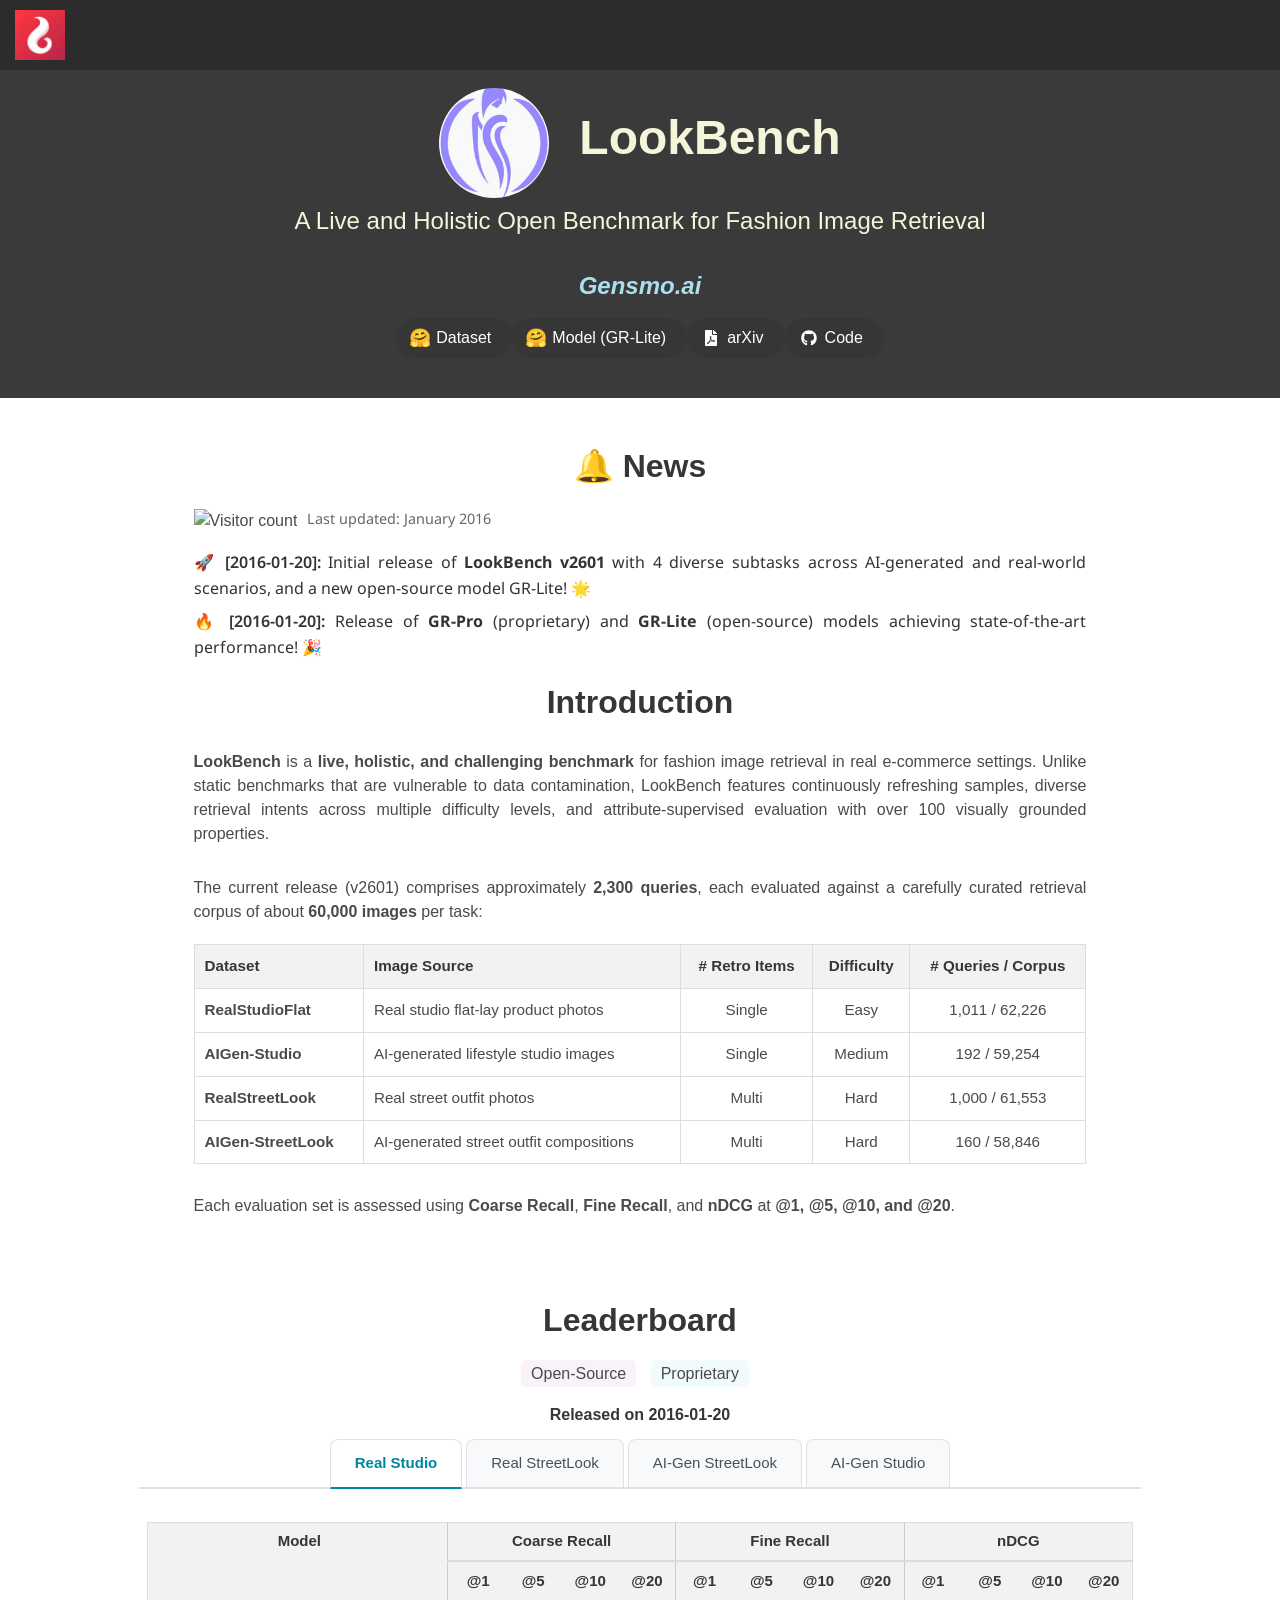
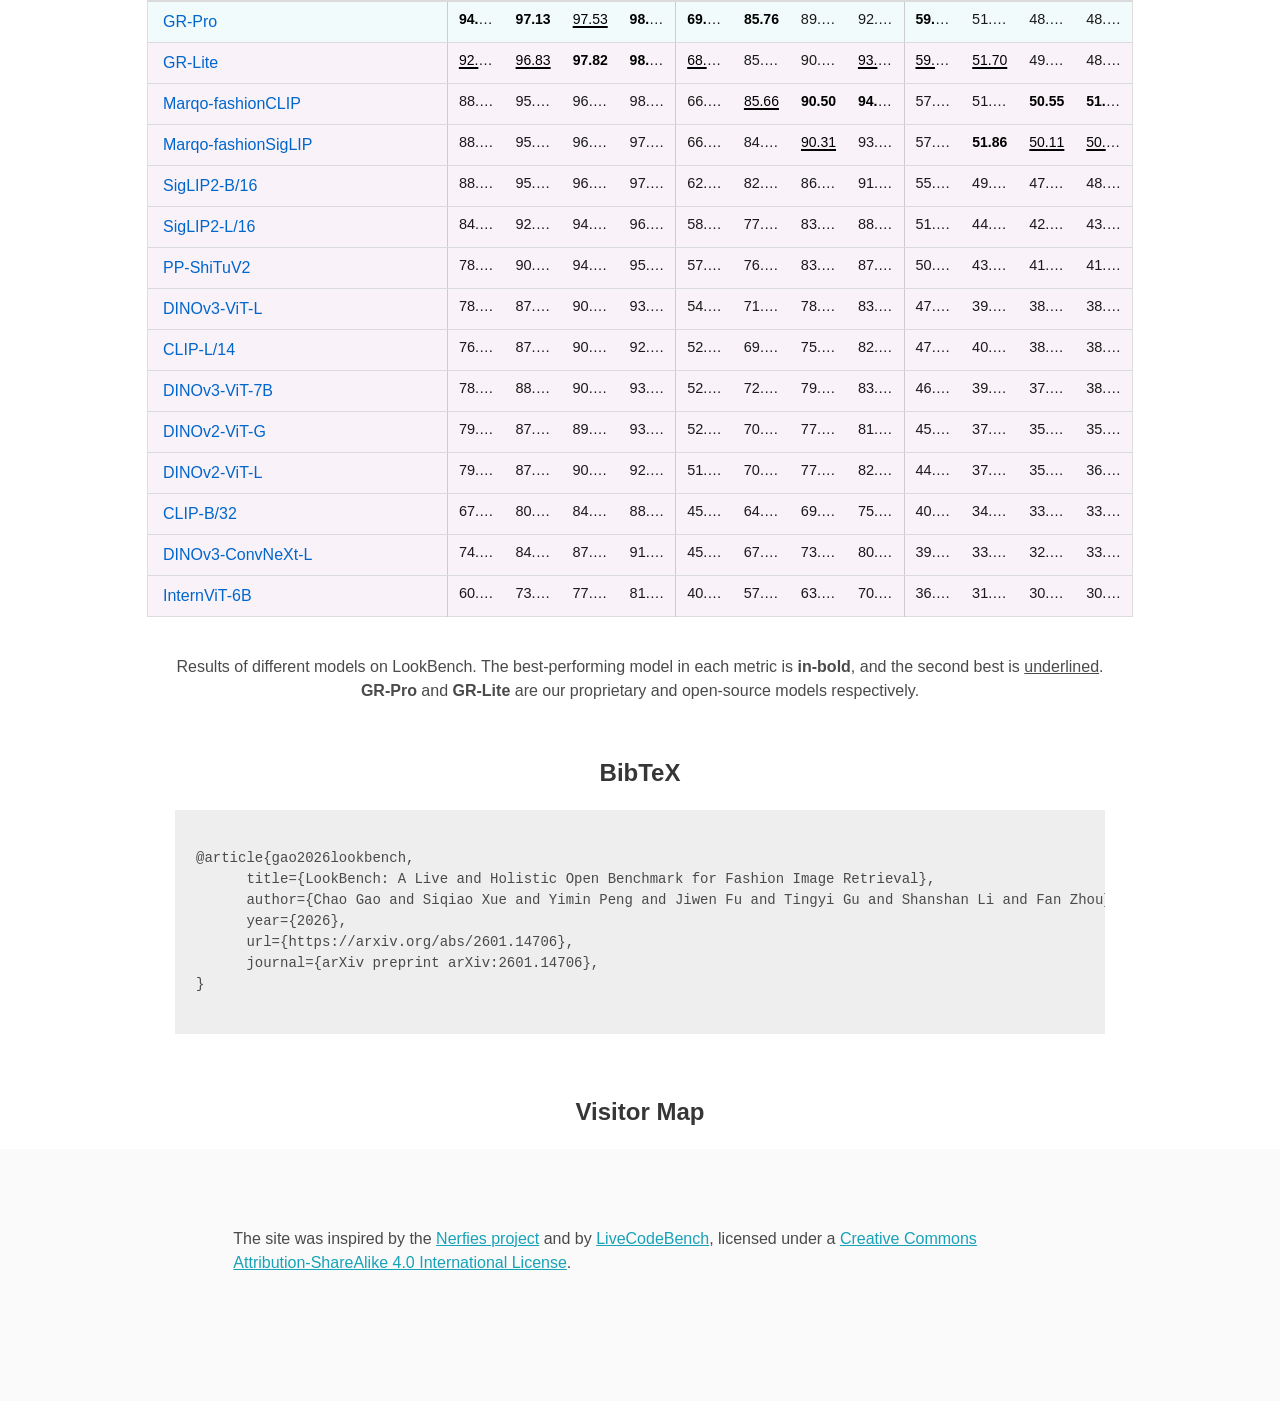
==== index.html @ 311214e2 "update citation" ====
<!DOCTYPE html>
<html lang="en">

<head>
    <meta http-equiv="Content-Type" content="text/html; charset=UTF-8">

    <meta name="viewport" content="width=device-width, initial-scale=1.0">
    <title>LookBench</title>  <!-- have to use this, otherwise the logo displays abnormally large -->
    <style>
        .logo-container {
            background-color: #2c2c2c;
            text-align: left;
            padding: 5px 10px;
            justify-content: flex-start; /* Center the logos horizontally */
            align-items: center; /* Center logos vertically */
            display: flex; /* Use flexbox to align items in a row */
        }

        .logo-container img {
            margin-top: 0px;
            padding: 5px;
            height: 60px; /* Adjust height as needed */
            width: auto; /* Maintain aspect ratio */
        }
        
        /* Show authors on title hover */
        .author-list-hover {
            transition: opacity 0.2s ease;
        }
    </style>

    <meta name="viewport" content="width=device-width, initial-scale=1, shrink-to-fit=no">
    <meta name="description" content="LookBench">
    <meta name="author" content="">
    <link rel="icon" href="./logo/famma_logo.jpg" type="image/x-icon">
    <title>LookBench</title>

    <script src="https://cdn.jsdelivr.net/npm/chart.js"></script>
    <script src="https://kit.fontawesome.com/f8ddf9854a.js" crossorigin="anonymous"></script>

    <link href="https://fonts.googleapis.com/css?family=Google+Sans|Noto+Sans|Castoro" rel="stylesheet">

    <!-- Bootstrap core CSS -->
    <link href="./style/bootstrap.min.css" rel="stylesheet">
    <!-- Custom fonts for this template -->
    <!--    <link href="./style/font-awesome.min.css" rel="stylesheet" type="text/css">-->
    <!--    <link rel="stylesheet" href="./style/all.css"-->
    <!--          integrity="sha384-mzrmE5qonljUremFsqc01SB46JvROS7bZs3IO2EmfFsd15uHvIt+Y8vEf7N7fWAU" crossorigin="anonymous">-->

    <link rel="stylesheet" href="./style/css/bulma.min.css">
    <link rel="stylesheet" href="./style/css/bulma-carousel.min.css">
    <link rel="stylesheet" href="./style/css/bulma-slider.min.css">
    <link rel="stylesheet" href="./style/css/fontawesome.all.min.css">
    <link rel="stylesheet" href="https://cdn.jsdelivr.net/gh/jpswalsh/academicons@1/css/academicons.min.css">
    <link rel="stylesheet" href="./style/css/index.css">

    <script src="https://kit.fontawesome.com/eaf1856e6f.js" crossorigin="anonymous"></script>
    <script src="https://ajax.googleapis.com/ajax/libs/jquery/3.5.1/jquery.min.js"></script>
    <script defer src="./style/js/fontawesome.all.min.js"></script>
    <script src="./style/js/bulma-carousel.min.js"></script>
    <script src="./style/js/bulma-slider.min.js"></script>
    <script src="./style/js/index.js"></script>

    <!-- Load your custom CSS last so it can override framework styles -->
    <!--    <link rel="stylesheet" href="./style/css/index.css">-->

    <style>

        /* 单元格悬停变色 */
        td:hover {
            background-color: #eeeeee9b; /* 你可以根据需要修改颜色 */
        }

        th:hover {
            background-color: #bb3737d7; /* 你可以根据需要修改颜色 */
        }

        .slider {
            width: 200px;
            margin: 3rem auto;
            position: relative;
        }

        .slider input[type="range"] {
            -webkit-appearance: none;
            width: 100%;
            height: 3px; /* Increased from 2px to 3px */
            background: #e0e0e0;
            outline: none;
        }

        /* Remove any track styling that might create a second line */
        .slider input[type="range"]::-webkit-slider-runnable-track {
            -webkit-appearance: none;
            height: 4px; /* Increased to match */
            border: none;
            background: none;
        }

        .slider input[type="range"]::-moz-range-track {
            height: 4px; /* Increased to match */
            border: none;
            background: none;
        }

        .slider input[type="range"]::-webkit-slider-thumb {
            -webkit-appearance: none;
            appearance: none;
            width: 20px;
            height: 20px;
            background: #007bff;
            border-radius: 50%;
            cursor: pointer;
            border: 3px solid white;
            box-shadow: 0 0 2px 1px #007bff;
            margin-top: -15px; /* Adjusted for new line thickness */
        }

        .date-tooltip {
            position: absolute;
            top: -45px;
            transform: translateX(-50%);
            background: #333;
            color: white;
            padding: 8px 12px;
            border-radius: 6px;
            font-size: 15px;
            white-space: nowrap;
            pointer-events: none;
        }

        .date-tooltip:after {
            content: '';
            position: absolute;
            bottom: -5px;
            left: 50%;
            transform: translateX(-50%);
            width: 0;
            height: 0;
            border-left: 6px solid transparent;
            border-right: 6px solid transparent;
            border-top: 6px solid #333;
        }

        /* Table tabs styling */
        .table-tabs {
            display: flex;
            margin-bottom: 20px;
            border-bottom: 2px solid #dee2e6;
            justify-content: center;
            gap: 4px;
        }

        .table-tab {
            padding: 12px 24px;
            cursor: pointer;
            background-color: #f8f9fa;
            border: 1px solid #dee2e6;
            border-bottom: none;
            border-radius: 8px 8px 0 0;
            color: #495057;
            font-weight: 500;
            font-size: 15px;
            transition: all 0.2s ease;
        }

        .table-tab:hover {
            background-color: #e9ecef;
            color: #0085a1;
        }

        .table-tab.active {
            background-color: #fff;
            color: #0085a1;
            border-bottom: 2px solid #0085a1;
            margin-bottom: -2px;
            font-weight: 600;
        }

        .table-content {
            display: none;
            animation: fadeIn 0.3s ease;
        }

        .table-content.active {
            display: block;
        }

        @keyframes fadeIn {
            from {
                opacity: 0;
                transform: translateY(-10px);
            }
            to {
                opacity: 1;
                transform: translateY(0);
            }
        }
    </style>

    <script src="./style/js/lookbench-leaderboard.js"></script>
    <script>
        // Show authors on title or subtitle hover
        document.addEventListener('DOMContentLoaded', function() {
            const title = document.getElementById('bird-title');
            const subtitle = document.getElementById('caption');
            const authorLists = document.querySelectorAll('.author-list-hover');
            
            function showAuthors() {
                authorLists.forEach(list => {
                    list.style.display = 'block';
                });
            }
            
            function hideAuthors(e) {
                // Only hide if we're not moving to the author list
                if (!e.relatedTarget || !e.relatedTarget.closest('.author-list-hover')) {
                    authorLists.forEach(list => {
                        list.style.display = 'none';
                    });
                }
            }
            
            if (title && authorLists.length > 0) {
                // Show on title hover
                title.addEventListener('mouseenter', showAuthors);
                
                // Show on subtitle hover
                if (subtitle) {
                    subtitle.addEventListener('mouseenter', showAuthors);
                }
                
                // Keep visible when hovering over the author list itself
                authorLists.forEach(list => {
                    list.addEventListener('mouseenter', function() {
                        this.style.display = 'block';
                    });
                    list.addEventListener('mouseleave', function() {
                        this.style.display = 'none';
                    });
                });
                
                // Hide when mouse leaves title or subtitle area
                const titleContainer = title.parentElement;
                const subtitleContainer = subtitle ? subtitle.parentElement : null;
                
                if (titleContainer) {
                    titleContainer.addEventListener('mouseleave', hideAuthors);
                }
                
                if (subtitle && subtitleContainer) {
                    subtitleContainer.addEventListener('mouseleave', hideAuthors);
                }
            }
        });
    </script>

</head>

<!-- Title -->
<body>
<header class="masthead" id="header-color">
    <!-- Custom styles for this template -->
    <link href="./style/clean-blog.min.css" rel="stylesheet">
    <link href="./style/bird.css" rel="stylesheet">
    <div class="logo-container">
        <img src="./logo/gensmo_logo.jpg" alt="Gensmo Logo">
    </div>
    <div class="container">
        <div class="row">
            <div class="col-lg-10 col-md-12 mx-auto" style="margin-top: -20px; margin-bottom: -20px;">
                <div class="row site-heading flex-box">
                    <!-- <div class="col-lg-2" style="display: flex; justify-content: flex-end; align-items: center;">
                        <img id="logo-img" src="logo/famma_logo.png" alt="logo" style="max-width: 100%; height: auto;"/>
                    </div> -->
                    <div class="col-lg-12">
                        <div class="align-middle" style="margin-top: -20px; margin-bottom: -40px;">
                            <div style="display: flex; align-items: center; justify-content: center; position: relative; gap: 30px;">
                                <img id="logo-img" src="logo/fashion-logo.jpg" alt="logo"
                                     style="width: 110px; height: 110px; border-radius: 50%; object-fit: cover; flex-shrink: 0;"/>
                                <div>
                                    <h1 id="bird-title" style="margin: 0; text-align: center; margin-bottom: 10px; color: #F5F5DC; font-size: 3rem; cursor: pointer;">
                                        LookBench
                                    </h1>
                                </div>
                            </div>
                            <div style="position: relative;">
                                <span class="subheading" id="caption" style="color:#f5f5dc; font-size: 1.5rem; cursor: pointer;">A Live and Holistic Open Benchmark for Fashion Image Retrieval</span>
                                <div class="author-list-hover" style="display: none; position: absolute; top: calc(100% + 15px); left: 50%; transform: translateX(-50%); background: rgba(60, 60, 60, 0.95); padding: 20px 25px; border-radius: 8px; z-index: 1000; white-space: nowrap; box-shadow: 0 4px 12px rgba(0,0,0,0.3); min-width: 500px; text-align: center;">
                                    <div class="is-size-6 publication-authors" style="line-height: 1.8; margin: 0 auto; color: #f5f5dc; font-size: 1.1em;">
                                        <span class="author-block">Chao Gao<sup style="color:#c5ddf5;">*</sup>, </span>
                                        <span class="author-block">Siqiao Xue<sup style="color:#c5ddf5;">*</sup>, </span>
                                        <span class="author-block">Yimin Peng, </span>
                                        <span class="author-block">Jiwen Fu, </span>
                                        <span class="author-block">Tingyi Gu, </span>
                                        <span class="author-block">Shanshan Li</span>
                                        <span class="author-block">Fan Zhou, </span>
                                    </div>
                                    <div class="is-size-6 publication-authors" style="margin-top: 10px; color: #aaa; font-size: 1em; line-height: 1.6;">
                                        <span class="author-block"><sup style="color:#c5ddf5;">*</sup>Equal contribution</span>
                                    </div>
                                </div>
                            </div>
                            <div style="margin-top: 0px; margin-bottom: -10px;">&nbsp;</div>
                            <div class="column has-text-centered">
                                <div class="is-size-6 publication-authors" style="margin-top: 8px; margin-bottom: 5px; font-style: italic;">
                                    <span class="author-block"><a href="https://gensmo.com/enterprise-solution" target="_blank" style="text-decoration: none; color: #aae0ee !important; font-size: 1.5em; font-weight: 600;">Gensmo.ai</a></span>
                                </div>
                                <div style="margin-top: 0px; margin-bottom: -20px;">&nbsp;</div>
                                <div class="publication-links">
                                    <span class="link-block">
                <a href="https://huggingface.co/datasets/srpone/look-bench"
                   class="external-link button is-normal is-rounded is-dark">
                  <span class="icon">
                      <p style="font-size:18px">🤗</p>
                  </span>
                  <span>Dataset</span>
                </a>
              </span>
                                    <span class="link-block">
                <a href="https://huggingface.co/srpone/gr-lite"
                   class="external-link button is-normal is-rounded is-dark">
                  <span class="icon">
                      <p style="font-size:18px">🤗</p>
                  </span>
                  <span>Model (GR-Lite)</span>
                </a>
              </span>
                                    <span class="link-block">
                <a href="https://arxiv.org/pdf/2601.14706"
                   class="external-link button is-normal is-rounded is-dark">
                  <span class="icon">
                      <i class="fas fa-file-pdf"></i>
                  </span>
                  <span>arXiv</span>
                </a>
              </span>
                                    <span class="link-block">
                <a href="https://github.com/SerendipityOneInc/look-bench"
                   class="external-link button is-normal is-rounded is-dark">
                  <span class="icon">
                      <i class="fab fa-github"></i>
                  </span>
                  <span>Code</span>
                  </a>
              </span>
                                </div>

                            </div>
                        </div>
                    </div>
                </div>
            </div>
        </div>
    </div>

</header>

<section class="section">
    <div class="container" style="margin-top: -60px; margin-bottom: 2vh;">
        <!-- Abstract. -->
        <div class="columns is-centered has-text-centered">
            <div class="column is-four-fifths">
                <h2 class="title is-3">🔔 News</h2>
                <div style="display: flex; align-items: center; gap: 10px; margin-bottom: 20px;">
                    <img src="https://hits.sh/lookbench.github.io.svg?view=total&color=green&labelColor=grey&label=Visitors&style=flat&extraCount=1000" alt="Visitor count"
                         style="height: 20px;"/>
                    <span style="color: #666; font-size: 0.9em; font-family: 'Noto Sans', sans-serif;">Last updated: January 2016</span>
                </div>
                <div class="content has-text-justified" style="font-family: 'Noto Sans', sans-serif;">
                    <p style="margin: 8px 0; line-height: 1.6; font-size: 1em; color: #333;">
                        <span style="font-weight: 600;">🚀 [2016-01-20]:</span> Initial release of <b>LookBench v2601</b> with 4 diverse subtasks across AI-generated and real-world scenarios, and a new open-source model GR-Lite! 🌟
                    </p>
                    <p style="margin: 8px 0; line-height: 1.6; font-size: 1em; color: #333;">
                        <span style="font-weight: 600;">🔥 [2016-01-20]:</span> Release of <b>GR-Pro</b> (proprietary) and <b>GR-Lite</b> (open-source) models achieving state-of-the-art performance! 🎉
                    </p>
                </div>
                <h2 class="title is-3">Introduction</h2>
                <div class="content has-text-justified">
                    <p>
                        <b>LookBench</b> is a <b>live, holistic, and challenging benchmark</b> for fashion image retrieval in real e-commerce settings. Unlike static benchmarks that are vulnerable to data contamination, LookBench features continuously refreshing samples, diverse retrieval intents across multiple difficulty levels, and attribute-supervised evaluation with over 100 visually grounded properties.
                    </p>
                    <p>
                        The current release (v2601) comprises approximately <b>2,300 queries</b>, each evaluated against a carefully curated retrieval corpus of about <b>60,000 images</b> per task:
                    </p>
                    <table style="width: 100%; border-collapse: collapse; margin: 20px 0; font-size: 0.95em;">
                        <thead>
                            <tr style="background-color: #f5f5f5;">
                                <th style="border: 1px solid #ddd; padding: 10px; text-align: left;">Dataset</th>
                                <th style="border: 1px solid #ddd; padding: 10px; text-align: left;">Image Source</th>
                                <th style="border: 1px solid #ddd; padding: 10px; text-align: center;"># Retro Items</th>
                                <th style="border: 1px solid #ddd; padding: 10px; text-align: center;">Difficulty</th>
                                <th style="border: 1px solid #ddd; padding: 10px; text-align: center;"># Queries / Corpus</th>
                            </tr>
                        </thead>
                        <tbody>
                            <tr>
                                <td style="border: 1px solid #ddd; padding: 10px;"><b>RealStudioFlat</b></td>
                                <td style="border: 1px solid #ddd; padding: 10px;">Real studio flat-lay product photos</td>
                                <td style="border: 1px solid #ddd; padding: 10px; text-align: center;">Single</td>
                                <td style="border: 1px solid #ddd; padding: 10px; text-align: center;">Easy</td>
                                <td style="border: 1px solid #ddd; padding: 10px; text-align: center;">1,011 / 62,226</td>
                            </tr>
                            <tr>
                                <td style="border: 1px solid #ddd; padding: 10px;"><b>AIGen-Studio</b></td>
                                <td style="border: 1px solid #ddd; padding: 10px;">AI-generated lifestyle studio images</td>
                                <td style="border: 1px solid #ddd; padding: 10px; text-align: center;">Single</td>
                                <td style="border: 1px solid #ddd; padding: 10px; text-align: center;">Medium</td>
                                <td style="border: 1px solid #ddd; padding: 10px; text-align: center;">192 / 59,254</td>
                            </tr>
                            <tr>
                                <td style="border: 1px solid #ddd; padding: 10px;"><b>RealStreetLook</b></td>
                                <td style="border: 1px solid #ddd; padding: 10px;">Real street outfit photos</td>
                                <td style="border: 1px solid #ddd; padding: 10px; text-align: center;">Multi</td>
                                <td style="border: 1px solid #ddd; padding: 10px; text-align: center;">Hard</td>
                                <td style="border: 1px solid #ddd; padding: 10px; text-align: center;">1,000 / 61,553</td>
                            </tr>
                            <tr>
                                <td style="border: 1px solid #ddd; padding: 10px;"><b>AIGen-StreetLook</b></td>
                                <td style="border: 1px solid #ddd; padding: 10px;">AI-generated street outfit compositions</td>
                                <td style="border: 1px solid #ddd; padding: 10px; text-align: center;">Multi</td>
                                <td style="border: 1px solid #ddd; padding: 10px; text-align: center;">Hard</td>
                                <td style="border: 1px solid #ddd; padding: 10px; text-align: center;">160 / 58,846</td>
                            </tr>
                        </tbody>
                    </table>
                    <p>
                        Each evaluation set is assessed using <b>Coarse Recall</b>, <b>Fine Recall</b>, and <b>nDCG</b> at <b>@1, @5, @10, and @20</b>.
                    </p>
                </div>
            </div>
        </div>
        <!--/ Abstract. -->
    </div>
</section>

<section class="section" style="margin-top: -60px;">
    <div class="container">
        <div class="columns is-centered m-6">
            <div class="column is-full has-text-centered content">
                <h2 class="title is-3 has-text-centered" style="margin-top: -60px;">Leaderboard</h2>

                <div class="model-labels-container" style="margin-top: 20px; margin-bottom: 1vh;">
                    <span class="leaderboard-label open_source">Open-Source</span>
                    <span class="leaderboard-label proprietary">Proprietary</span>
                </div>

                <h6 class="title is-6 has-text-centered" style="margin-top: 20px; margin-bottom: 15px;">Released on 2016-01-20</h6>

                <!-- Subtask Tabs -->
                <div class="table-tabs">
                    <div class="table-tab active" onclick="switchSubtask('real-studio')">Real Studio</div>
                    <div class="table-tab" onclick="switchSubtask('real-streetlook')">Real StreetLook</div>
                    <div class="table-tab" onclick="switchSubtask('ai-gen-streetlook')">AI-Gen StreetLook</div>
                    <div class="table-tab" onclick="switchSubtask('ai-gen-studio')">AI-Gen Studio</div>
                </div>

                <div class="leaderboard-container">
                    <div class="table-wrapper">
                        <table id="lookbench-table" class="mmmu-table">
                            <thead>
                            <tr>
                                <th rowspan="2" style="width: 180px; border-right: 1px solid #ccc;">Model</th>
                                <th colspan="4" class="section-header metric-group">Coarse Recall</th>
                                <th colspan="4" class="section-header metric-group">Fine Recall</th>
                                <th colspan="4" class="section-header">nDCG</th>
                            </tr>
                            <tr>
                                <th class="sortable" data-sort="number">@1</th>
                                <th class="sortable" data-sort="number">@5</th>
                                <th class="sortable" data-sort="number">@10</th>
                                <th class="sortable metric-group-last" data-sort="number">@20</th>
                                
                                <th class="sortable" data-sort="number">@1</th>
                                <th class="sortable" data-sort="number">@5</th>
                                <th class="sortable" data-sort="number">@10</th>
                                <th class="sortable metric-group-last" data-sort="number">@20</th>
                                
                                <th class="sortable sorted-desc" data-sort="number">@1</th>
                                <th class="sortable" data-sort="number">@5</th>
                                <th class="sortable" data-sort="number">@10</th>
                                <th class="sortable" data-sort="number">@20</th>
                            </tr>
                            </thead>
                            <tbody>
                            <!-- Table body will be populated dynamically -->
                            </tbody>
                        </table>
                    </div>
                </div>

                <p class="test-desc">Results of different models on LookBench. The best-performing model in each metric is <b>in-bold</b>, and the second best is <u>underlined</u>.
                    <br><b>GR-Pro</b> and <b>GR-Lite</b> are our proprietary and open-source models respectively.</p>
            </div>
        </div>
    </div>
</section>

<section class="section" id="BibTeX">
    <div class="container is-max-desktop content">
        <h2 class="title is-4 has-text-centered" style="margin-top: -130px;">BibTeX</h2>
        <pre><code>
@article{gao2026lookbench,
      title={LookBench: A Live and Holistic Open Benchmark for Fashion Image Retrieval}, 
      author={Chao Gao and Siqiao Xue and Yimin Peng and Jiwen Fu and Tingyi Gu and Shanshan Li and Fan Zhou},
      year={2026},
      url={https://arxiv.org/abs/2601.14706}, 
      journal={arXiv preprint arXiv:2601.14706},
}
    </code></pre>
    </div>
</section>


<section class="section" id="map" style="padding: 1rem 0;">
    <div class="container is-max-desktop content" style="max-width: 400px;">
        <h2 class="title is-4 has-text-centered" style="margin-bottom: 0.5rem;">Visitor Map</h2>
        <div style="display: flex; justify-content: center;">
            <div style="width: 100%; max-width: 350px;">
                <script type="text/javascript" id="clstr_globe" src="//clustrmaps.com/globe.js?d=hSRNtW5fTPOyIRpu0HusK8cE86eJ3H4261ED-Q40jek"></script>
            </div>
        </div>
    </div>
</section>



<footer class="footer">
    <div class="columns is-centered">
        <div class="column is-8">
            <div class="content">
                <p>
                    The site was inspired by the <a
                        href="https://github.com/nerfies/nerfies.github.io" target="_blank" rel="noreferrer">Nerfies
                    project</a> and by <a
                        href="https://livecodebench.github.io/" target="_blank" rel="noreferrer">LiveCodeBench</a>,
                    licensed under a <a rel="license"
                                        href="http://creativecommons.org/licenses/by-sa/4.0/">Creative
                    Commons Attribution-ShareAlike 4.0 International License</a>.
                </p>
            </div>
        </div>
    </div>
</footer>


</body>

</html>
---- style/all.css ----
/*!
 * Font Awesome Free 5.3.1 by @fontawesome - https://fontawesome.com
 * License - https://fontawesome.com/license/free (Icons: CC BY 4.0, Fonts: SIL OFL 1.1, Code: MIT License)
 */
.fa,.fab,.fal,.far,.fas{-moz-osx-font-smoothing:grayscale;-webkit-font-smoothing:antialiased;display:inline-block;font-style:normal;font-variant:normal;text-rendering:auto;line-height:1}.fa-lg{font-size:1.33333em;line-height:.75em;vertical-align:-.0667em}.fa-xs{font-size:.75em}.fa-sm{font-size:.875em}.fa-1x{font-size:1em}.fa-2x{font-size:2em}.fa-3x{font-size:3em}.fa-4x{font-size:4em}.fa-5x{font-size:5em}.fa-6x{font-size:6em}.fa-7x{font-size:7em}.fa-8x{font-size:8em}.fa-9x{font-size:9em}.fa-10x{font-size:10em}.fa-fw{text-align:center;width:1.25em}.fa-ul{list-style-type:none;margin-left:2.5em;padding-left:0}.fa-ul>li{position:relative}.fa-li{left:-2em;position:absolute;text-align:center;width:2em;line-height:inherit}.fa-border{border:.08em solid #eee;border-radius:.1em;padding:.2em .25em .15em}.fa-pull-left{float:left}.fa-pull-right{float:right}.fa.fa-pull-left,.fab.fa-pull-left,.fal.fa-pull-left,.far.fa-pull-left,.fas.fa-pull-left{margin-right:.3em}.fa.fa-pull-right,.fab.fa-pull-right,.fal.fa-pull-right,.far.fa-pull-right,.fas.fa-pull-right{margin-left:.3em}.fa-spin{animation:fa-spin 2s infinite linear}.fa-pulse{animation:fa-spin 1s infinite steps(8)}@keyframes fa-spin{0%{transform:rotate(0deg)}to{transform:rotate(1turn)}}.fa-rotate-90{-ms-filter:"progid:DXImageTransform.Microsoft.BasicImage(rotation=1)";transform:rotate(90deg)}.fa-rotate-180{-ms-filter:"progid:DXImageTransform.Microsoft.BasicImage(rotation=2)";transform:rotate(180deg)}.fa-rotate-270{-ms-filter:"progid:DXImageTransform.Microsoft.BasicImage(rotation=3)";transform:rotate(270deg)}.fa-flip-horizontal{-ms-filter:"progid:DXImageTransform.Microsoft.BasicImage(rotation=0, mirror=1)";transform:scaleX(-1)}.fa-flip-vertical{transform:scaleY(-1)}.fa-flip-horizontal.fa-flip-vertical,.fa-flip-vertical{-ms-filter:"progid:DXImageTransform.Microsoft.BasicImage(rotation=2, mirror=1)"}.fa-flip-horizontal.fa-flip-vertical{transform:scale(-1)}:root .fa-flip-horizontal,:root .fa-flip-vertical,:root .fa-rotate-90,:root .fa-rotate-180,:root .fa-rotate-270{-webkit-filter:none;filter:none}.fa-stack{display:inline-block;height:2em;line-height:2em;position:relative;vertical-align:middle;width:2em}.fa-stack-1x,.fa-stack-2x{left:0;position:absolute;text-align:center;width:100%}.fa-stack-1x{line-height:inherit}.fa-stack-2x{font-size:2em}.fa-inverse{color:#fff}.fa-500px:before{content:"\f26e"}.fa-accessible-icon:before{content:"\f368"}.fa-accusoft:before{content:"\f369"}.fa-ad:before{content:"\f641"}.fa-address-book:before{content:"\f2b9"}.fa-address-card:before{content:"\f2bb"}.fa-adjust:before{content:"\f042"}.fa-adn:before{content:"\f170"}.fa-adversal:before{content:"\f36a"}.fa-affiliatetheme:before{content:"\f36b"}.fa-air-freshener:before{content:"\f5d0"}.fa-algolia:before{content:"\f36c"}.fa-align-center:before{content:"\f037"}.fa-align-justify:before{content:"\f039"}.fa-align-left:before{content:"\f036"}.fa-align-right:before{content:"\f038"}.fa-alipay:before{content:"\f642"}.fa-allergies:before{content:"\f461"}.fa-amazon:before{content:"\f270"}.fa-amazon-pay:before{content:"\f42c"}.fa-ambulance:before{content:"\f0f9"}.fa-american-sign-language-interpreting:before{content:"\f2a3"}.fa-amilia:before{content:"\f36d"}.fa-anchor:before{content:"\f13d"}.fa-android:before{content:"\f17b"}.fa-angellist:before{content:"\f209"}.fa-angle-double-down:before{content:"\f103"}.fa-angle-double-left:before{content:"\f100"}.fa-angle-double-right:before{content:"\f101"}.fa-angle-double-up:before{content:"\f102"}.fa-angle-down:before{content:"\f107"}.fa-angle-left:before{content:"\f104"}.fa-angle-right:before{content:"\f105"}.fa-angle-up:before{content:"\f106"}.fa-angry:before{content:"\f556"}.fa-angrycreative:before{content:"\f36e"}.fa-angular:before{content:"\f420"}.fa-ankh:before{content:"\f644"}.fa-app-store:before{content:"\f36f"}.fa-app-store-ios:before{content:"\f370"}.fa-apper:before{content:"\f371"}.fa-apple:before{content:"\f179"}.fa-apple-alt:before{content:"\f5d1"}.fa-apple-pay:before{content:"\f415"}.fa-archive:before{content:"\f187"}.fa-archway:before{content:"\f557"}.fa-arrow-alt-circle-down:before{content:"\f358"}.fa-arrow-alt-circle-left:before{content:"\f359"}.fa-arrow-alt-circle-right:before{content:"\f35a"}.fa-arrow-alt-circle-up:before{content:"\f35b"}.fa-arrow-circle-down:before{content:"\f0ab"}.fa-arrow-circle-left:before{content:"\f0a8"}.fa-arrow-circle-right:before{content:"\f0a9"}.fa-arrow-circle-up:before{content:"\f0aa"}.fa-arrow-down:before{content:"\f063"}.fa-arrow-left:before{content:"\f060"}.fa-arrow-right:before{content:"\f061"}.fa-arrow-up:before{content:"\f062"}.fa-arrows-alt:before{content:"\f0b2"}.fa-arrows-alt-h:before{content:"\f337"}.fa-arrows-alt-v:before{content:"\f338"}.fa-assistive-listening-systems:before{content:"\f2a2"}.fa-asterisk:before{content:"\f069"}.fa-asymmetrik:before{content:"\f372"}.fa-at:before{content:"\f1fa"}.fa-atlas:before{content:"\f558"}.fa-atom:before{content:"\f5d2"}.fa-audible:before{content:"\f373"}.fa-audio-description:before{content:"\f29e"}.fa-autoprefixer:before{content:"\f41c"}.fa-avianex:before{content:"\f374"}.fa-aviato:before{content:"\f421"}.fa-award:before{content:"\f559"}.fa-aws:before{content:"\f375"}.fa-backspace:before{content:"\f55a"}.fa-backward:before{content:"\f04a"}.fa-balance-scale:before{content:"\f24e"}.fa-ban:before{content:"\f05e"}.fa-band-aid:before{content:"\f462"}.fa-bandcamp:before{content:"\f2d5"}.fa-barcode:before{content:"\f02a"}.fa-bars:before{content:"\f0c9"}.fa-baseball-ball:before{content:"\f433"}.fa-basketball-ball:before{content:"\f434"}.fa-bath:before{content:"\f2cd"}.fa-battery-empty:before{content:"\f244"}.fa-battery-full:before{content:"\f240"}.fa-battery-half:before{content:"\f242"}.fa-battery-quarter:before{content:"\f243"}.fa-battery-three-quarters:before{content:"\f241"}.fa-bed:before{content:"\f236"}.fa-beer:before{content:"\f0fc"}.fa-behance:before{content:"\f1b4"}.fa-behance-square:before{content:"\f1b5"}.fa-bell:before{content:"\f0f3"}.fa-bell-slash:before{content:"\f1f6"}.fa-bezier-curve:before{content:"\f55b"}.fa-bible:before{content:"\f647"}.fa-bicycle:before{content:"\f206"}.fa-bimobject:before{content:"\f378"}.fa-binoculars:before{content:"\f1e5"}.fa-birthday-cake:before{content:"\f1fd"}.fa-bitbucket:before{content:"\f171"}.fa-bitcoin:before{content:"\f379"}.fa-bity:before{content:"\f37a"}.fa-black-tie:before{content:"\f27e"}.fa-blackberry:before{content:"\f37b"}.fa-blender:before{content:"\f517"}.fa-blind:before{content:"\f29d"}.fa-blogger:before{content:"\f37c"}.fa-blogger-b:before{content:"\f37d"}.fa-bluetooth:before{content:"\f293"}.fa-bluetooth-b:before{content:"\f294"}.fa-bold:before{content:"\f032"}.fa-bolt:before{content:"\f0e7"}.fa-bomb:before{content:"\f1e2"}.fa-bone:before{content:"\f5d7"}.fa-bong:before{content:"\f55c"}.fa-book:before{content:"\f02d"}.fa-book-open:before{content:"\f518"}.fa-book-reader:before{content:"\f5da"}.fa-bookmark:before{content:"\f02e"}.fa-bowling-ball:before{content:"\f436"}.fa-box:before{content:"\f466"}.fa-box-open:before{content:"\f49e"}.fa-boxes:before{content:"\f468"}.fa-braille:before{content:"\f2a1"}.fa-brain:before{content:"\f5dc"}.fa-briefcase:before{content:"\f0b1"}.fa-briefcase-medical:before{content:"\f469"}.fa-broadcast-tower:before{content:"\f519"}.fa-broom:before{content:"\f51a"}.fa-brush:before{content:"\f55d"}.fa-btc:before{content:"\f15a"}.fa-bug:before{content:"\f188"}.fa-building:before{content:"\f1ad"}.fa-bullhorn:before{content:"\f0a1"}.fa-bullseye:before{content:"\f140"}.fa-burn:before{content:"\f46a"}.fa-buromobelexperte:before{content:"\f37f"}.fa-bus:before{content:"\f207"}.fa-bus-alt:before{content:"\f55e"}.fa-business-time:before{content:"\f64a"}.fa-buysellads:before{content:"\f20d"}.fa-calculator:before{content:"\f1ec"}.fa-calendar:before{content:"\f133"}.fa-calendar-alt:before{content:"\f073"}.fa-calendar-check:before{content:"\f274"}.fa-calendar-minus:before{content:"\f272"}.fa-calendar-plus:before{content:"\f271"}.fa-calendar-times:before{content:"\f273"}.fa-camera:before{content:"\f030"}.fa-camera-retro:before{content:"\f083"}.fa-cannabis:before{content:"\f55f"}.fa-capsules:before{content:"\f46b"}.fa-car:before{content:"\f1b9"}.fa-car-alt:before{content:"\f5de"}.fa-car-battery:before{content:"\f5df"}.fa-car-crash:before{content:"\f5e1"}.fa-car-side:before{content:"\f5e4"}.fa-caret-down:before{content:"\f0d7"}.fa-caret-left:before{content:"\f0d9"}.fa-caret-right:before{content:"\f0da"}.fa-caret-square-down:before{content:"\f150"}.fa-caret-square-left:before{content:"\f191"}.fa-caret-square-right:before{content:"\f152"}.fa-caret-square-up:before{content:"\f151"}.fa-caret-up:before{content:"\f0d8"}.fa-cart-arrow-down:before{content:"\f218"}.fa-cart-plus:before{content:"\f217"}.fa-cc-amazon-pay:before{content:"\f42d"}.fa-cc-amex:before{content:"\f1f3"}.fa-cc-apple-pay:before{content:"\f416"}.fa-cc-diners-club:before{content:"\f24c"}.fa-cc-discover:before{content:"\f1f2"}.fa-cc-jcb:before{content:"\f24b"}.fa-cc-mastercard:before{content:"\f1f1"}.fa-cc-paypal:before{content:"\f1f4"}.fa-cc-stripe:before{content:"\f1f5"}.fa-cc-visa:before{content:"\f1f0"}.fa-centercode:before{content:"\f380"}.fa-certificate:before{content:"\f0a3"}.fa-chalkboard:before{content:"\f51b"}.fa-chalkboard-teacher:before{content:"\f51c"}.fa-charging-station:before{content:"\f5e7"}.fa-chart-area:before{content:"\f1fe"}.fa-chart-bar:before{content:"\f080"}.fa-chart-line:before{content:"\f201"}.fa-chart-pie:before{content:"\f200"}.fa-check:before{content:"\f00c"}.fa-check-circle:before{content:"\f058"}.fa-check-double:before{content:"\f560"}.fa-check-square:before{content:"\f14a"}.fa-chess:before{content:"\f439"}.fa-chess-bishop:before{content:"\f43a"}.fa-chess-board:before{content:"\f43c"}.fa-chess-king:before{content:"\f43f"}.fa-chess-knight:before{content:"\f441"}.fa-chess-pawn:before{content:"\f443"}.fa-chess-queen:before{content:"\f445"}.fa-chess-rook:before{content:"\f447"}.fa-chevron-circle-down:before{content:"\f13a"}.fa-chevron-circle-left:before{content:"\f137"}.fa-chevron-circle-right:before{content:"\f138"}.fa-chevron-circle-up:before{content:"\f139"}.fa-chevron-down:before{content:"\f078"}.fa-chevron-left:before{content:"\f053"}.fa-chevron-right:before{content:"\f054"}.fa-chevron-up:before{content:"\f077"}.fa-child:before{content:"\f1ae"}.fa-chrome:before{content:"\f268"}.fa-church:before{content:"\f51d"}.fa-circle:before{content:"\f111"}.fa-circle-notch:before{content:"\f1ce"}.fa-city:before{content:"\f64f"}.fa-clipboard:before{content:"\f328"}.fa-clipboard-check:before{content:"\f46c"}.fa-clipboard-list:before{content:"\f46d"}.fa-clock:before{content:"\f017"}.fa-clone:before{content:"\f24d"}.fa-closed-captioning:before{content:"\f20a"}.fa-cloud:before{content:"\f0c2"}.fa-cloud-download-alt:before{content:"\f381"}.fa-cloud-upload-alt:before{content:"\f382"}.fa-cloudscale:before{content:"\f383"}.fa-cloudsmith:before{content:"\f384"}.fa-cloudversify:before{content:"\f385"}.fa-cocktail:before{content:"\f561"}.fa-code:before{content:"\f121"}.fa-code-branch:before{content:"\f126"}.fa-codepen:before{content:"\f1cb"}.fa-codiepie:before{content:"\f284"}.fa-coffee:before{content:"\f0f4"}.fa-cog:before{content:"\f013"}.fa-cogs:before{content:"\f085"}.fa-coins:before{content:"\f51e"}.fa-columns:before{content:"\f0db"}.fa-comment:before{content:"\f075"}.fa-comment-alt:before{content:"\f27a"}.fa-comment-dollar:before{content:"\f651"}.fa-comment-dots:before{content:"\f4ad"}.fa-comment-slash:before{content:"\f4b3"}.fa-comments:before{content:"\f086"}.fa-comments-dollar:before{content:"\f653"}.fa-compact-disc:before{content:"\f51f"}.fa-compass:before{content:"\f14e"}.fa-compress:before{content:"\f066"}.fa-concierge-bell:before{content:"\f562"}.fa-connectdevelop:before{content:"\f20e"}.fa-contao:before{content:"\f26d"}.fa-cookie:before{content:"\f563"}.fa-cookie-bite:before{content:"\f564"}.fa-copy:before{content:"\f0c5"}.fa-copyright:before{content:"\f1f9"}.fa-couch:before{content:"\f4b8"}.fa-cpanel:before{content:"\f388"}.fa-creative-commons:before{content:"\f25e"}.fa-creative-commons-by:before{content:"\f4e7"}.fa-creative-commons-nc:before{content:"\f4e8"}.fa-creative-commons-nc-eu:before{content:"\f4e9"}.fa-creative-commons-nc-jp:before{content:"\f4ea"}.fa-creative-commons-nd:before{content:"\f4eb"}.fa-creative-commons-pd:before{content:"\f4ec"}.fa-creative-commons-pd-alt:before{content:"\f4ed"}.fa-creative-commons-remix:before{content:"\f4ee"}.fa-creative-commons-sa:before{content:"\f4ef"}.fa-creative-commons-sampling:before{content:"\f4f0"}.fa-creative-commons-sampling-plus:before{content:"\f4f1"}.fa-creative-commons-share:before{content:"\f4f2"}.fa-credit-card:before{content:"\f09d"}.fa-crop:before{content:"\f125"}.fa-crop-alt:before{content:"\f565"}.fa-cross:before{content:"\f654"}.fa-crosshairs:before{content:"\f05b"}.fa-crow:before{content:"\f520"}.fa-crown:before{content:"\f521"}.fa-css3:before{content:"\f13c"}.fa-css3-alt:before{content:"\f38b"}.fa-cube:before{content:"\f1b2"}.fa-cubes:before{content:"\f1b3"}.fa-cut:before{content:"\f0c4"}.fa-cuttlefish:before{content:"\f38c"}.fa-d-and-d:before{content:"\f38d"}.fa-dashcube:before{content:"\f210"}.fa-database:before{content:"\f1c0"}.fa-deaf:before{content:"\f2a4"}.fa-delicious:before{content:"\f1a5"}.fa-deploydog:before{content:"\f38e"}.fa-deskpro:before{content:"\f38f"}.fa-desktop:before{content:"\f108"}.fa-deviantart:before{content:"\f1bd"}.fa-dharmachakra:before{content:"\f655"}.fa-diagnoses:before{content:"\f470"}.fa-dice:before{content:"\f522"}.fa-dice-five:before{content:"\f523"}.fa-dice-four:before{content:"\f524"}.fa-dice-one:before{content:"\f525"}.fa-dice-six:before{content:"\f526"}.fa-dice-three:before{content:"\f527"}.fa-dice-two:before{content:"\f528"}.fa-digg:before{content:"\f1a6"}.fa-digital-ocean:before{content:"\f391"}.fa-digital-tachograph:before{content:"\f566"}.fa-directions:before{content:"\f5eb"}.fa-discord:before{content:"\f392"}.fa-discourse:before{content:"\f393"}.fa-divide:before{content:"\f529"}.fa-dizzy:before{content:"\f567"}.fa-dna:before{content:"\f471"}.fa-dochub:before{content:"\f394"}.fa-docker:before{content:"\f395"}.fa-dollar-sign:before{content:"\f155"}.fa-dolly:before{content:"\f472"}.fa-dolly-flatbed:before{content:"\f474"}.fa-donate:before{content:"\f4b9"}.fa-door-closed:before{content:"\f52a"}.fa-door-open:before{content:"\f52b"}.fa-dot-circle:before{content:"\f192"}.fa-dove:before{content:"\f4ba"}.fa-download:before{content:"\f019"}.fa-draft2digital:before{content:"\f396"}.fa-drafting-compass:before{content:"\f568"}.fa-draw-polygon:before{content:"\f5ee"}.fa-dribbble:before{content:"\f17d"}.fa-dribbble-square:before{content:"\f397"}.fa-dropbox:before{content:"\f16b"}.fa-drum:before{content:"\f569"}.fa-drum-steelpan:before{content:"\f56a"}.fa-drupal:before{content:"\f1a9"}.fa-dumbbell:before{content:"\f44b"}.fa-dyalog:before{content:"\f399"}.fa-earlybirds:before{content:"\f39a"}.fa-ebay:before{content:"\f4f4"}.fa-edge:before{content:"\f282"}.fa-edit:before{content:"\f044"}.fa-eject:before{content:"\f052"}.fa-elementor:before{content:"\f430"}.fa-ellipsis-h:before{content:"\f141"}.fa-ellipsis-v:before{content:"\f142"}.fa-ello:before{content:"\f5f1"}.fa-ember:before{content:"\f423"}.fa-empire:before{content:"\f1d1"}.fa-envelope:before{content:"\f0e0"}.fa-envelope-open:before{content:"\f2b6"}.fa-envelope-open-text:before{content:"\f658"}.fa-envelope-square:before{content:"\f199"}.fa-envira:before{content:"\f299"}.fa-equals:before{content:"\f52c"}.fa-eraser:before{content:"\f12d"}.fa-erlang:before{content:"\f39d"}.fa-ethereum:before{content:"\f42e"}.fa-etsy:before{content:"\f2d7"}.fa-euro-sign:before{content:"\f153"}.fa-exchange-alt:before{content:"\f362"}.fa-exclamation:before{content:"\f12a"}.fa-exclamation-circle:before{content:"\f06a"}.fa-exclamation-triangle:before{content:"\f071"}.fa-expand:before{content:"\f065"}.fa-expand-arrows-alt:before{content:"\f31e"}.fa-expeditedssl:before{content:"\f23e"}.fa-external-link-alt:before{content:"\f35d"}.fa-external-link-square-alt:before{content:"\f360"}.fa-eye:before{content:"\f06e"}.fa-eye-dropper:before{content:"\f1fb"}.fa-eye-slash:before{content:"\f070"}.fa-facebook:before{content:"\f09a"}.fa-facebook-f:before{content:"\f39e"}.fa-facebook-messenger:before{content:"\f39f"}.fa-facebook-square:before{content:"\f082"}.fa-fast-backward:before{content:"\f049"}.fa-fast-forward:before{content:"\f050"}.fa-fax:before{content:"\f1ac"}.fa-feather:before{content:"\f52d"}.fa-feather-alt:before{content:"\f56b"}.fa-female:before{content:"\f182"}.fa-fighter-jet:before{content:"\f0fb"}.fa-file:before{content:"\f15b"}.fa-file-alt:before{content:"\f15c"}.fa-file-archive:before{content:"\f1c6"}.fa-file-audio:before{content:"\f1c7"}.fa-file-code:before{content:"\f1c9"}.fa-file-contract:before{content:"\f56c"}.fa-file-download:before{content:"\f56d"}.fa-file-excel:before{content:"\f1c3"}.fa-file-export:before{content:"\f56e"}.fa-file-image:before{content:"\f1c5"}.fa-file-import:before{content:"\f56f"}.fa-file-invoice:before{content:"\f570"}.fa-file-invoice-dollar:before{content:"\f571"}.fa-file-medical:before{content:"\f477"}.fa-file-medical-alt:before{content:"\f478"}.fa-file-pdf:before{content:"\f1c1"}.fa-file-powerpoint:before{content:"\f1c4"}.fa-file-prescription:before{content:"\f572"}.fa-file-signature:before{content:"\f573"}.fa-file-upload:before{content:"\f574"}.fa-file-video:before{content:"\f1c8"}.fa-file-word:before{content:"\f1c2"}.fa-fill:before{content:"\f575"}.fa-fill-drip:before{content:"\f576"}.fa-film:before{content:"\f008"}.fa-filter:before{content:"\f0b0"}.fa-fingerprint:before{content:"\f577"}.fa-fire:before{content:"\f06d"}.fa-fire-extinguisher:before{content:"\f134"}.fa-firefox:before{content:"\f269"}.fa-first-aid:before{content:"\f479"}.fa-first-order:before{content:"\f2b0"}.fa-first-order-alt:before{content:"\f50a"}.fa-firstdraft:before{content:"\f3a1"}.fa-fish:before{content:"\f578"}.fa-flag:before{content:"\f024"}.fa-flag-checkered:before{content:"\f11e"}.fa-flask:before{content:"\f0c3"}.fa-flickr:before{content:"\f16e"}.fa-flipboard:before{content:"\f44d"}.fa-flushed:before{content:"\f579"}.fa-fly:before{content:"\f417"}.fa-folder:before{content:"\f07b"}.fa-folder-minus:before{content:"\f65d"}.fa-folder-open:before{content:"\f07c"}.fa-folder-plus:before{content:"\f65e"}.fa-font:before{content:"\f031"}.fa-font-awesome:before{content:"\f2b4"}.fa-font-awesome-alt:before{content:"\f35c"}.fa-font-awesome-flag:before{content:"\f425"}.fa-font-awesome-logo-full:before{content:"\f4e6"}.fa-fonticons:before{content:"\f280"}.fa-fonticons-fi:before{content:"\f3a2"}.fa-football-ball:before{content:"\f44e"}.fa-fort-awesome:before{content:"\f286"}.fa-fort-awesome-alt:before{content:"\f3a3"}.fa-forumbee:before{content:"\f211"}.fa-forward:before{content:"\f04e"}.fa-foursquare:before{content:"\f180"}.fa-free-code-camp:before{content:"\f2c5"}.fa-freebsd:before{content:"\f3a4"}.fa-frog:before{content:"\f52e"}.fa-frown:before{content:"\f119"}.fa-frown-open:before{content:"\f57a"}.fa-fulcrum:before{content:"\f50b"}.fa-funnel-dollar:before{content:"\f662"}.fa-futbol:before{content:"\f1e3"}.fa-galactic-republic:before{content:"\f50c"}.fa-galactic-senate:before{content:"\f50d"}.fa-gamepad:before{content:"\f11b"}.fa-gas-pump:before{content:"\f52f"}.fa-gavel:before{content:"\f0e3"}.fa-gem:before{content:"\f3a5"}.fa-genderless:before{content:"\f22d"}.fa-get-pocket:before{content:"\f265"}.fa-gg:before{content:"\f260"}.fa-gg-circle:before{content:"\f261"}.fa-gift:before{content:"\f06b"}.fa-git:before{content:"\f1d3"}.fa-git-square:before{content:"\f1d2"}.fa-github:before{content:"\f09b"}.fa-github-alt:before{content:"\f113"}.fa-github-square:before{content:"\f092"}.fa-gitkraken:before{content:"\f3a6"}.fa-gitlab:before{content:"\f296"}.fa-gitter:before{content:"\f426"}.fa-glass-martini:before{content:"\f000"}.fa-glass-martini-alt:before{content:"\f57b"}.fa-glasses:before{content:"\f530"}.fa-glide:before{content:"\f2a5"}.fa-glide-g:before{content:"\f2a6"}.fa-globe:before{content:"\f0ac"}.fa-globe-africa:before{content:"\f57c"}.fa-globe-americas:before{content:"\f57d"}.fa-globe-asia:before{content:"\f57e"}.fa-gofore:before{content:"\f3a7"}.fa-golf-ball:before{content:"\f450"}.fa-goodreads:before{content:"\f3a8"}.fa-goodreads-g:before{content:"\f3a9"}.fa-google:before{content:"\f1a0"}.fa-google-drive:before{content:"\f3aa"}.fa-google-play:before{content:"\f3ab"}.fa-google-plus:before{content:"\f2b3"}.fa-google-plus-g:before{content:"\f0d5"}.fa-google-plus-square:before{content:"\f0d4"}.fa-google-wallet:before{content:"\f1ee"}.fa-gopuram:before{content:"\f664"}.fa-graduation-cap:before{content:"\f19d"}.fa-gratipay:before{content:"\f184"}.fa-grav:before{content:"\f2d6"}.fa-greater-than:before{content:"\f531"}.fa-greater-than-equal:before{content:"\f532"}.fa-grimace:before{content:"\f57f"}.fa-grin:before{content:"\f580"}.fa-grin-alt:before{content:"\f581"}.fa-grin-beam:before{content:"\f582"}.fa-grin-beam-sweat:before{content:"\f583"}.fa-grin-hearts:before{content:"\f584"}.fa-grin-squint:before{content:"\f585"}.fa-grin-squint-tears:before{content:"\f586"}.fa-grin-stars:before{content:"\f587"}.fa-grin-tears:before{content:"\f588"}.fa-grin-tongue:before{content:"\f589"}.fa-grin-tongue-squint:before{content:"\f58a"}.fa-grin-tongue-wink:before{content:"\f58b"}.fa-grin-wink:before{content:"\f58c"}.fa-grip-horizontal:before{content:"\f58d"}.fa-grip-vertical:before{content:"\f58e"}.fa-gripfire:before{content:"\f3ac"}.fa-grunt:before{content:"\f3ad"}.fa-gulp:before{content:"\f3ae"}.fa-h-square:before{content:"\f0fd"}.fa-hacker-news:before{content:"\f1d4"}.fa-hacker-news-square:before{content:"\f3af"}.fa-hackerrank:before{content:"\f5f7"}.fa-hamsa:before{content:"\f665"}.fa-hand-holding:before{content:"\f4bd"}.fa-hand-holding-heart:before{content:"\f4be"}.fa-hand-holding-usd:before{content:"\f4c0"}.fa-hand-lizard:before{content:"\f258"}.fa-hand-paper:before{content:"\f256"}.fa-hand-peace:before{content:"\f25b"}.fa-hand-point-down:before{content:"\f0a7"}.fa-hand-point-left:before{content:"\f0a5"}.fa-hand-point-right:before{content:"\f0a4"}.fa-hand-point-up:before{content:"\f0a6"}.fa-hand-pointer:before{content:"\f25a"}.fa-hand-rock:before{content:"\f255"}.fa-hand-scissors:before{content:"\f257"}.fa-hand-spock:before{content:"\f259"}.fa-hands:before{content:"\f4c2"}.fa-hands-helping:before{content:"\f4c4"}.fa-handshake:before{content:"\f2b5"}.fa-hashtag:before{content:"\f292"}.fa-haykal:before{content:"\f666"}.fa-hdd:before{content:"\f0a0"}.fa-heading:before{content:"\f1dc"}.fa-headphones:before{content:"\f025"}.fa-headphones-alt:before{content:"\f58f"}.fa-headset:before{content:"\f590"}.fa-heart:before{content:"\f004"}.fa-heartbeat:before{content:"\f21e"}.fa-helicopter:before{content:"\f533"}.fa-highlighter:before{content:"\f591"}.fa-hips:before{content:"\f452"}.fa-hire-a-helper:before{content:"\f3b0"}.fa-history:before{content:"\f1da"}.fa-hockey-puck:before{content:"\f453"}.fa-home:before{content:"\f015"}.fa-hooli:before{content:"\f427"}.fa-hornbill:before{content:"\f592"}.fa-hospital:before{content:"\f0f8"}.fa-hospital-alt:before{content:"\f47d"}.fa-hospital-symbol:before{content:"\f47e"}.fa-hot-tub:before{content:"\f593"}.fa-hotel:before{content:"\f594"}.fa-hotjar:before{content:"\f3b1"}.fa-hourglass:before{content:"\f254"}.fa-hourglass-end:before{content:"\f253"}.fa-hourglass-half:before{content:"\f252"}.fa-hourglass-start:before{content:"\f251"}.fa-houzz:before{content:"\f27c"}.fa-html5:before{content:"\f13b"}.fa-hubspot:before{content:"\f3b2"}.fa-i-cursor:before{content:"\f246"}.fa-id-badge:before{content:"\f2c1"}.fa-id-card:before{content:"\f2c2"}.fa-id-card-alt:before{content:"\f47f"}.fa-image:before{content:"\f03e"}.fa-images:before{content:"\f302"}.fa-imdb:before{content:"\f2d8"}.fa-inbox:before{content:"\f01c"}.fa-indent:before{content:"\f03c"}.fa-industry:before{content:"\f275"}.fa-infinity:before{content:"\f534"}.fa-info:before{content:"\f129"}.fa-info-circle:before{content:"\f05a"}.fa-instagram:before{content:"\f16d"}.fa-internet-explorer:before{content:"\f26b"}.fa-ioxhost:before{content:"\f208"}.fa-italic:before{content:"\f033"}.fa-itunes:before{content:"\f3b4"}.fa-itunes-note:before{content:"\f3b5"}.fa-java:before{content:"\f4e4"}.fa-jedi:before{content:"\f669"}.fa-jedi-order:before{content:"\f50e"}.fa-jenkins:before{content:"\f3b6"}.fa-joget:before{content:"\f3b7"}.fa-joint:before{content:"\f595"}.fa-joomla:before{content:"\f1aa"}.fa-journal-whills:before{content:"\f66a"}.fa-js:before{content:"\f3b8"}.fa-js-square:before{content:"\f3b9"}.fa-jsfiddle:before{content:"\f1cc"}.fa-kaaba:before{content:"\f66b"}.fa-kaggle:before{content:"\f5fa"}.fa-key:before{content:"\f084"}.fa-keybase:before{content:"\f4f5"}.fa-keyboard:before{content:"\f11c"}.fa-keycdn:before{content:"\f3ba"}.fa-khanda:before{content:"\f66d"}.fa-kickstarter:before{content:"\f3bb"}.fa-kickstarter-k:before{content:"\f3bc"}.fa-kiss:before{content:"\f596"}.fa-kiss-beam:before{content:"\f597"}.fa-kiss-wink-heart:before{content:"\f598"}.fa-kiwi-bird:before{content:"\f535"}.fa-korvue:before{content:"\f42f"}.fa-landmark:before{content:"\f66f"}.fa-language:before{content:"\f1ab"}.fa-laptop:before{content:"\f109"}.fa-laptop-code:before{content:"\f5fc"}.fa-laravel:before{content:"\f3bd"}.fa-lastfm:before{content:"\f202"}.fa-lastfm-square:before{content:"\f203"}.fa-laugh:before{content:"\f599"}.fa-laugh-beam:before{content:"\f59a"}.fa-laugh-squint:before{content:"\f59b"}.fa-laugh-wink:before{content:"\f59c"}.fa-layer-group:before{content:"\f5fd"}.fa-leaf:before{content:"\f06c"}.fa-leanpub:before{content:"\f212"}.fa-lemon:before{content:"\f094"}.fa-less:before{content:"\f41d"}.fa-less-than:before{content:"\f536"}.fa-less-than-equal:before{content:"\f537"}.fa-level-down-alt:before{content:"\f3be"}.fa-level-up-alt:before{content:"\f3bf"}.fa-life-ring:before{content:"\f1cd"}.fa-lightbulb:before{content:"\f0eb"}.fa-line:before{content:"\f3c0"}.fa-link:before{content:"\f0c1"}.fa-linkedin:before{content:"\f08c"}.fa-linkedin-in:before{content:"\f0e1"}.fa-linode:before{content:"\f2b8"}.fa-linux:before{content:"\f17c"}.fa-lira-sign:before{content:"\f195"}.fa-list:before{content:"\f03a"}.fa-list-alt:before{content:"\f022"}.fa-list-ol:before{content:"\f0cb"}.fa-list-ul:before{content:"\f0ca"}.fa-location-arrow:before{content:"\f124"}.fa-lock:before{content:"\f023"}.fa-lock-open:before{content:"\f3c1"}.fa-long-arrow-alt-down:before{content:"\f309"}.fa-long-arrow-alt-left:before{content:"\f30a"}.fa-long-arrow-alt-right:before{content:"\f30b"}.fa-long-arrow-alt-up:before{content:"\f30c"}.fa-low-vision:before{content:"\f2a8"}.fa-luggage-cart:before{content:"\f59d"}.fa-lyft:before{content:"\f3c3"}.fa-magento:before{content:"\f3c4"}.fa-magic:before{content:"\f0d0"}.fa-magnet:before{content:"\f076"}.fa-mail-bulk:before{content:"\f674"}.fa-mailchimp:before{content:"\f59e"}.fa-male:before{content:"\f183"}.fa-mandalorian:before{content:"\f50f"}.fa-map:before{content:"\f279"}.fa-map-marked:before{content:"\f59f"}.fa-map-marked-alt:before{content:"\f5a0"}.fa-map-marker:before{content:"\f041"}.fa-map-marker-alt:before{content:"\f3c5"}.fa-map-pin:before{content:"\f276"}.fa-map-signs:before{content:"\f277"}.fa-markdown:before{content:"\f60f"}.fa-marker:before{content:"\f5a1"}.fa-mars:before{content:"\f222"}.fa-mars-double:before{content:"\f227"}.fa-mars-stroke:before{content:"\f229"}.fa-mars-stroke-h:before{content:"\f22b"}.fa-mars-stroke-v:before{content:"\f22a"}.fa-mastodon:before{content:"\f4f6"}.fa-maxcdn:before{content:"\f136"}.fa-medal:before{content:"\f5a2"}.fa-medapps:before{content:"\f3c6"}.fa-medium:before{content:"\f23a"}.fa-medium-m:before{content:"\f3c7"}.fa-medkit:before{content:"\f0fa"}.fa-medrt:before{content:"\f3c8"}.fa-meetup:before{content:"\f2e0"}.fa-megaport:before{content:"\f5a3"}.fa-meh:before{content:"\f11a"}.fa-meh-blank:before{content:"\f5a4"}.fa-meh-rolling-eyes:before{content:"\f5a5"}.fa-memory:before{content:"\f538"}.fa-menorah:before{content:"\f676"}.fa-mercury:before{content:"\f223"}.fa-microchip:before{content:"\f2db"}.fa-microphone:before{content:"\f130"}.fa-microphone-alt:before{content:"\f3c9"}.fa-microphone-alt-slash:before{content:"\f539"}.fa-microphone-slash:before{content:"\f131"}.fa-microscope:before{content:"\f610"}.fa-microsoft:before{content:"\f3ca"}.fa-minus:before{content:"\f068"}.fa-minus-circle:before{content:"\f056"}.fa-minus-square:before{content:"\f146"}.fa-mix:before{content:"\f3cb"}.fa-mixcloud:before{content:"\f289"}.fa-mizuni:before{content:"\f3cc"}.fa-mobile:before{content:"\f10b"}.fa-mobile-alt:before{content:"\f3cd"}.fa-modx:before{content:"\f285"}.fa-monero:before{content:"\f3d0"}.fa-money-bill:before{content:"\f0d6"}.fa-money-bill-alt:before{content:"\f3d1"}.fa-money-bill-wave:before{content:"\f53a"}.fa-money-bill-wave-alt:before{content:"\f53b"}.fa-money-check:before{content:"\f53c"}.fa-money-check-alt:before{content:"\f53d"}.fa-monument:before{content:"\f5a6"}.fa-moon:before{content:"\f186"}.fa-mortar-pestle:before{content:"\f5a7"}.fa-mosque:before{content:"\f678"}.fa-motorcycle:before{content:"\f21c"}.fa-mouse-pointer:before{content:"\f245"}.fa-music:before{content:"\f001"}.fa-napster:before{content:"\f3d2"}.fa-neos:before{content:"\f612"}.fa-neuter:before{content:"\f22c"}.fa-newspaper:before{content:"\f1ea"}.fa-nimblr:before{content:"\f5a8"}.fa-nintendo-switch:before{content:"\f418"}.fa-node:before{content:"\f419"}.fa-node-js:before{content:"\f3d3"}.fa-not-equal:before{content:"\f53e"}.fa-notes-medical:before{content:"\f481"}.fa-npm:before{content:"\f3d4"}.fa-ns8:before{content:"\f3d5"}.fa-nutritionix:before{content:"\f3d6"}.fa-object-group:before{content:"\f247"}.fa-object-ungroup:before{content:"\f248"}.fa-odnoklassniki:before{content:"\f263"}.fa-odnoklassniki-square:before{content:"\f264"}.fa-oil-can:before{content:"\f613"}.fa-old-republic:before{content:"\f510"}.fa-om:before{content:"\f679"}.fa-opencart:before{content:"\f23d"}.fa-openid:before{content:"\f19b"}.fa-opera:before{content:"\f26a"}.fa-optin-monster:before{content:"\f23c"}.fa-osi:before{content:"\f41a"}.fa-outdent:before{content:"\f03b"}.fa-page4:before{content:"\f3d7"}.fa-pagelines:before{content:"\f18c"}.fa-paint-brush:before{content:"\f1fc"}.fa-paint-roller:before{content:"\f5aa"}.fa-palette:before{content:"\f53f"}.fa-palfed:before{content:"\f3d8"}.fa-pallet:before{content:"\f482"}.fa-paper-plane:before{content:"\f1d8"}.fa-paperclip:before{content:"\f0c6"}.fa-parachute-box:before{content:"\f4cd"}.fa-paragraph:before{content:"\f1dd"}.fa-parking:before{content:"\f540"}.fa-passport:before{content:"\f5ab"}.fa-pastafarianism:before{content:"\f67b"}.fa-paste:before{content:"\f0ea"}.fa-patreon:before{content:"\f3d9"}.fa-pause:before{content:"\f04c"}.fa-pause-circle:before{content:"\f28b"}.fa-paw:before{content:"\f1b0"}.fa-paypal:before{content:"\f1ed"}.fa-peace:before{content:"\f67c"}.fa-pen:before{content:"\f304"}.fa-pen-alt:before{content:"\f305"}.fa-pen-fancy:before{content:"\f5ac"}.fa-pen-nib:before{content:"\f5ad"}.fa-pen-square:before{content:"\f14b"}.fa-pencil-alt:before{content:"\f303"}.fa-pencil-ruler:before{content:"\f5ae"}.fa-people-carry:before{content:"\f4ce"}.fa-percent:before{content:"\f295"}.fa-percentage:before{content:"\f541"}.fa-periscope:before{content:"\f3da"}.fa-phabricator:before{content:"\f3db"}.fa-phoenix-framework:before{content:"\f3dc"}.fa-phoenix-squadron:before{content:"\f511"}.fa-phone:before{content:"\f095"}.fa-phone-slash:before{content:"\f3dd"}.fa-phone-square:before{content:"\f098"}.fa-phone-volume:before{content:"\f2a0"}.fa-php:before{content:"\f457"}.fa-pied-piper:before{content:"\f2ae"}.fa-pied-piper-alt:before{content:"\f1a8"}.fa-pied-piper-hat:before{content:"\f4e5"}.fa-pied-piper-pp:before{content:"\f1a7"}.fa-piggy-bank:before{content:"\f4d3"}.fa-pills:before{content:"\f484"}.fa-pinterest:before{content:"\f0d2"}.fa-pinterest-p:before{content:"\f231"}.fa-pinterest-square:before{content:"\f0d3"}.fa-place-of-worship:before{content:"\f67f"}.fa-plane:before{content:"\f072"}.fa-plane-arrival:before{content:"\f5af"}.fa-plane-departure:before{content:"\f5b0"}.fa-play:before{content:"\f04b"}.fa-play-circle:before{content:"\f144"}.fa-playstation:before{content:"\f3df"}.fa-plug:before{content:"\f1e6"}.fa-plus:before{content:"\f067"}.fa-plus-circle:before{content:"\f055"}.fa-plus-square:before{content:"\f0fe"}.fa-podcast:before{content:"\f2ce"}.fa-poll:before{content:"\f681"}.fa-poll-h:before{content:"\f682"}.fa-poo:before{content:"\f2fe"}.fa-poop:before{content:"\f619"}.fa-portrait:before{content:"\f3e0"}.fa-pound-sign:before{content:"\f154"}.fa-power-off:before{content:"\f011"}.fa-pray:before{content:"\f683"}.fa-praying-hands:before{content:"\f684"}.fa-prescription:before{content:"\f5b1"}.fa-prescription-bottle:before{content:"\f485"}.fa-prescription-bottle-alt:before{content:"\f486"}.fa-print:before{content:"\f02f"}.fa-procedures:before{content:"\f487"}.fa-product-hunt:before{content:"\f288"}.fa-project-diagram:before{content:"\f542"}.fa-pushed:before{content:"\f3e1"}.fa-puzzle-piece:before{content:"\f12e"}.fa-python:before{content:"\f3e2"}.fa-qq:before{content:"\f1d6"}.fa-qrcode:before{content:"\f029"}.fa-question:before{content:"\f128"}.fa-question-circle:before{content:"\f059"}.fa-quidditch:before{content:"\f458"}.fa-quinscape:before{content:"\f459"}.fa-quora:before{content:"\f2c4"}.fa-quote-left:before{content:"\f10d"}.fa-quote-right:before{content:"\f10e"}.fa-quran:before{content:"\f687"}.fa-r-project:before{content:"\f4f7"}.fa-random:before{content:"\f074"}.fa-ravelry:before{content:"\f2d9"}.fa-react:before{content:"\f41b"}.fa-readme:before{content:"\f4d5"}.fa-rebel:before{content:"\f1d0"}.fa-receipt:before{content:"\f543"}.fa-recycle:before{content:"\f1b8"}.fa-red-river:before{content:"\f3e3"}.fa-reddit:before{content:"\f1a1"}.fa-reddit-alien:before{content:"\f281"}.fa-reddit-square:before{content:"\f1a2"}.fa-redo:before{content:"\f01e"}.fa-redo-alt:before{content:"\f2f9"}.fa-registered:before{content:"\f25d"}.fa-rendact:before{content:"\f3e4"}.fa-renren:before{content:"\f18b"}.fa-reply:before{content:"\f3e5"}.fa-reply-all:before{content:"\f122"}.fa-replyd:before{content:"\f3e6"}.fa-researchgate:before{content:"\f4f8"}.fa-resolving:before{content:"\f3e7"}.fa-retweet:before{content:"\f079"}.fa-rev:before{content:"\f5b2"}.fa-ribbon:before{content:"\f4d6"}.fa-road:before{content:"\f018"}.fa-robot:before{content:"\f544"}.fa-rocket:before{content:"\f135"}.fa-rocketchat:before{content:"\f3e8"}.fa-rockrms:before{content:"\f3e9"}.fa-route:before{content:"\f4d7"}.fa-rss:before{content:"\f09e"}.fa-rss-square:before{content:"\f143"}.fa-ruble-sign:before{content:"\f158"}.fa-ruler:before{content:"\f545"}.fa-ruler-combined:before{content:"\f546"}.fa-ruler-horizontal:before{content:"\f547"}.fa-ruler-vertical:before{content:"\f548"}.fa-rupee-sign:before{content:"\f156"}.fa-sad-cry:before{content:"\f5b3"}.fa-sad-tear:before{content:"\f5b4"}.fa-safari:before{content:"\f267"}.fa-sass:before{content:"\f41e"}.fa-save:before{content:"\f0c7"}.fa-schlix:before{content:"\f3ea"}.fa-school:before{content:"\f549"}.fa-screwdriver:before{content:"\f54a"}.fa-scribd:before{content:"\f28a"}.fa-search:before{content:"\f002"}.fa-search-dollar:before{content:"\f688"}.fa-search-location:before{content:"\f689"}.fa-search-minus:before{content:"\f010"}.fa-search-plus:before{content:"\f00e"}.fa-searchengin:before{content:"\f3eb"}.fa-seedling:before{content:"\f4d8"}.fa-sellcast:before{content:"\f2da"}.fa-sellsy:before{content:"\f213"}.fa-server:before{content:"\f233"}.fa-servicestack:before{content:"\f3ec"}.fa-shapes:before{content:"\f61f"}.fa-share:before{content:"\f064"}.fa-share-alt:before{content:"\f1e0"}.fa-share-alt-square:before{content:"\f1e1"}.fa-share-square:before{content:"\f14d"}.fa-shekel-sign:before{content:"\f20b"}.fa-shield-alt:before{content:"\f3ed"}.fa-ship:before{content:"\f21a"}.fa-shipping-fast:before{content:"\f48b"}.fa-shirtsinbulk:before{content:"\f214"}.fa-shoe-prints:before{content:"\f54b"}.fa-shopping-bag:before{content:"\f290"}.fa-shopping-basket:before{content:"\f291"}.fa-shopping-cart:before{content:"\f07a"}.fa-shopware:before{content:"\f5b5"}.fa-shower:before{content:"\f2cc"}.fa-shuttle-van:before{content:"\f5b6"}.fa-sign:before{content:"\f4d9"}.fa-sign-in-alt:before{content:"\f2f6"}.fa-sign-language:before{content:"\f2a7"}.fa-sign-out-alt:before{content:"\f2f5"}.fa-signal:before{content:"\f012"}.fa-signature:before{content:"\f5b7"}.fa-simplybuilt:before{content:"\f215"}.fa-sistrix:before{content:"\f3ee"}.fa-sitemap:before{content:"\f0e8"}.fa-sith:before{content:"\f512"}.fa-skull:before{content:"\f54c"}.fa-skyatlas:before{content:"\f216"}.fa-skype:before{content:"\f17e"}.fa-slack:before{content:"\f198"}.fa-slack-hash:before{content:"\f3ef"}.fa-sliders-h:before{content:"\f1de"}.fa-slideshare:before{content:"\f1e7"}.fa-smile:before{content:"\f118"}.fa-smile-beam:before{content:"\f5b8"}.fa-smile-wink:before{content:"\f4da"}.fa-smoking:before{content:"\f48d"}.fa-smoking-ban:before{content:"\f54d"}.fa-snapchat:before{content:"\f2ab"}.fa-snapchat-ghost:before{content:"\f2ac"}.fa-snapchat-square:before{content:"\f2ad"}.fa-snowflake:before{content:"\f2dc"}.fa-socks:before{content:"\f696"}.fa-solar-panel:before{content:"\f5ba"}.fa-sort:before{content:"\f0dc"}.fa-sort-alpha-down:before{content:"\f15d"}.fa-sort-alpha-up:before{content:"\f15e"}.fa-sort-amount-down:before{content:"\f160"}.fa-sort-amount-up:before{content:"\f161"}.fa-sort-down:before{content:"\f0dd"}.fa-sort-numeric-down:before{content:"\f162"}.fa-sort-numeric-up:before{content:"\f163"}.fa-sort-up:before{content:"\f0de"}.fa-soundcloud:before{content:"\f1be"}.fa-spa:before{content:"\f5bb"}.fa-space-shuttle:before{content:"\f197"}.fa-speakap:before{content:"\f3f3"}.fa-spinner:before{content:"\f110"}.fa-splotch:before{content:"\f5bc"}.fa-spotify:before{content:"\f1bc"}.fa-spray-can:before{content:"\f5bd"}.fa-square:before{content:"\f0c8"}.fa-square-full:before{content:"\f45c"}.fa-square-root-alt:before{content:"\f698"}.fa-squarespace:before{content:"\f5be"}.fa-stack-exchange:before{content:"\f18d"}.fa-stack-overflow:before{content:"\f16c"}.fa-stamp:before{content:"\f5bf"}.fa-star:before{content:"\f005"}.fa-star-and-crescent:before{content:"\f699"}.fa-star-half:before{content:"\f089"}.fa-star-half-alt:before{content:"\f5c0"}.fa-star-of-david:before{content:"\f69a"}.fa-star-of-life:before{content:"\f621"}.fa-staylinked:before{content:"\f3f5"}.fa-steam:before{content:"\f1b6"}.fa-steam-square:before{content:"\f1b7"}.fa-steam-symbol:before{content:"\f3f6"}.fa-step-backward:before{content:"\f048"}.fa-step-forward:before{content:"\f051"}.fa-stethoscope:before{content:"\f0f1"}.fa-sticker-mule:before{content:"\f3f7"}.fa-sticky-note:before{content:"\f249"}.fa-stop:before{content:"\f04d"}.fa-stop-circle:before{content:"\f28d"}.fa-stopwatch:before{content:"\f2f2"}.fa-store:before{content:"\f54e"}.fa-store-alt:before{content:"\f54f"}.fa-strava:before{content:"\f428"}.fa-stream:before{content:"\f550"}.fa-street-view:before{content:"\f21d"}.fa-strikethrough:before{content:"\f0cc"}.fa-stripe:before{content:"\f429"}.fa-stripe-s:before{content:"\f42a"}.fa-stroopwafel:before{content:"\f551"}.fa-studiovinari:before{content:"\f3f8"}.fa-stumbleupon:before{content:"\f1a4"}.fa-stumbleupon-circle:before{content:"\f1a3"}.fa-subscript:before{content:"\f12c"}.fa-subway:before{content:"\f239"}.fa-suitcase:before{content:"\f0f2"}.fa-suitcase-rolling:before{content:"\f5c1"}.fa-sun:before{content:"\f185"}.fa-superpowers:before{content:"\f2dd"}.fa-superscript:before{content:"\f12b"}.fa-supple:before{content:"\f3f9"}.fa-surprise:before{content:"\f5c2"}.fa-swatchbook:before{content:"\f5c3"}.fa-swimmer:before{content:"\f5c4"}.fa-swimming-pool:before{content:"\f5c5"}.fa-synagogue:before{content:"\f69b"}.fa-sync:before{content:"\f021"}.fa-sync-alt:before{content:"\f2f1"}.fa-syringe:before{content:"\f48e"}.fa-table:before{content:"\f0ce"}.fa-table-tennis:before{content:"\f45d"}.fa-tablet:before{content:"\f10a"}.fa-tablet-alt:before{content:"\f3fa"}.fa-tablets:before{content:"\f490"}.fa-tachometer-alt:before{content:"\f3fd"}.fa-tag:before{content:"\f02b"}.fa-tags:before{content:"\f02c"}.fa-tape:before{content:"\f4db"}.fa-tasks:before{content:"\f0ae"}.fa-taxi:before{content:"\f1ba"}.fa-teamspeak:before{content:"\f4f9"}.fa-teeth:before{content:"\f62e"}.fa-teeth-open:before{content:"\f62f"}.fa-telegram:before{content:"\f2c6"}.fa-telegram-plane:before{content:"\f3fe"}.fa-tencent-weibo:before{content:"\f1d5"}.fa-terminal:before{content:"\f120"}.fa-text-height:before{content:"\f034"}.fa-text-width:before{content:"\f035"}.fa-th:before{content:"\f00a"}.fa-th-large:before{content:"\f009"}.fa-th-list:before{content:"\f00b"}.fa-the-red-yeti:before{content:"\f69d"}.fa-theater-masks:before{content:"\f630"}.fa-themeco:before{content:"\f5c6"}.fa-themeisle:before{content:"\f2b2"}.fa-thermometer:before{content:"\f491"}.fa-thermometer-empty:before{content:"\f2cb"}.fa-thermometer-full:before{content:"\f2c7"}.fa-thermometer-half:before{content:"\f2c9"}.fa-thermometer-quarter:before{content:"\f2ca"}.fa-thermometer-three-quarters:before{content:"\f2c8"}.fa-thumbs-down:before{content:"\f165"}.fa-thumbs-up:before{content:"\f164"}.fa-thumbtack:before{content:"\f08d"}.fa-ticket-alt:before{content:"\f3ff"}.fa-times:before{content:"\f00d"}.fa-times-circle:before{content:"\f057"}.fa-tint:before{content:"\f043"}.fa-tint-slash:before{content:"\f5c7"}.fa-tired:before{content:"\f5c8"}.fa-toggle-off:before{content:"\f204"}.fa-toggle-on:before{content:"\f205"}.fa-toolbox:before{content:"\f552"}.fa-tooth:before{content:"\f5c9"}.fa-torah:before{content:"\f6a0"}.fa-torii-gate:before{content:"\f6a1"}.fa-trade-federation:before{content:"\f513"}.fa-trademark:before{content:"\f25c"}.fa-traffic-light:before{content:"\f637"}.fa-train:before{content:"\f238"}.fa-transgender:before{content:"\f224"}.fa-transgender-alt:before{content:"\f225"}.fa-trash:before{content:"\f1f8"}.fa-trash-alt:before{content:"\f2ed"}.fa-tree:before{content:"\f1bb"}.fa-trello:before{content:"\f181"}.fa-tripadvisor:before{content:"\f262"}.fa-trophy:before{content:"\f091"}.fa-truck:before{content:"\f0d1"}.fa-truck-loading:before{content:"\f4de"}.fa-truck-monster:before{content:"\f63b"}.fa-truck-moving:before{content:"\f4df"}.fa-truck-pickup:before{content:"\f63c"}.fa-tshirt:before{content:"\f553"}.fa-tty:before{content:"\f1e4"}.fa-tumblr:before{content:"\f173"}.fa-tumblr-square:before{content:"\f174"}.fa-tv:before{content:"\f26c"}.fa-twitch:before{content:"\f1e8"}.fa-twitter:before{content:"\f099"}.fa-twitter-square:before{content:"\f081"}.fa-typo3:before{content:"\f42b"}.fa-uber:before{content:"\f402"}.fa-uikit:before{content:"\f403"}.fa-umbrella:before{content:"\f0e9"}.fa-umbrella-beach:before{content:"\f5ca"}.fa-underline:before{content:"\f0cd"}.fa-undo:before{content:"\f0e2"}.fa-undo-alt:before{content:"\f2ea"}.fa-uniregistry:before{content:"\f404"}.fa-universal-access:before{content:"\f29a"}.fa-university:before{content:"\f19c"}.fa-unlink:before{content:"\f127"}.fa-unlock:before{content:"\f09c"}.fa-unlock-alt:before{content:"\f13e"}.fa-untappd:before{content:"\f405"}.fa-upload:before{content:"\f093"}.fa-usb:before{content:"\f287"}.fa-user:before{content:"\f007"}.fa-user-alt:before{content:"\f406"}.fa-user-alt-slash:before{content:"\f4fa"}.fa-user-astronaut:before{content:"\f4fb"}.fa-user-check:before{content:"\f4fc"}.fa-user-circle:before{content:"\f2bd"}.fa-user-clock:before{content:"\f4fd"}.fa-user-cog:before{content:"\f4fe"}.fa-user-edit:before{content:"\f4ff"}.fa-user-friends:before{content:"\f500"}.fa-user-graduate:before{content:"\f501"}.fa-user-lock:before{content:"\f502"}.fa-user-md:before{content:"\f0f0"}.fa-user-minus:before{content:"\f503"}.fa-user-ninja:before{content:"\f504"}.fa-user-plus:before{content:"\f234"}.fa-user-secret:before{content:"\f21b"}.fa-user-shield:before{content:"\f505"}.fa-user-slash:before{content:"\f506"}.fa-user-tag:before{content:"\f507"}.fa-user-tie:before{content:"\f508"}.fa-user-times:before{content:"\f235"}.fa-users:before{content:"\f0c0"}.fa-users-cog:before{content:"\f509"}.fa-ussunnah:before{content:"\f407"}.fa-utensil-spoon:before{content:"\f2e5"}.fa-utensils:before{content:"\f2e7"}.fa-vaadin:before{content:"\f408"}.fa-vector-square:before{content:"\f5cb"}.fa-venus:before{content:"\f221"}.fa-venus-double:before{content:"\f226"}.fa-venus-mars:before{content:"\f228"}.fa-viacoin:before{content:"\f237"}.fa-viadeo:before{content:"\f2a9"}.fa-viadeo-square:before{content:"\f2aa"}.fa-vial:before{content:"\f492"}.fa-vials:before{content:"\f493"}.fa-viber:before{content:"\f409"}.fa-video:before{content:"\f03d"}.fa-video-slash:before{content:"\f4e2"}.fa-vihara:before{content:"\f6a7"}.fa-vimeo:before{content:"\f40a"}.fa-vimeo-square:before{content:"\f194"}.fa-vimeo-v:before{content:"\f27d"}.fa-vine:before{content:"\f1ca"}.fa-vk:before{content:"\f189"}.fa-vnv:before{content:"\f40b"}.fa-volleyball-ball:before{content:"\f45f"}.fa-volume-down:before{content:"\f027"}.fa-volume-off:before{content:"\f026"}.fa-volume-up:before{content:"\f028"}.fa-vuejs:before{content:"\f41f"}.fa-walking:before{content:"\f554"}.fa-wallet:before{content:"\f555"}.fa-warehouse:before{content:"\f494"}.fa-weebly:before{content:"\f5cc"}.fa-weibo:before{content:"\f18a"}.fa-weight:before{content:"\f496"}.fa-weight-hanging:before{content:"\f5cd"}.fa-weixin:before{content:"\f1d7"}.fa-whatsapp:before{content:"\f232"}.fa-whatsapp-square:before{content:"\f40c"}.fa-wheelchair:before{content:"\f193"}.fa-whmcs:before{content:"\f40d"}.fa-wifi:before{content:"\f1eb"}.fa-wikipedia-w:before{content:"\f266"}.fa-window-close:before{content:"\f410"}.fa-window-maximize:before{content:"\f2d0"}.fa-window-minimize:before{content:"\f2d1"}.fa-window-restore:before{content:"\f2d2"}.fa-windows:before{content:"\f17a"}.fa-wine-glass:before{content:"\f4e3"}.fa-wine-glass-alt:before{content:"\f5ce"}.fa-wix:before{content:"\f5cf"}.fa-wolf-pack-battalion:before{content:"\f514"}.fa-won-sign:before{content:"\f159"}.fa-wordpress:before{content:"\f19a"}.fa-wordpress-simple:before{content:"\f411"}.fa-wpbeginner:before{content:"\f297"}.fa-wpexplorer:before{content:"\f2de"}.fa-wpforms:before{content:"\f298"}.fa-wrench:before{content:"\f0ad"}.fa-x-ray:before{content:"\f497"}.fa-xbox:before{content:"\f412"}.fa-xing:before{content:"\f168"}.fa-xing-square:before{content:"\f169"}.fa-y-combinator:before{content:"\f23b"}.fa-yahoo:before{content:"\f19e"}.fa-yandex:before{content:"\f413"}.fa-yandex-international:before{content:"\f414"}.fa-yelp:before{content:"\f1e9"}.fa-yen-sign:before{content:"\f157"}.fa-yin-yang:before{content:"\f6ad"}.fa-yoast:before{content:"\f2b1"}.fa-youtube:before{content:"\f167"}.fa-youtube-square:before{content:"\f431"}.fa-zhihu:before{content:"\f63f"}.sr-only{border:0;clip:rect(0,0,0,0);height:1px;margin:-1px;overflow:hidden;padding:0;position:absolute;width:1px}.sr-only-focusable:active,.sr-only-focusable:focus{clip:auto;height:auto;margin:0;overflow:visible;position:static;width:auto}@font-face{font-family:"Font Awesome 5 Brands";font-style:normal;font-weight:normal;src:url(../webfonts/fa-brands-400.eot);src:url(../webfonts/fa-brands-400.eot?#iefix) format("embedded-opentype"),url(../webfonts/fa-brands-400.woff2) format("woff2"),url(../webfonts/fa-brands-400.woff) format("woff"),url(../webfonts/fa-brands-400.ttf) format("truetype"),url(../webfonts/fa-brands-400.svg#fontawesome) format("svg")}.fab{font-family:"Font Awesome 5 Brands"}@font-face{font-family:"Font Awesome 5 Free";font-style:normal;font-weight:400;src:url(../webfonts/fa-regular-400.eot);src:url(../webfonts/fa-regular-400.eot?#iefix) format("embedded-opentype"),url(../webfonts/fa-regular-400.woff2) format("woff2"),url(../webfonts/fa-regular-400.woff) format("woff"),url(../webfonts/fa-regular-400.ttf) format("truetype"),url(../webfonts/fa-regular-400.svg#fontawesome) format("svg")}.far{font-weight:400}@font-face{font-family:"Font Awesome 5 Free";font-style:normal;font-weight:900;src:url(../webfonts/fa-solid-900.eot);src:url(../webfonts/fa-solid-900.eot?#iefix) format("embedded-opentype"),url(../webfonts/fa-solid-900.woff2) format("woff2"),url(../webfonts/fa-solid-900.woff) format("woff"),url(../webfonts/fa-solid-900.ttf) format("truetype"),url(../webfonts/fa-solid-900.svg#fontawesome) format("svg")}.fa,.far,.fas{font-family:"Font Awesome 5 Free"}.fa,.fas{font-weight:900}
---- style/css/index.css ----
body {
  font-family: 'Noto Sans', sans-serif;
}

.footer .icon-link {
  font-size: 25px;
  color: #000;
}

.link-block a {
  margin-top: 5px;
  margin-bottom: 5px;
}

.mmmu-logo {
  width: 1em;
  vertical-align: middle;
}

.mmmu {
  font-variant: small-caps;
  font-weight: bold;
}

.human_expert {
  background-color: rgba(255, 208, 80, 0.15);
}

.open_source {
  background-color: rgba(249, 242, 248, 1);
}

.proprietary {
  background-color: rgba(117, 209, 215, 0.1);
}

/* Row-level styling for leaderboard */
tr.open_source {
  background-color: rgba(249, 242, 248, 1) !important;
}

tr.proprietary {
  background-color: rgba(117, 209, 215, 0.1) !important;
}

tr.open_source:hover, tr.proprietary:hover {
  filter: brightness(0.95);
}

/* Vertical lines between metric groups */
.metric-group {
  border-right: 1px solid #ccc !important;
}

.metric-group-last {
  border-right: 1px solid #ccc !important;
}

/* Sortable header styling */
th.sortable {
  cursor: pointer;
  user-select: none;
}

th.sortable:hover {
  background-color: rgba(0, 0, 0, 0.05);
}

th.sorted-asc::after {
  content: " ▲";
  font-size: 0.8em;
}

th.sorted-desc::after {
  content: " ▼";
  font-size: 0.8em;
}

.random_frequent {
  background-color: #f4f9fe;
  color: #808080;
}

.teaser .hero-body {
  padding-top: 0;
  padding-bottom: 3rem;
}

.teaser {
  font-family: 'Google Sans', sans-serif;
}

.publication-links {
  display: flex;
  flex-wrap: nowrap;
  justify-content: center;
}

.publication-banner {
  max-height: 100%;
}

.publication-banner video {
  position: relative;
  left: auto;
  top: auto;
  transform: none;
  object-fit: contain;
}

.publication-header .hero-body {
}

.publication-title,
.publication-authors {
  font-family: 'Google Sans', sans-serif;
}

.publication-venue {
  color: #555;
  width: fit-content;
  font-weight: bold;
}

.publication-awards {
  color: #ff3860;
  width: fit-content;
  font-weight: bolder;
}

.publication-authors a {
  color: hsl(204, 86%, 53%) !important;
}

.publication-authors a:hover {
  text-decoration: underline;
}

.author-block {
  display: inline-block;
}

.publication-banner img {
}

.publication-video {
  position: relative;
  width: 100%;
  height: 0;
  padding-bottom: 56.25%;
  overflow: hidden;
  border-radius: 10px !important;
}

.publication-video iframe {
  position: absolute;
  top: 0;
  left: 0;
  width: 100%;
  height: 100%;
}

.publication-body img {
}

.results-carousel {
  overflow: hidden;
}

.stats-image {
  max-height: 250px;
}

#org-banners {
  display: flex;
  flex-direction: row;
  justify-content: center;
  align-items: center;
  flex-wrap: wrap;
}

.org-banner {
  max-width: 100%;
  height: 6em;
  margin: 10px;
  padding: 10px;
}

.chart-grid {
  display: grid;
  grid-gap: 10px;
  grid-template-columns: repeat(auto-fill, minmax(150px, 1fr));
}

.chart-item {
  text-align: center;
}

.chart-label {
  margin-top: 5px;
}

@media (min-width: 600px) {
  .chart-grid {
    grid-template-columns: repeat(auto-fill, minmax(200px, 1fr));
  }
}

@media (min-width: 900px) {
  .chart-grid {
    grid-template-columns: repeat(auto-fill, minmax(250px, 1fr));
  }
}

.bottom-text {
  margin-top: 30px;
}

.model-labels-container {
  text-align: center;
  margin-top: 8px;
  margin-bottom: 8px;
}

.model-label {
  display: inline-block;
  padding: 4px 10px;
  margin: 5px;
  border-radius: 3px;
  color: rgb(255, 255, 255);
}

.box {
  display: flex;
  align-items: center;
  justify-content: center;
  height: 100%;
  margin: 5px;
}

.center {
  display: block;
  margin-left: auto;
  margin-right: auto;
  width: 80%;
}

.leaderboard-container {
  display: flex;
  flex-direction: column;
  overflow-x: auto;
}

.table-row {
  display: flex;
  width: 100%;
}

.sortable:hover {
  cursor: pointer;
}

.asc::after {
  content: ' ↑';
}

.desc::after {
  content: ' ↓';
}

table {
  border-collapse: collapse;
  width: 100%;
  margin-top: 5px;
  border: 1px solid #ddd;
  font-size: 14px;
}

th, td {
  text-align: left;
  padding: 8px;
  white-space: normal;
  overflow: hidden;
  text-overflow: ellipsis;
}

th {
  background-color: #f2f2f2;
  border-bottom: 2px solid #ddd;
}

td:hover {
  background-color: #ffffff;
}

.main-header {
  background-color: #e6e6e6;
  font-weight: bold;
  text-align: center;
}

.sub-header {
  background-color: #f2f2f2;
}

.clickable {
  cursor: pointer;
}

.clickable:hover {
  background-color: #d9d9d9;
}

.hidden {
  display: none;
}

.leaderboard-label {
  padding: 5px 10px;
  margin-right: 10px;
  border-radius: 5px;
}

.table-wrapper {
  overflow-x: auto;
  width: 100%;
}

@media screen and (max-width: 768px) {
  th, td {
    min-width: 100px;
  }
}

#mmmu-table {
  table-layout: auto;
  width: 100%;
}

#mmmu-table th:not(:first-child),
#mmmu-table td:not(:first-child) {
  width: auto;
}

#mmmu-table tbody td:first-child {
  text-align: left !important;
}

#toggleButton {
  background-color: #ffffff;
  border: 1px solid #dddddd;
  color: #555555;
  padding: 10px 20px;
  text-align: center;
  text-decoration: none;
  display: inline-block;
  font-size: 14px;
  margin: 4px 2px;
  cursor: pointer;
  border-radius: 25px;
  box-shadow: 0 4px 8px 0 rgba(0,0,0,0.2);
  transition-duration: 0.4s;
}

#toggleButton:hover {
  box-shadow: 0 12px 16px 0 rgba(0,0,0,0.24), 0 17px 50px 0 rgba(0,0,0,0.19);
}

/* Table header styling */
#mmmu-table th[colspan="2"] {
    width: 25%; /* Reduce the width of the Model columns */
}

/* Model name styling */
#mmmu-table td:first-child {
    font-size: 1.1em;
    font-weight: 600;
    color: #1a365d;
    padding-left: 15px;
}

/* Model name link styling */
#mmmu-table td:first-child a {
    color: #2b6cb0;
    text-decoration: none;
    transition: color 0.2s ease;
}

#mmmu-table td:first-child a:hover {
    color: #4299e1;
}

/* Size column styling */
#mmmu-table td:nth-child(2) {
    width: 8%;
    text-align: center;
}

/* Performance columns styling */
#mmmu-table th:not([colspan]), 
#mmmu-table td:not(:first-child):not(:nth-child(2)) {
    width: 15%;
    text-align: center;
}

/* Proprietary model indicator */
#mmmu-table tr.proprietary td:first-child {
    border-left: 4px solid #c53030;
}

/* Open source model indicator */
#mmmu-table tr.open_source td:first-child {
    border-left: 4px solid #2f855a;
}
---- style/css/index.css ----
body {
  font-family: 'Noto Sans', sans-serif;
}

.footer .icon-link {
  font-size: 25px;
  color: #000;
}

.link-block a {
  margin-top: 5px;
  margin-bottom: 5px;
}

.mmmu-logo {
  width: 1em;
  vertical-align: middle;
}

.mmmu {
  font-variant: small-caps;
  font-weight: bold;
}

.human_expert {
  background-color: rgba(255, 208, 80, 0.15);
}

.open_source {
  background-color: rgba(249, 242, 248, 1);
}

.proprietary {
  background-color: rgba(117, 209, 215, 0.1);
}

/* Row-level styling for leaderboard */
tr.open_source {
  background-color: rgba(249, 242, 248, 1) !important;
}

tr.proprietary {
  background-color: rgba(117, 209, 215, 0.1) !important;
}

tr.open_source:hover, tr.proprietary:hover {
  filter: brightness(0.95);
}

/* Vertical lines between metric groups */
.metric-group {
  border-right: 1px solid #ccc !important;
}

.metric-group-last {
  border-right: 1px solid #ccc !important;
}

/* Sortable header styling */
th.sortable {
  cursor: pointer;
  user-select: none;
}

th.sortable:hover {
  background-color: rgba(0, 0, 0, 0.05);
}

th.sorted-asc::after {
  content: " ▲";
  font-size: 0.8em;
}

th.sorted-desc::after {
  content: " ▼";
  font-size: 0.8em;
}

.random_frequent {
  background-color: #f4f9fe;
  color: #808080;
}

.teaser .hero-body {
  padding-top: 0;
  padding-bottom: 3rem;
}

.teaser {
  font-family: 'Google Sans', sans-serif;
}

.publication-links {
  display: flex;
  flex-wrap: nowrap;
  justify-content: center;
}

.publication-banner {
  max-height: 100%;
}

.publication-banner video {
  position: relative;
  left: auto;
  top: auto;
  transform: none;
  object-fit: contain;
}

.publication-header .hero-body {
}

.publication-title,
.publication-authors {
  font-family: 'Google Sans', sans-serif;
}

.publication-venue {
  color: #555;
  width: fit-content;
  font-weight: bold;
}

.publication-awards {
  color: #ff3860;
  width: fit-content;
  font-weight: bolder;
}

.publication-authors a {
  color: hsl(204, 86%, 53%) !important;
}

.publication-authors a:hover {
  text-decoration: underline;
}

.author-block {
  display: inline-block;
}

.publication-banner img {
}

.publication-video {
  position: relative;
  width: 100%;
  height: 0;
  padding-bottom: 56.25%;
  overflow: hidden;
  border-radius: 10px !important;
}

.publication-video iframe {
  position: absolute;
  top: 0;
  left: 0;
  width: 100%;
  height: 100%;
}

.publication-body img {
}

.results-carousel {
  overflow: hidden;
}

.stats-image {
  max-height: 250px;
}

#org-banners {
  display: flex;
  flex-direction: row;
  justify-content: center;
  align-items: center;
  flex-wrap: wrap;
}

.org-banner {
  max-width: 100%;
  height: 6em;
  margin: 10px;
  padding: 10px;
}

.chart-grid {
  display: grid;
  grid-gap: 10px;
  grid-template-columns: repeat(auto-fill, minmax(150px, 1fr));
}

.chart-item {
  text-align: center;
}

.chart-label {
  margin-top: 5px;
}

@media (min-width: 600px) {
  .chart-grid {
    grid-template-columns: repeat(auto-fill, minmax(200px, 1fr));
  }
}

@media (min-width: 900px) {
  .chart-grid {
    grid-template-columns: repeat(auto-fill, minmax(250px, 1fr));
  }
}

.bottom-text {
  margin-top: 30px;
}

.model-labels-container {
  text-align: center;
  margin-top: 8px;
  margin-bottom: 8px;
}

.model-label {
  display: inline-block;
  padding: 4px 10px;
  margin: 5px;
  border-radius: 3px;
  color: rgb(255, 255, 255);
}

.box {
  display: flex;
  align-items: center;
  justify-content: center;
  height: 100%;
  margin: 5px;
}

.center {
  display: block;
  margin-left: auto;
  margin-right: auto;
  width: 80%;
}

.leaderboard-container {
  display: flex;
  flex-direction: column;
  overflow-x: auto;
}

.table-row {
  display: flex;
  width: 100%;
}

.sortable:hover {
  cursor: pointer;
}

.asc::after {
  content: ' ↑';
}

.desc::after {
  content: ' ↓';
}

table {
  border-collapse: collapse;
  width: 100%;
  margin-top: 5px;
  border: 1px solid #ddd;
  font-size: 14px;
}

th, td {
  text-align: left;
  padding: 8px;
  white-space: normal;
  overflow: hidden;
  text-overflow: ellipsis;
}

th {
  background-color: #f2f2f2;
  border-bottom: 2px solid #ddd;
}

td:hover {
  background-color: #ffffff;
}

.main-header {
  background-color: #e6e6e6;
  font-weight: bold;
  text-align: center;
}

.sub-header {
  background-color: #f2f2f2;
}

.clickable {
  cursor: pointer;
}

.clickable:hover {
  background-color: #d9d9d9;
}

.hidden {
  display: none;
}

.leaderboard-label {
  padding: 5px 10px;
  margin-right: 10px;
  border-radius: 5px;
}

.table-wrapper {
  overflow-x: auto;
  width: 100%;
}

@media screen and (max-width: 768px) {
  th, td {
    min-width: 100px;
  }
}

#mmmu-table {
  table-layout: auto;
  width: 100%;
}

#mmmu-table th:not(:first-child),
#mmmu-table td:not(:first-child) {
  width: auto;
}

#mmmu-table tbody td:first-child {
  text-align: left !important;
}

#toggleButton {
  background-color: #ffffff;
  border: 1px solid #dddddd;
  color: #555555;
  padding: 10px 20px;
  text-align: center;
  text-decoration: none;
  display: inline-block;
  font-size: 14px;
  margin: 4px 2px;
  cursor: pointer;
  border-radius: 25px;
  box-shadow: 0 4px 8px 0 rgba(0,0,0,0.2);
  transition-duration: 0.4s;
}

#toggleButton:hover {
  box-shadow: 0 12px 16px 0 rgba(0,0,0,0.24), 0 17px 50px 0 rgba(0,0,0,0.19);
}

/* Table header styling */
#mmmu-table th[colspan="2"] {
    width: 25%; /* Reduce the width of the Model columns */
}

/* Model name styling */
#mmmu-table td:first-child {
    font-size: 1.1em;
    font-weight: 600;
    color: #1a365d;
    padding-left: 15px;
}

/* Model name link styling */
#mmmu-table td:first-child a {
    color: #2b6cb0;
    text-decoration: none;
    transition: color 0.2s ease;
}

#mmmu-table td:first-child a:hover {
    color: #4299e1;
}

/* Size column styling */
#mmmu-table td:nth-child(2) {
    width: 8%;
    text-align: center;
}

/* Performance columns styling */
#mmmu-table th:not([colspan]), 
#mmmu-table td:not(:first-child):not(:nth-child(2)) {
    width: 15%;
    text-align: center;
}

/* Proprietary model indicator */
#mmmu-table tr.proprietary td:first-child {
    border-left: 4px solid #c53030;
}

/* Open source model indicator */
#mmmu-table tr.open_source td:first-child {
    border-left: 4px solid #2f855a;
}
---- style/clean-blog.min.css ----
p {
    line-height: 1.5;
    margin: 30px 0
}

p a {
    text-decoration: underline
}

h1,
h2,
h3,
h4,
h5,
h6 {
    font-weight: 800;
    font-family: 'Open Sans', 'Helvetica Neue', Helvetica, Arial, sans-serif
}

a {
    color: #212529;
    -webkit-transition: all .2s;
    -moz-transition: all .2s;
    transition: all .2s
}

a:focus,
a:hover {
    color: #0085a1
}

blockquote {
    font-style: italic;
    color: #868e96
}

.section-heading {
    font-size: 36px;
    font-weight: 700;
    margin-top: 60px
}

.caption {
    font-size: 14px;
    font-style: italic;
    display: block;
    margin: 0;
    padding: 10px;
    text-align: center;
    border-bottom-right-radius: 5px;
    border-bottom-left-radius: 5px
}

::-moz-selection {
    color: #fff;
    background: #0085a1;
    text-shadow: none
}

::selection {
    color: #fff;
    background: #0085a1;
    text-shadow: none
}

img::selection {
    color: #fff;
    background: 0 0
}

img::-moz-selection {
    color: #fff;
    background: 0 0
}

#mainNav {
    position: absolute;
    border-bottom: 1px solid #e9ecef;
    background-color: #fff;
    font-family: 'Open Sans', 'Helvetica Neue', Helvetica, Arial, sans-serif
}

#mainNav .navbar-brand {
    font-weight: 800;
    color: #343a40
}

#mainNav .navbar-toggler {
    font-size: 12px;
    font-weight: 800;
    padding: 13px;
    text-transform: uppercase;
    color: #343a40
}

#mainNav .navbar-nav>li.nav-item>a {
    font-size: 12px;
    font-weight: 800;
    letter-spacing: 1px;
    text-transform: uppercase
}

@media only screen and (min-width:992px) {
    #mainNav {
        border-bottom: 1px solid transparent;
        background: 0 0
    }

    #mainNav .navbar-brand {
        padding: 10px 20px;
        color: #fff
    }

    #mainNav .navbar-brand:focus,
    #mainNav .navbar-brand:hover {
        color: rgba(255, 255, 255, .8)
    }

    #mainNav .navbar-nav>li.nav-item>a {
        padding: 10px 20px;
        color: #fff
    }

    #mainNav .navbar-nav>li.nav-item>a:focus,
    #mainNav .navbar-nav>li.nav-item>a:hover {
        color: rgba(255, 255, 255, .8)
    }
}

@media only screen and (min-width:992px) {
    #mainNav {
        -webkit-transition: background-color .2s;
        -moz-transition: background-color .2s;
        transition: background-color .2s;
        -webkit-transform: translate3d(0, 0, 0);
        -moz-transform: translate3d(0, 0, 0);
        -ms-transform: translate3d(0, 0, 0);
        -o-transform: translate3d(0, 0, 0);
        transform: translate3d(0, 0, 0);
        -webkit-backface-visibility: hidden
    }

    #mainNav.is-fixed {
        position: fixed;
        top: -67px;
        -webkit-transition: -webkit-transform .2s;
        -moz-transition: -moz-transform .2s;
        transition: transform .2s;
        border-bottom: 1px solid #fff;
        background-color: rgba(255, 255, 255, .9)
    }

    #mainNav.is-fixed .navbar-brand {
        color: #212529
    }

    #mainNav.is-fixed .navbar-brand:focus,
    #mainNav.is-fixed .navbar-brand:hover {
        color: #0085a1
    }

    #mainNav.is-fixed .navbar-nav>li.nav-item>a {
        color: #212529
    }

    #mainNav.is-fixed .navbar-nav>li.nav-item>a:focus,
    #mainNav.is-fixed .navbar-nav>li.nav-item>a:hover {
        color: #0085a1
    }

    #mainNav.is-visible {
        -webkit-transform: translate3d(0, 100%, 0);
        -moz-transform: translate3d(0, 100%, 0);
        -ms-transform: translate3d(0, 100%, 0);
        -o-transform: translate3d(0, 100%, 0);
        transform: translate3d(0, 100%, 0)
    }
}


header.masthead {
    margin-bottom: 50px;
    background: no-repeat center center;
    background-color: #868e96;
    background-attachment: scroll;
    position: relative;
    -webkit-background-size: cover;
    -moz-background-size: cover;
    -o-background-size: cover;
    background-size: cover;
}

header.masthead .overlay {
    position: absolute;
    top: 0;
    left: 0;
    height: 100%;
    width: 100%;
}

header.masthead .page-heading,
header.masthead .post-heading,
header.masthead .site-heading {
    padding: 200px 0 150px;
    color: #fff
}

@media only screen and (min-width:768px) {

    header.masthead .page-heading,
    header.masthead .post-heading,
    header.masthead .site-heading {
        padding: 200px 0
    }
}

header.masthead .page-heading,
header.masthead .site-heading {
    text-align: center
}

header.masthead .page-heading h1,
header.masthead .site-heading h1 {
    font-size: 50px;
    margin-top: 0
}

header.masthead .page-heading .subheading,
header.masthead .site-heading .subheading {
    font-size: 24px;
    font-weight: 300;
    line-height: 1.1;
    display: block;
    margin: 10px 0 0;
    font-family: 'Open Sans', 'Helvetica Neue', Helvetica, Arial, sans-serif
}

@media only screen and (min-width:768px) {

    header.masthead .page-heading h1,
    header.masthead .site-heading h1 {
        font-size: 80px
    }
}

header.masthead .post-heading h1 {
    font-size: 35px
}

header.masthead .post-heading .meta,
header.masthead .post-heading .subheading {
    line-height: 1.1;
    display: block
}

header.masthead .post-heading .subheading {
    font-size: 24px;
    font-weight: 600;
    margin: 10px 0 30px;
    font-family: 'Open Sans', 'Helvetica Neue', Helvetica, Arial, sans-serif
}

header.masthead .post-heading .meta {
    font-size: 20px;
    font-weight: 300;
    font-style: italic;
    font-family: Lora, 'Times New Roman', serif
}

header.masthead .post-heading .meta a {
    color: #fff
}

@media only screen and (min-width:768px) {
    header.masthead .post-heading h1 {
        font-size: 55px
    }

    header.masthead .post-heading .subheading {
        font-size: 30px
    }
}

.post-preview>a {
    color: #212529
}

.post-preview>a:focus,
.post-preview>a:hover {
    text-decoration: none;
    color: #0085a1
}

.post-preview>a>.post-title {
    font-size: 30px;
    margin-top: 30px;
    margin-bottom: 10px
}

.post-preview>a>.post-subtitle {
    font-weight: 300;
    margin: 0 0 10px
}

.post-preview>.post-meta {
    font-size: 18px;
    font-style: italic;
    margin-top: 0;
    color: #868e96
}

.post-preview>.post-meta>a {
    text-decoration: none;
    color: #212529
}

.post-preview>.post-meta>a:focus,
.post-preview>.post-meta>a:hover {
    text-decoration: underline;
    color: #0085a1
}

@media only screen and (min-width:768px) {
    .post-preview>a>.post-title {
        font-size: 36px
    }
}

.floating-label-form-group {
    font-size: 14px;
    position: relative;
    margin-bottom: 0;
    padding-bottom: .5em;
    border-bottom: 1px solid #dee2e6
}

.floating-label-form-group input,
.floating-label-form-group textarea {
    font-size: 1.5em;
    position: relative;
    z-index: 1;
    padding: 0;
    resize: none;
    border: none;
    border-radius: 0;
    background: 0 0;
    box-shadow: none !important;
    font-family: Lora, 'Times New Roman', serif
}

.floating-label-form-group input::-webkit-input-placeholder,
.floating-label-form-group textarea::-webkit-input-placeholder {
    color: #868e96;
    font-family: Lora, 'Times New Roman', serif
}

.floating-label-form-group label {
    font-size: .85em;
    line-height: 1.764705882em;
    position: relative;
    z-index: 0;
    top: 2em;
    display: block;
    margin: 0;
    -webkit-transition: top .3s ease, opacity .3s ease;
    -moz-transition: top .3s ease, opacity .3s ease;
    -ms-transition: top .3s ease, opacity .3s ease;
    transition: top .3s ease, opacity .3s ease;
    vertical-align: middle;
    vertical-align: baseline;
    opacity: 0
}

.floating-label-form-group .help-block {
    margin: 15px 0
}

.floating-label-form-group-with-value label {
    top: 0;
    opacity: 1
}

.floating-label-form-group-with-focus label {
    color: #0085a1
}

form .form-group:first-child .floating-label-form-group {
    border-top: 1px solid #dee2e6
}

footer {
    padding: 50px 0 65px
}

footer .list-inline {
    margin: 0;
    padding: 0
}

footer .copyright {
    font-size: 14px;
    margin-bottom: 0;
    text-align: center
}

.btn {
    font-size: 14px;
    font-weight: 800;
    padding: 15px 25px;
    letter-spacing: 1px;
    text-transform: uppercase;
    border-radius: 0;
    font-family: 'Open Sans', 'Helvetica Neue', Helvetica, Arial, sans-serif
}

.btn-primary {
    background-color: #0085a1;
    border-color: #0085a1
}

.btn-primary:active,
.btn-primary:focus,
.btn-primary:hover {
    color: #fff;
    background-color: #00657b !important;
    border-color: #00657b !important
}

.btn-lg {
    font-size: 16px;
    padding: 25px 35px
}
---- style/bird.css ----
header.masthead .page-heading,
header.masthead .post-heading,
header.masthead .site-heading {
    padding: 50px 0 75px;
}

#main {
    font-size: 14px;
}

body {
    font-family: -apple-system, BlinkMacSystemFont, "Segoe UI", Roboto, "Helvetica Neue", Arial, sans-serif, "Apple Color Emoji", "Segoe UI Emoji", "Segoe UI Symbol";
}


#main h1,
#main h2,
#main h3,
#main h4,
#main h5,
#main h6 {
    font-weight: 600;
    margin: 5px 0;
}

a {
    color: #17a2b8;
}

.list-group-item p {
    margin: 5px 0;
}

.card {
    margin-bottom: 10px;
}

.list-group {
    margin-bottom: 10px;
}

.card-header {
    font-family: "Open Sans", "Helvetica", "Arial", sans-serif;
    font-weight: 300;
    font-size: 1.25rem;
    background: #eee;
}

.badge {
    font-family: "Open Sans", "Helvetica", "Arial", sans-serif;
    font-weight: 300;
}

code,
pre {
    background: #eee;
    padding: 1px 3px;
}

.table td,
.table th {
    padding: .42em;
}

.table {
    margin-top: 8px;
}

.far,
.fas {
    font-size: 18px;
}

.affiliation {
    font-style: italic;
    font-family: "Open Sans", "Helvetica", "Arial", sans-serif;
    font-weight: 300;
    font-size: .75rem;
}

.paperlink {
    font-size: .85em;
}

.crossed {
    position: relative;
    padding: .1rem;
    overflow: hidden;
}

.crossed:before,
.crossed:after {
    position: absolute;
    content: '';
    background: #dc3545 !important;
    display: block;
    width: 20%;
    height: 2px;
    -webkit-transform: rotate(-45deg);
    transform: rotate(-45deg);
    left: 0;
    right: 0;
    top: 0;
    bottom: 0;
    margin: auto;
    border-radius: 1px;
}

.crossed:after {
    -webkit-transform: rotate(45deg);
    transform: rotate(45deg);
}

.supfact {
    color: #28a745
}

span.line {
    display: inline-block;
}

.data-paragraph,
.data-question,
.data-answer {
    margin-bottom: 8px;
    transition: height .2s;
}

.data-paragraph .paragraph-title {
    color: #888888;
}

.data-paragraph .supfact {
    background: #bbffcc;
    border-radius: 3px;
    color: inherit;
    transition: background-color .2s;
}

.data-paragraph .hide {
    background: none !important;
}

#bird-title {
    color: #F5F5DC;
    font-size: 3rem;
}

#logo-img {
    display: inline;
    max-height: 200px;
    cursor: pointer;
    transition: all 0.6s;
}

#logo-img:hover {
    transform: scale(1.4);
}

#caption {
    font-size: 20px;
    font-family: Helvetica, sans-serif;
}

#introduction {
    font-size: 15px;
    font-family: sans-serif;
}

#paper {
    background-color: #34314c;
    border-color: #34314c;
}

.column-img {
    max-width: 100%;
}

#illustration {
    font-family: Arial, Helvetica, sans-serif;
}

.dataset-btn {
    background-color: #1F7872;
    min-width: 50% !important;
}


#citation {
    font-size: 0.75em;
    overflow: auto;
    border: 1px solid #999;
    margin: 0 4px;
    padding: 8px;
    border-radius: 2px;
}

.flex-box {

    display: flex;

    justify-content: space-evenly;
    align-items: center;

    height: 100%;
    padding: 15px;
}

.flex-box>div {
    border-radius: 5px;
    padding: 8px;
}

#header-color {
    /* background-color: #7C499D; */
    background-color: #3a3a3a;
}


#button-group {
    width: 100%;
}

.button-row {
    color: #fff;
    background-color: #34314c;
    width: 80%;
    margin: 0 auto;
    padding: 5px;
    display: flex;
    justify-content: center;
    border-radius: 10px;
}

.btn-a {
    color: #fff;
    font-weight: 400;
    width: 100%;
    text-transform: none;
    background-color: #34314c;
}

.btn-b {
    color: #fff;
    font-weight: 400;
    width: 100%;
    text-transform: none;
    background-color: #1F7872;
    border-radius: 50px;
}

.btn-d {  
    color: #fff;
    font-weight: 400;
    width: 100%;
    text-transform: none;
    background-color: #615EFC;
    border-radius: 50px; 
  } 

.btn-d:hover {
    background-color: #FF6969;
    /* Change the background color when the cursor is over the button */
}

#button-row-b {
    display: flex;
    justify-content: space-between;
    align-items: center;
}

.button-b {
    width: calc(50% - 5px);
}

.btn-round {
    width: calc(50% - 5px);
    height: calc(50% - 5px);
    /* Add height property with the same value as width */
    transition: background-color 0.3s;
    /* Add a smooth transition effect */
}


.btn-b:hover {
    background-color: #CD6688;
    /* Change the background color when the cursor is over the button */
}

.btn {
    padding: 8px;
}


[data-tooltip]:hover::after {
    font-variant-caps: normal;
    content: attr(data-tooltip);
    /* display: block; */
    position: absolute;
    border: 1px solid black;
    background: #eee;
    padding: .25em;
    border-radius: 2px;
}

.table-wrapper {
    display: block;
    max-width: 100%;
    padding: 0.5rem;
}

#mn-table,
#en-table,
#cn-table,
#fr-table {
    display: block;
    position: relative;
    max-width: fit-content;
    overflow-x: auto;
    border: #ddd 2px solid;
    border-radius: 5px;
    margin:  auto;
    white-space: nowrap;


}

/* Adjust these widths as needed */
#mn-table th:nth-child(2),
#mn-table td:nth-child(2),
#en-table th:nth-child(2),
#en-table td:nth-child(2),
#cn-table th:nth-child(2),
#cn-table td:nth-child(2),
#fr-table th:nth-child(2),
#fr-table td:nth-child(2) {
    width: 250px;
}



/* Adjust these widths as needed */
#mn-table th:nth-child(4),
#mn-table td:nth-child(4),
#en-table th:nth-child(4),
#en-table td:nth-child(4),
#cn-table th:nth-child(4),
#cn-table td:nth-child(4),
#fr-table th:nth-child(4),
#fr-table td:nth-child(4) {
    width: 100px;
}

#en-table {
    counter-reset: tableCounterEX;
}

#en-table>tbody>tr:nth-child(2)>.counter-cell::before {
    content: "🏆" counter(tableCounterEX);
    counter-increment: tableCounterEX;
}

#en-table>tbody>tr:nth-child(3)>.counter-cell::before {
    content: "🥈" counter(tableCounterEX);
    counter-increment: tableCounterEX;
}

#en-table>tbody>tr:nth-child(4)>.counter-cell::before {
    content: "🥉" counter(tableCounterEX);
    counter-increment: tableCounterEX;
}

#en-table>tbody>tr>.counter-cell::before {
    content: counter(tableCounterEX);
    counter-increment: tableCounterEX;
}


#cn-table {
    counter-reset: tableCounterCN;
}

#cn-table>tbody>tr:nth-child(2)>.counter-cell::before {
    content: "🏆" counter(tableCounterCN);
    counter-increment: tableCounterCN;
}

#cn-table>tbody>tr:nth-child(3)>.counter-cell::before {
    content: "🥈" counter(tableCounterCN);
    counter-increment: tableCounterCN;
}

#cn-table>tbody>tr:nth-child(4)>.counter-cell::before {
    content: "🥉" counter(tableCounterCN);
    counter-increment: tableCounterCN;
}

#cn-table>tbody>tr>.counter-cell::before {
    content: counter(tableCounterCN);
    counter-increment: tableCounterCN;
}

#fr-table {
    counter-reset: tableCounterFR;
}

#fr-table>tbody>tr:nth-child(2)>.counter-cell::before {
    content: "🏆" counter(tableCounterFR);
    counter-increment: tableCounterFR;
}

#fr-table>tbody>tr:nth-child(3)>.counter-cell::before {
    content: "🥈" counter(tableCounterFR);
    counter-increment: tableCounterFR;
}

#fr-table>tbody>tr:nth-child(4)>.counter-cell::before {
    content: "🥉" counter(tableCounterFR);
    counter-increment: tableCounterFR;
}

#fr-table>tbody>tr>.counter-cell::before {
    content: counter(tableCounterFR);
    counter-increment: tableCounterFR;
}


#mn-table {
    counter-reset: tableCounterMN;
}

#mn-table>tbody>tr:nth-child(2)>.counter-cell::before {
    content: "🏆" counter(tableCounterMN);
    counter-increment: tableCounterMN;
}

#mn-table>tbody>tr:nth-child(3)>.counter-cell::before {
    content: "🥈" counter(tableCounterMN);
    counter-increment: tableCounterMN;
}

#mn-table>tbody>tr:nth-child(4)>.counter-cell::before {
    content: "🥉" counter(tableCounterMN);
    counter-increment: tableCounterMN;
}

#mn-table>tbody>tr>.counter-cell::before {
    content: counter(tableCounterMN);
    counter-increment: tableCounterMN;
}


.counter-cell .badge {
    display: block;
}
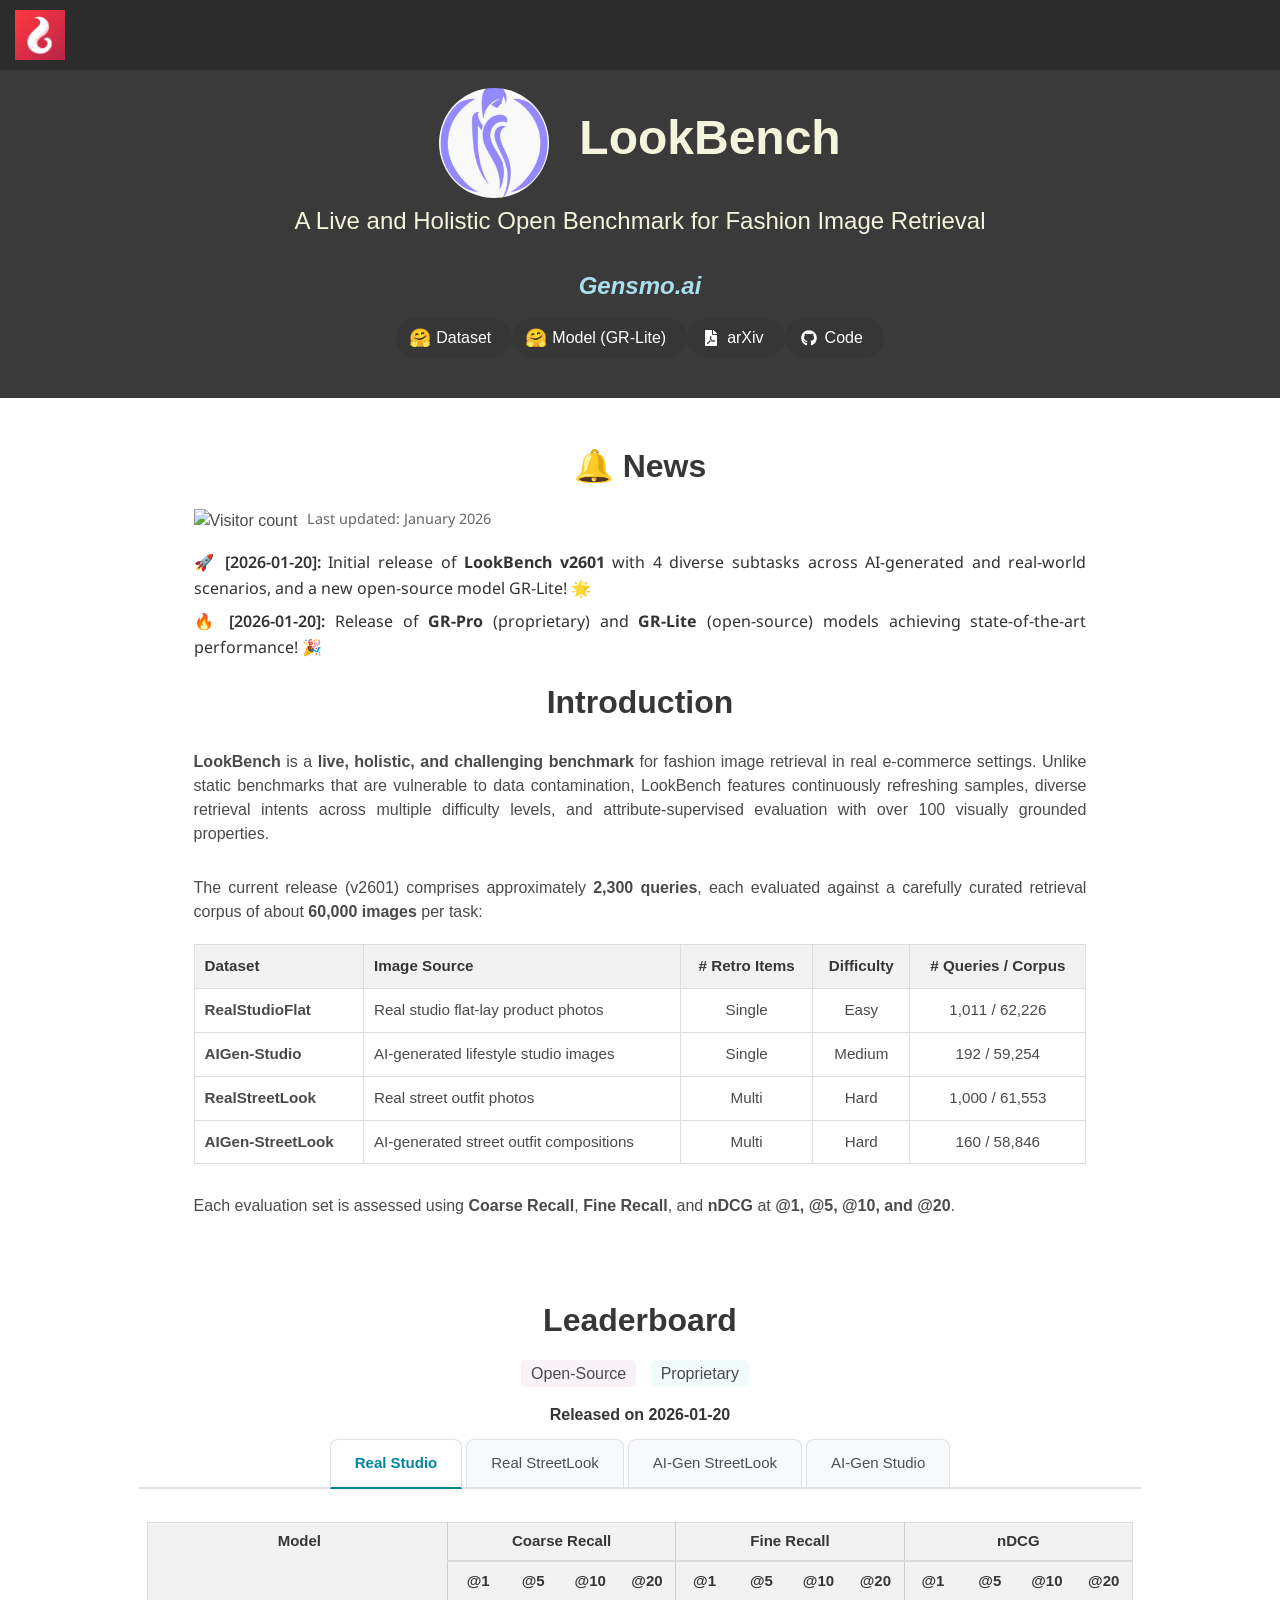
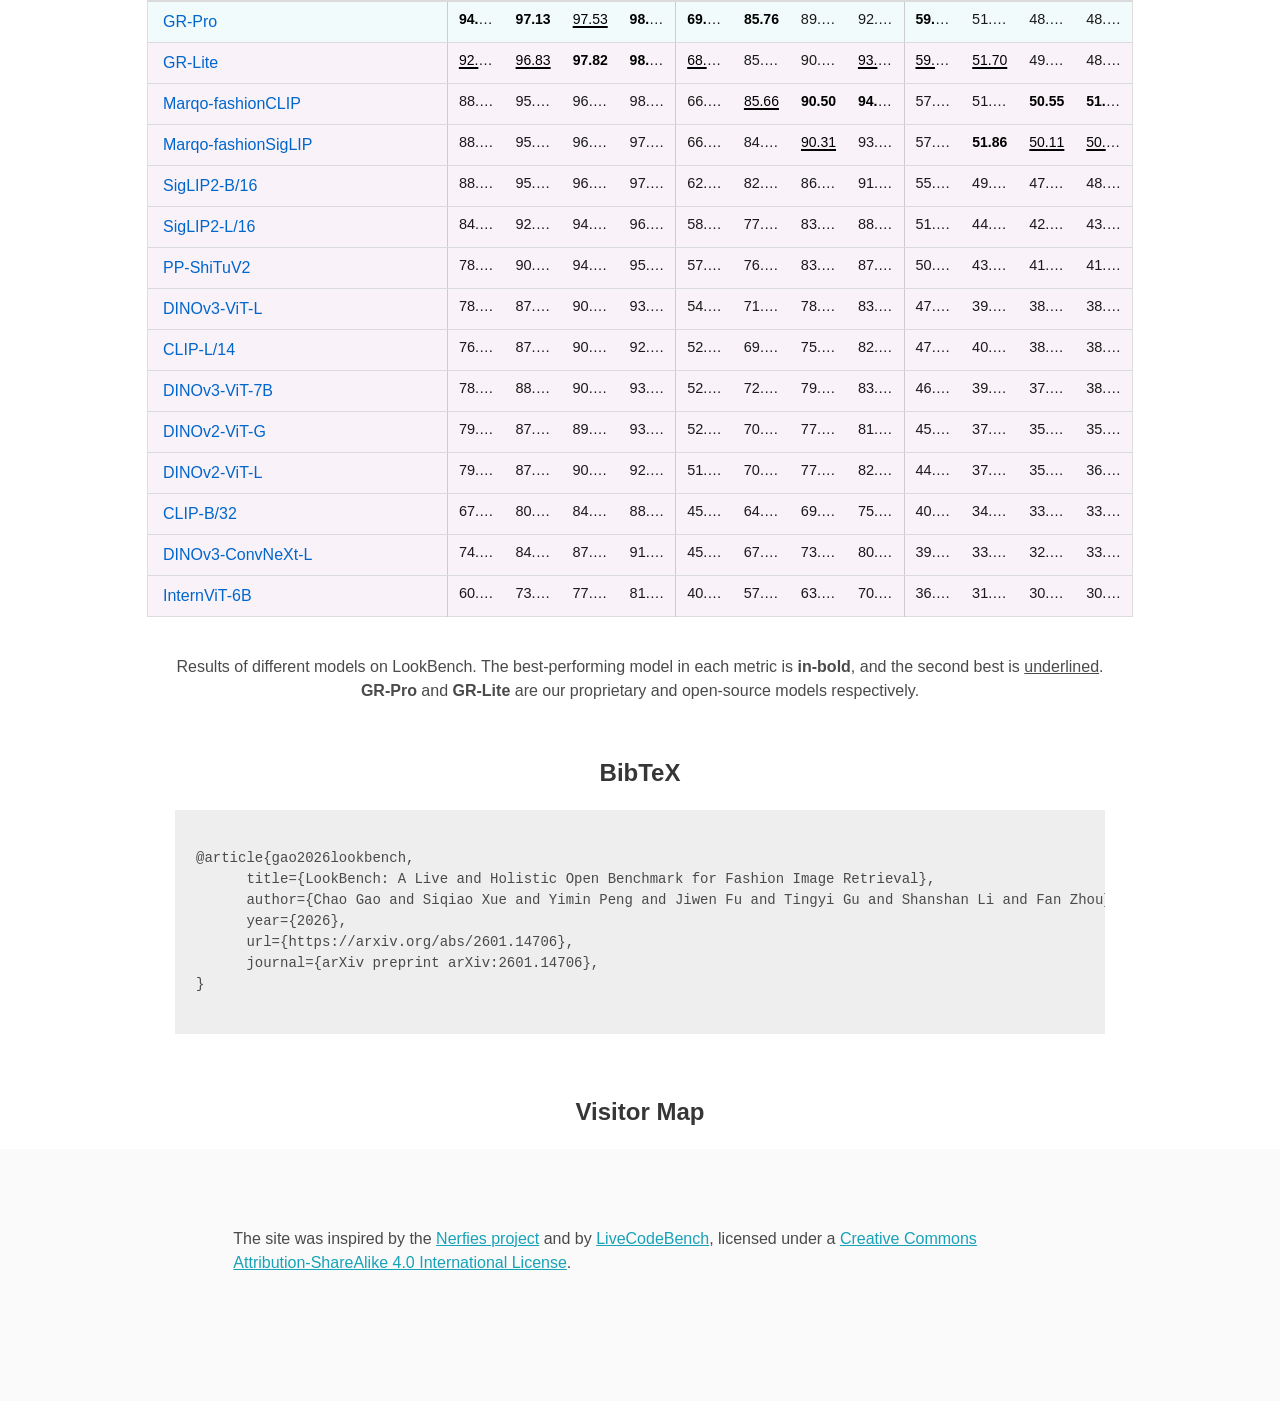
==== commit d44095f9: "Update LookBench website: add leaderboard, update branding, and fix links" ====
--- a/index.html
+++ b/index.html
@@ -365,14 +365,14 @@
                 <div style="display: flex; align-items: center; gap: 10px; margin-bottom: 20px;">
                     <img src="https://hits.sh/lookbench.github.io.svg?view=total&color=green&labelColor=grey&label=Visitors&style=flat&extraCount=1000" alt="Visitor count"
                          style="height: 20px;"/>
-                    <span style="color: #666; font-size: 0.9em; font-family: 'Noto Sans', sans-serif;">Last updated: January 2016</span>
+                    <span style="color: #666; font-size: 0.9em; font-family: 'Noto Sans', sans-serif;">Last updated: January 2026</span>
                 </div>
                 <div class="content has-text-justified" style="font-family: 'Noto Sans', sans-serif;">
                     <p style="margin: 8px 0; line-height: 1.6; font-size: 1em; color: #333;">
-                        <span style="font-weight: 600;">🚀 [2016-01-20]:</span> Initial release of <b>LookBench v2601</b> with 4 diverse subtasks across AI-generated and real-world scenarios, and a new open-source model GR-Lite! 🌟
+                        <span style="font-weight: 600;">🚀 [2026-01-20]:</span> Initial release of <b>LookBench v2601</b> with 4 diverse subtasks across AI-generated and real-world scenarios, and a new open-source model GR-Lite! 🌟
                     </p>
                     <p style="margin: 8px 0; line-height: 1.6; font-size: 1em; color: #333;">
-                        <span style="font-weight: 600;">🔥 [2016-01-20]:</span> Release of <b>GR-Pro</b> (proprietary) and <b>GR-Lite</b> (open-source) models achieving state-of-the-art performance! 🎉
+                        <span style="font-weight: 600;">🔥 [2026-01-20]:</span> Release of <b>GR-Pro</b> (proprietary) and <b>GR-Lite</b> (open-source) models achieving state-of-the-art performance! 🎉
                     </p>
                 </div>
                 <h2 class="title is-3">Introduction</h2>
@@ -445,7 +445,7 @@
                     <span class="leaderboard-label proprietary">Proprietary</span>
                 </div>
 
-                <h6 class="title is-6 has-text-centered" style="margin-top: 20px; margin-bottom: 15px;">Released on 2016-01-20</h6>
+                <h6 class="title is-6 has-text-centered" style="margin-top: 20px; margin-bottom: 15px;">Released on 2026-01-20</h6>
 
                 <!-- Subtask Tabs -->
                 <div class="table-tabs">
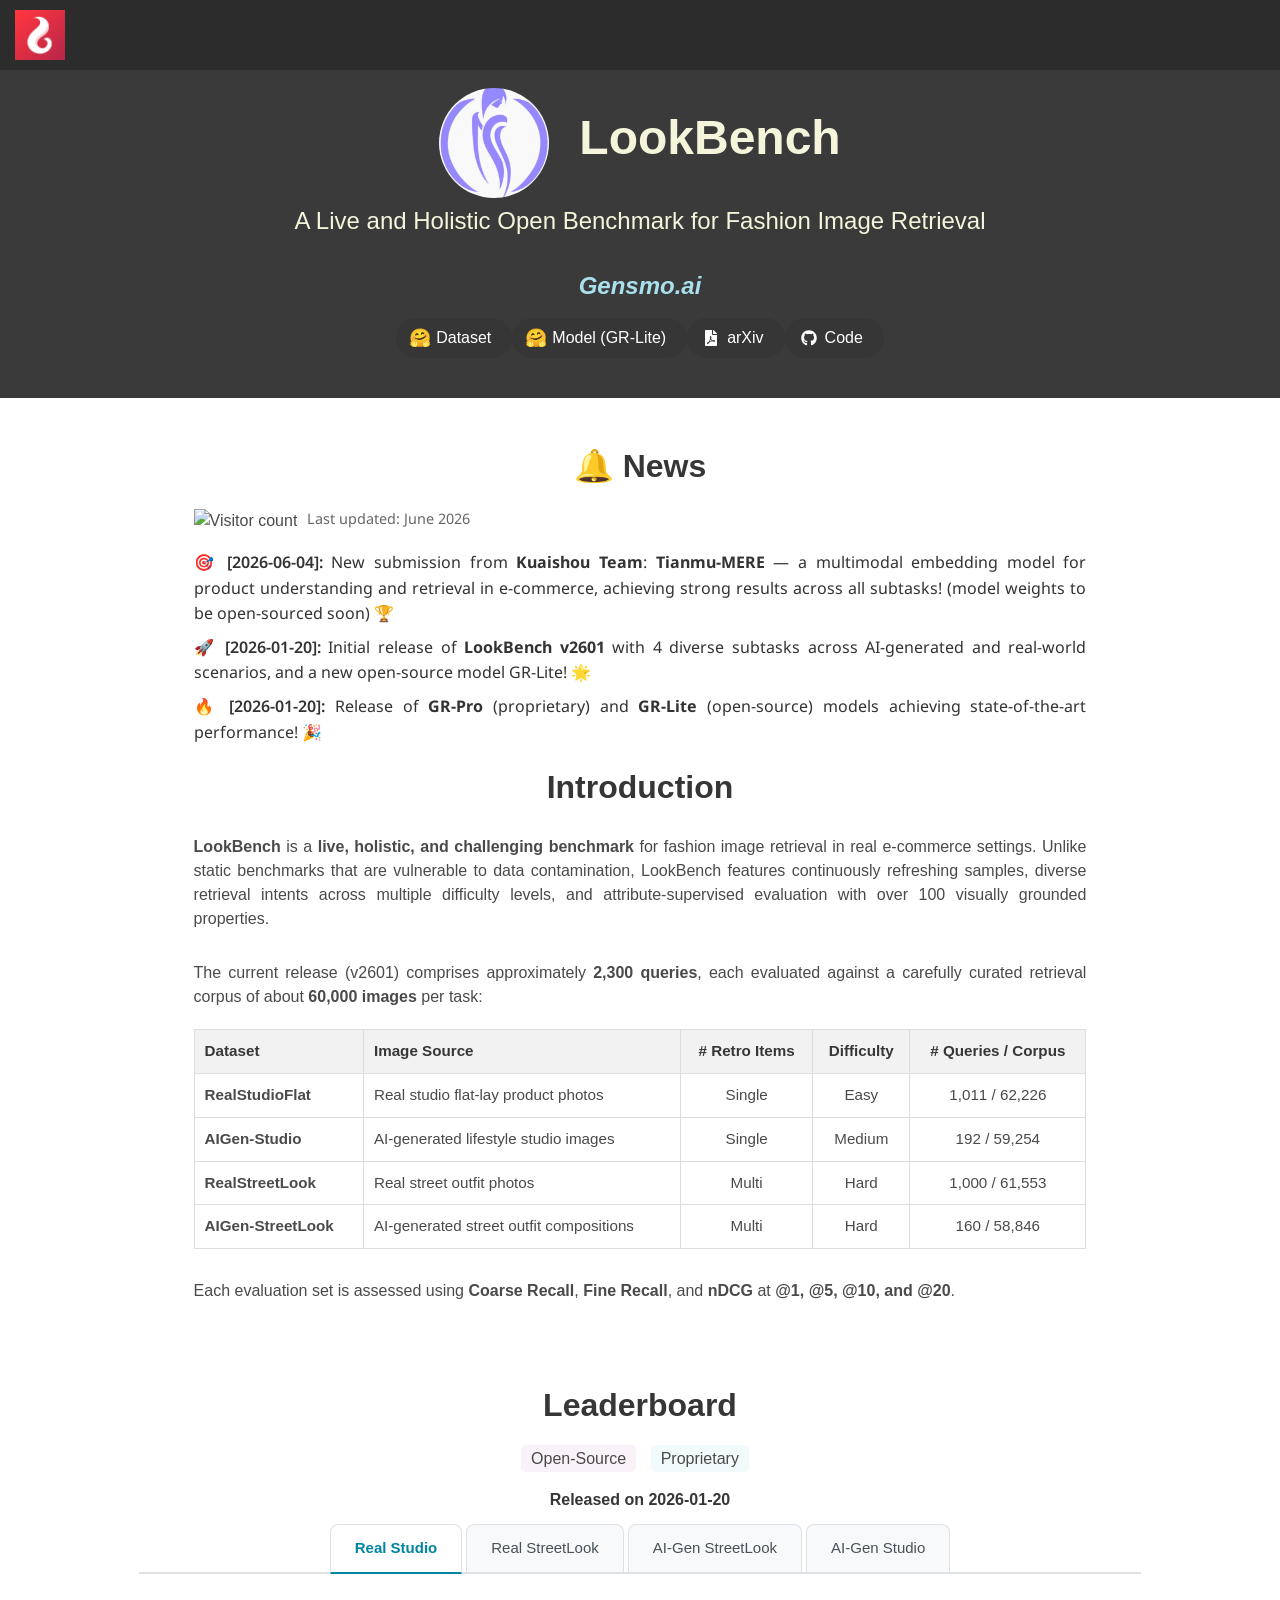
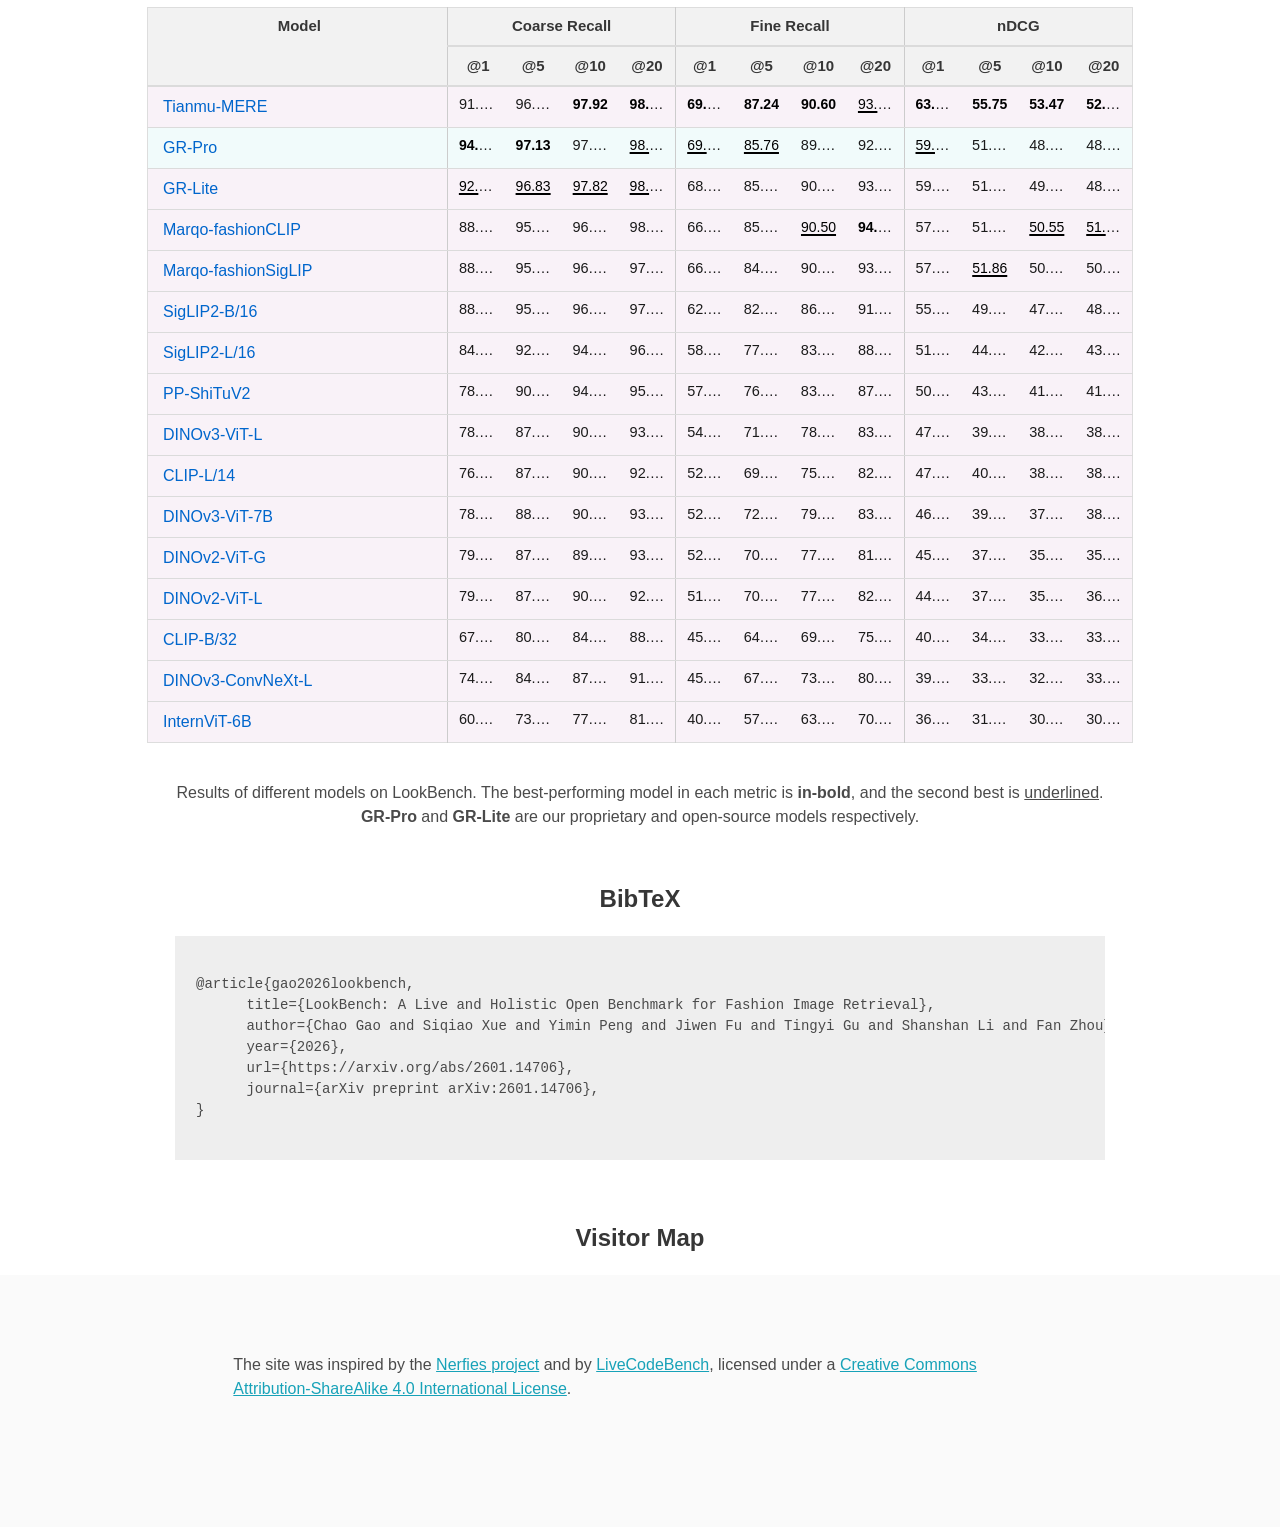
==== commit f0e4c13c: "Add Tianmu-MERE (Kuaishou) results to leaderboard and news Co-Authored-By: Claude Opus 4.6 <noreply@" ====
--- a/index.html
+++ b/index.html
@@ -365,9 +365,12 @@
                 <div style="display: flex; align-items: center; gap: 10px; margin-bottom: 20px;">
                     <img src="https://hits.sh/lookbench.github.io.svg?view=total&color=green&labelColor=grey&label=Visitors&style=flat&extraCount=1000" alt="Visitor count"
                          style="height: 20px;"/>
-                    <span style="color: #666; font-size: 0.9em; font-family: 'Noto Sans', sans-serif;">Last updated: January 2026</span>
+                    <span style="color: #666; font-size: 0.9em; font-family: 'Noto Sans', sans-serif;">Last updated: June 2026</span>
                 </div>
                 <div class="content has-text-justified" style="font-family: 'Noto Sans', sans-serif;">
+                    <p style="margin: 8px 0; line-height: 1.6; font-size: 1em; color: #333;">
+                        <span style="font-weight: 600;">🎯 [2026-06-04]:</span> New submission from <b>Kuaishou Team</b>: <b>Tianmu-MERE</b> — a multimodal embedding model for product understanding and retrieval in e-commerce, achieving strong results across all subtasks! (model weights to be open-sourced soon) 🏆
+                    </p>
                     <p style="margin: 8px 0; line-height: 1.6; font-size: 1em; color: #333;">
                         <span style="font-weight: 600;">🚀 [2026-01-20]:</span> Initial release of <b>LookBench v2601</b> with 4 diverse subtasks across AI-generated and real-world scenarios, and a new open-source model GR-Lite! 🌟
                     </p>
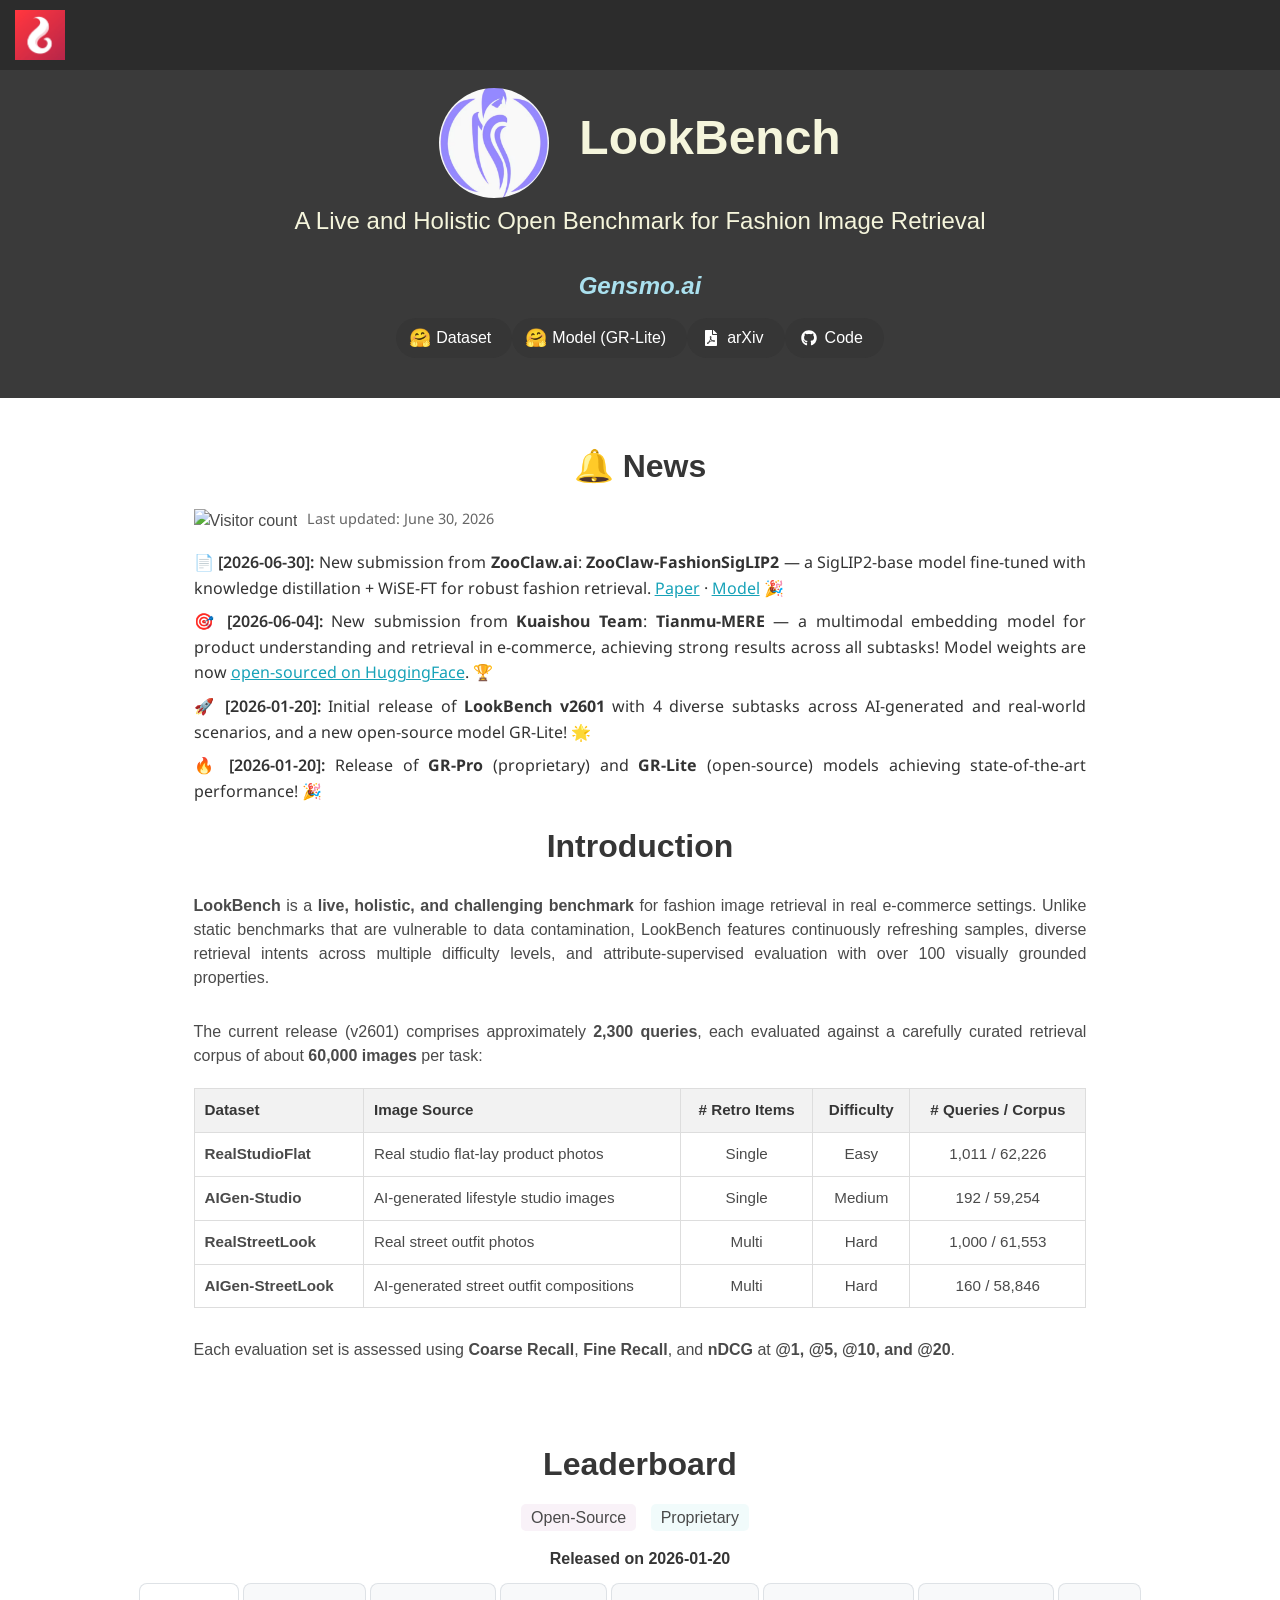
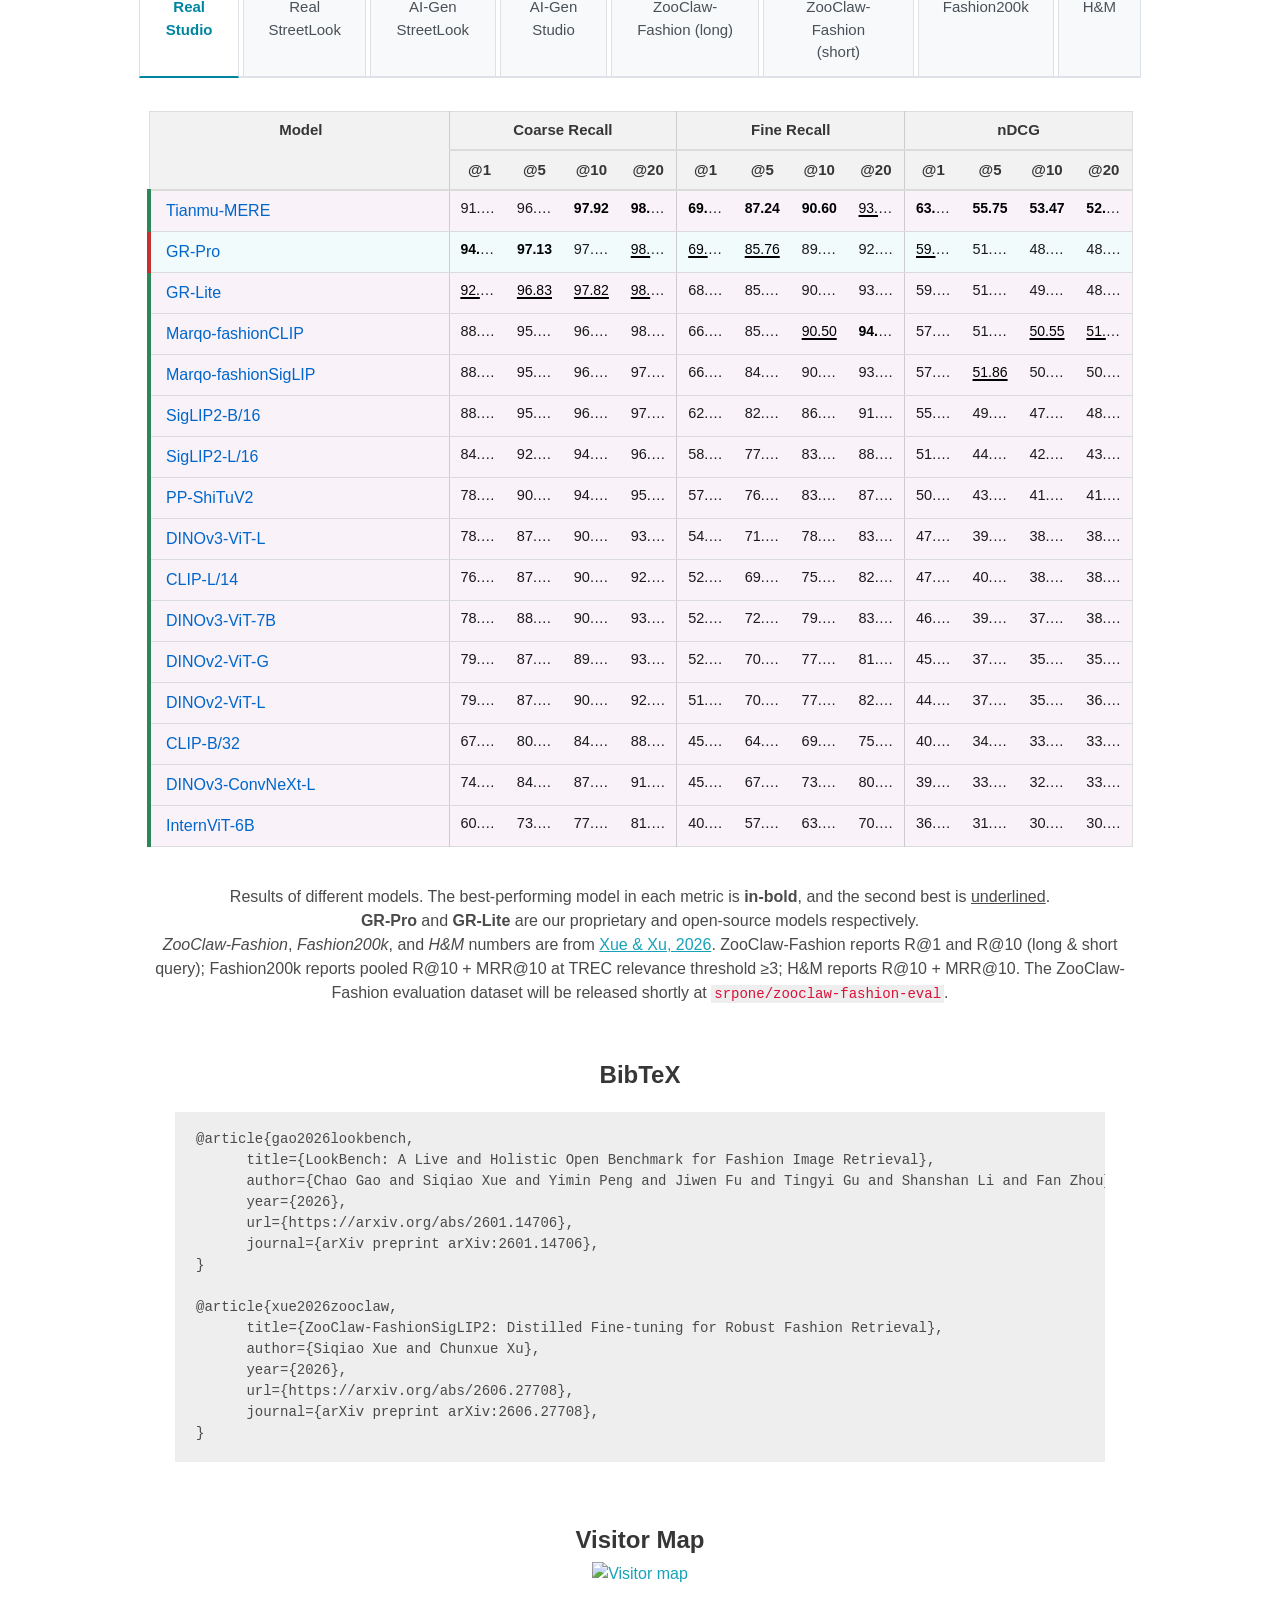
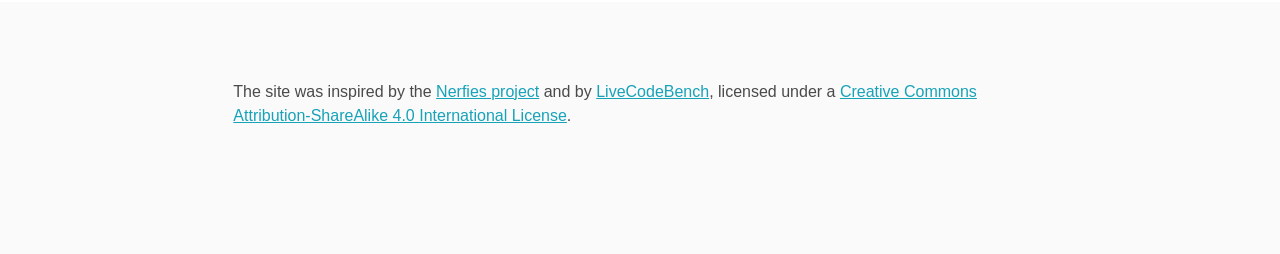
==== commit c324443f: "Add ZooClaw-Fashion/F200k/H&M leaderboard tabs and Tianmu-MERE open-source - Add four new benchmark " ====
--- a/index.html
+++ b/index.html
@@ -365,11 +365,14 @@
                 <div style="display: flex; align-items: center; gap: 10px; margin-bottom: 20px;">
                     <img src="https://hits.sh/lookbench.github.io.svg?view=total&color=green&labelColor=grey&label=Visitors&style=flat&extraCount=1000" alt="Visitor count"
                          style="height: 20px;"/>
-                    <span style="color: #666; font-size: 0.9em; font-family: 'Noto Sans', sans-serif;">Last updated: June 2026</span>
+                    <span style="color: #666; font-size: 0.9em; font-family: 'Noto Sans', sans-serif;">Last updated: June 30, 2026</span>
                 </div>
                 <div class="content has-text-justified" style="font-family: 'Noto Sans', sans-serif;">
                     <p style="margin: 8px 0; line-height: 1.6; font-size: 1em; color: #333;">
-                        <span style="font-weight: 600;">🎯 [2026-06-04]:</span> New submission from <b>Kuaishou Team</b>: <b>Tianmu-MERE</b> — a multimodal embedding model for product understanding and retrieval in e-commerce, achieving strong results across all subtasks! (model weights to be open-sourced soon) 🏆
+                        <span style="font-weight: 600;">📄 [2026-06-30]:</span> New submission from <b>ZooClaw.ai</b>: <b>ZooClaw-FashionSigLIP2</b> — a SigLIP2-base model fine-tuned with knowledge distillation + WiSE-FT for robust fashion retrieval. <a href="https://arxiv.org/abs/2606.27708" target="_blank">Paper</a> · <a href="https://huggingface.co/srpone/zooclaw-fashionsiglip2" target="_blank">Model</a> 🎉
+                    </p>
+                    <p style="margin: 8px 0; line-height: 1.6; font-size: 1em; color: #333;">
+                        <span style="font-weight: 600;">🎯 [2026-06-04]:</span> New submission from <b>Kuaishou Team</b>: <b>Tianmu-MERE</b> — a multimodal embedding model for product understanding and retrieval in e-commerce, achieving strong results across all subtasks! Model weights are now <a href="https://huggingface.co/TianmuLab/Tianmu-MERE" target="_blank">open-sourced on HuggingFace</a>. 🏆
                     </p>
                     <p style="margin: 8px 0; line-height: 1.6; font-size: 1em; color: #333;">
                         <span style="font-weight: 600;">🚀 [2026-01-20]:</span> Initial release of <b>LookBench v2601</b> with 4 diverse subtasks across AI-generated and real-world scenarios, and a new open-source model GR-Lite! 🌟
@@ -456,44 +459,28 @@
                     <div class="table-tab" onclick="switchSubtask('real-streetlook')">Real StreetLook</div>
                     <div class="table-tab" onclick="switchSubtask('ai-gen-streetlook')">AI-Gen StreetLook</div>
                     <div class="table-tab" onclick="switchSubtask('ai-gen-studio')">AI-Gen Studio</div>
+                    <div class="table-tab" onclick="switchSubtask('ih-long')">ZooClaw-Fashion (long)</div>
+                    <div class="table-tab" onclick="switchSubtask('ih-short')">ZooClaw-Fashion (short)</div>
+                    <div class="table-tab" onclick="switchSubtask('fashion200k')">Fashion200k</div>
+                    <div class="table-tab" onclick="switchSubtask('hm')">H&amp;M</div>
                 </div>
 
                 <div class="leaderboard-container">
                     <div class="table-wrapper">
                         <table id="lookbench-table" class="mmmu-table">
                             <thead>
-                            <tr>
-                                <th rowspan="2" style="width: 180px; border-right: 1px solid #ccc;">Model</th>
-                                <th colspan="4" class="section-header metric-group">Coarse Recall</th>
-                                <th colspan="4" class="section-header metric-group">Fine Recall</th>
-                                <th colspan="4" class="section-header">nDCG</th>
-                            </tr>
-                            <tr>
-                                <th class="sortable" data-sort="number">@1</th>
-                                <th class="sortable" data-sort="number">@5</th>
-                                <th class="sortable" data-sort="number">@10</th>
-                                <th class="sortable metric-group-last" data-sort="number">@20</th>
-                                
-                                <th class="sortable" data-sort="number">@1</th>
-                                <th class="sortable" data-sort="number">@5</th>
-                                <th class="sortable" data-sort="number">@10</th>
-                                <th class="sortable metric-group-last" data-sort="number">@20</th>
-                                
-                                <th class="sortable sorted-desc" data-sort="number">@1</th>
-                                <th class="sortable" data-sort="number">@5</th>
-                                <th class="sortable" data-sort="number">@10</th>
-                                <th class="sortable" data-sort="number">@20</th>
-                            </tr>
+                            <!-- Table head populated dynamically per subtask -->
                             </thead>
                             <tbody>
-                            <!-- Table body will be populated dynamically -->
+                            <!-- Table body populated dynamically -->
                             </tbody>
                         </table>
                     </div>
                 </div>
 
-                <p class="test-desc">Results of different models on LookBench. The best-performing model in each metric is <b>in-bold</b>, and the second best is <u>underlined</u>.
-                    <br><b>GR-Pro</b> and <b>GR-Lite</b> are our proprietary and open-source models respectively.</p>
+                <p class="test-desc">Results of different models. The best-performing model in each metric is <b>in-bold</b>, and the second best is <u>underlined</u>.
+                    <br><b>GR-Pro</b> and <b>GR-Lite</b> are our proprietary and open-source models respectively.
+                    <br><i>ZooClaw-Fashion</i>, <i>Fashion200k</i>, and <i>H&amp;M</i> numbers are from <a href="https://arxiv.org/abs/2606.27708" target="_blank">Xue &amp; Xu, 2026</a>. ZooClaw-Fashion reports R@1 and R@10 (long &amp; short query); Fashion200k reports pooled R@10 + MRR@10 at TREC relevance threshold &ge;3; H&amp;M reports R@10 + MRR@10. The ZooClaw-Fashion evaluation dataset will be released shortly at <code>srpone/zooclaw-fashion-eval</code>.</p>
             </div>
         </div>
     </div>
@@ -502,15 +489,21 @@
 <section class="section" id="BibTeX">
     <div class="container is-max-desktop content">
         <h2 class="title is-4 has-text-centered" style="margin-top: -130px;">BibTeX</h2>
-        <pre><code>
-@article{gao2026lookbench,
-      title={LookBench: A Live and Holistic Open Benchmark for Fashion Image Retrieval}, 
+        <pre><code>@article{gao2026lookbench,
+      title={LookBench: A Live and Holistic Open Benchmark for Fashion Image Retrieval},
       author={Chao Gao and Siqiao Xue and Yimin Peng and Jiwen Fu and Tingyi Gu and Shanshan Li and Fan Zhou},
       year={2026},
-      url={https://arxiv.org/abs/2601.14706}, 
+      url={https://arxiv.org/abs/2601.14706},
       journal={arXiv preprint arXiv:2601.14706},
 }
-    </code></pre>
+
+@article{xue2026zooclaw,
+      title={ZooClaw-FashionSigLIP2: Distilled Fine-tuning for Robust Fashion Retrieval},
+      author={Siqiao Xue and Chunxue Xu},
+      year={2026},
+      url={https://arxiv.org/abs/2606.27708},
+      journal={arXiv preprint arXiv:2606.27708},
+}</code></pre>
     </div>
 </section>
 
@@ -519,9 +512,11 @@
     <div class="container is-max-desktop content" style="max-width: 400px;">
         <h2 class="title is-4 has-text-centered" style="margin-bottom: 0.5rem;">Visitor Map</h2>
         <div style="display: flex; justify-content: center;">
-            <div style="width: 100%; max-width: 350px;">
-                <script type="text/javascript" id="clstr_globe" src="//clustrmaps.com/globe.js?d=hSRNtW5fTPOyIRpu0HusK8cE86eJ3H4261ED-Q40jek"></script>
-            </div>
+            <a href="https://clustrmaps.com/site/1c8spx?utm_source=widget"
+               title="Visit tracker" target="_blank" rel="noopener">
+                <img src="https://www.clustrmaps.com/map_v2.png?cl=ffffff&w=350&t=tt&d=hSRNtW5fTPOyIRpu0HusK8cE86eJ3H4261ED-Q40jek&co=0085a1&ct=ffffff"
+                     alt="Visitor map" style="max-width: 100%; height: auto;"/>
+            </a>
         </div>
     </div>
 </section>
--- a/style/css/index.css
+++ b/style/css/index.css
@@ -404,11 +404,13 @@
 }
 
 /* Proprietary model indicator */
-#mmmu-table tr.proprietary td:first-child {
+#mmmu-table tr.proprietary td:first-child,
+#lookbench-table tr.proprietary td:first-child {
     border-left: 4px solid #c53030;
 }
 
 /* Open source model indicator */
-#mmmu-table tr.open_source td:first-child {
+#mmmu-table tr.open_source td:first-child,
+#lookbench-table tr.open_source td:first-child {
     border-left: 4px solid #2f855a;
 }
--- a/style/css/index.css
+++ b/style/css/index.css
@@ -404,11 +404,13 @@
 }
 
 /* Proprietary model indicator */
-#mmmu-table tr.proprietary td:first-child {
+#mmmu-table tr.proprietary td:first-child,
+#lookbench-table tr.proprietary td:first-child {
     border-left: 4px solid #c53030;
 }
 
 /* Open source model indicator */
-#mmmu-table tr.open_source td:first-child {
+#mmmu-table tr.open_source td:first-child,
+#lookbench-table tr.open_source td:first-child {
     border-left: 4px solid #2f855a;
 }
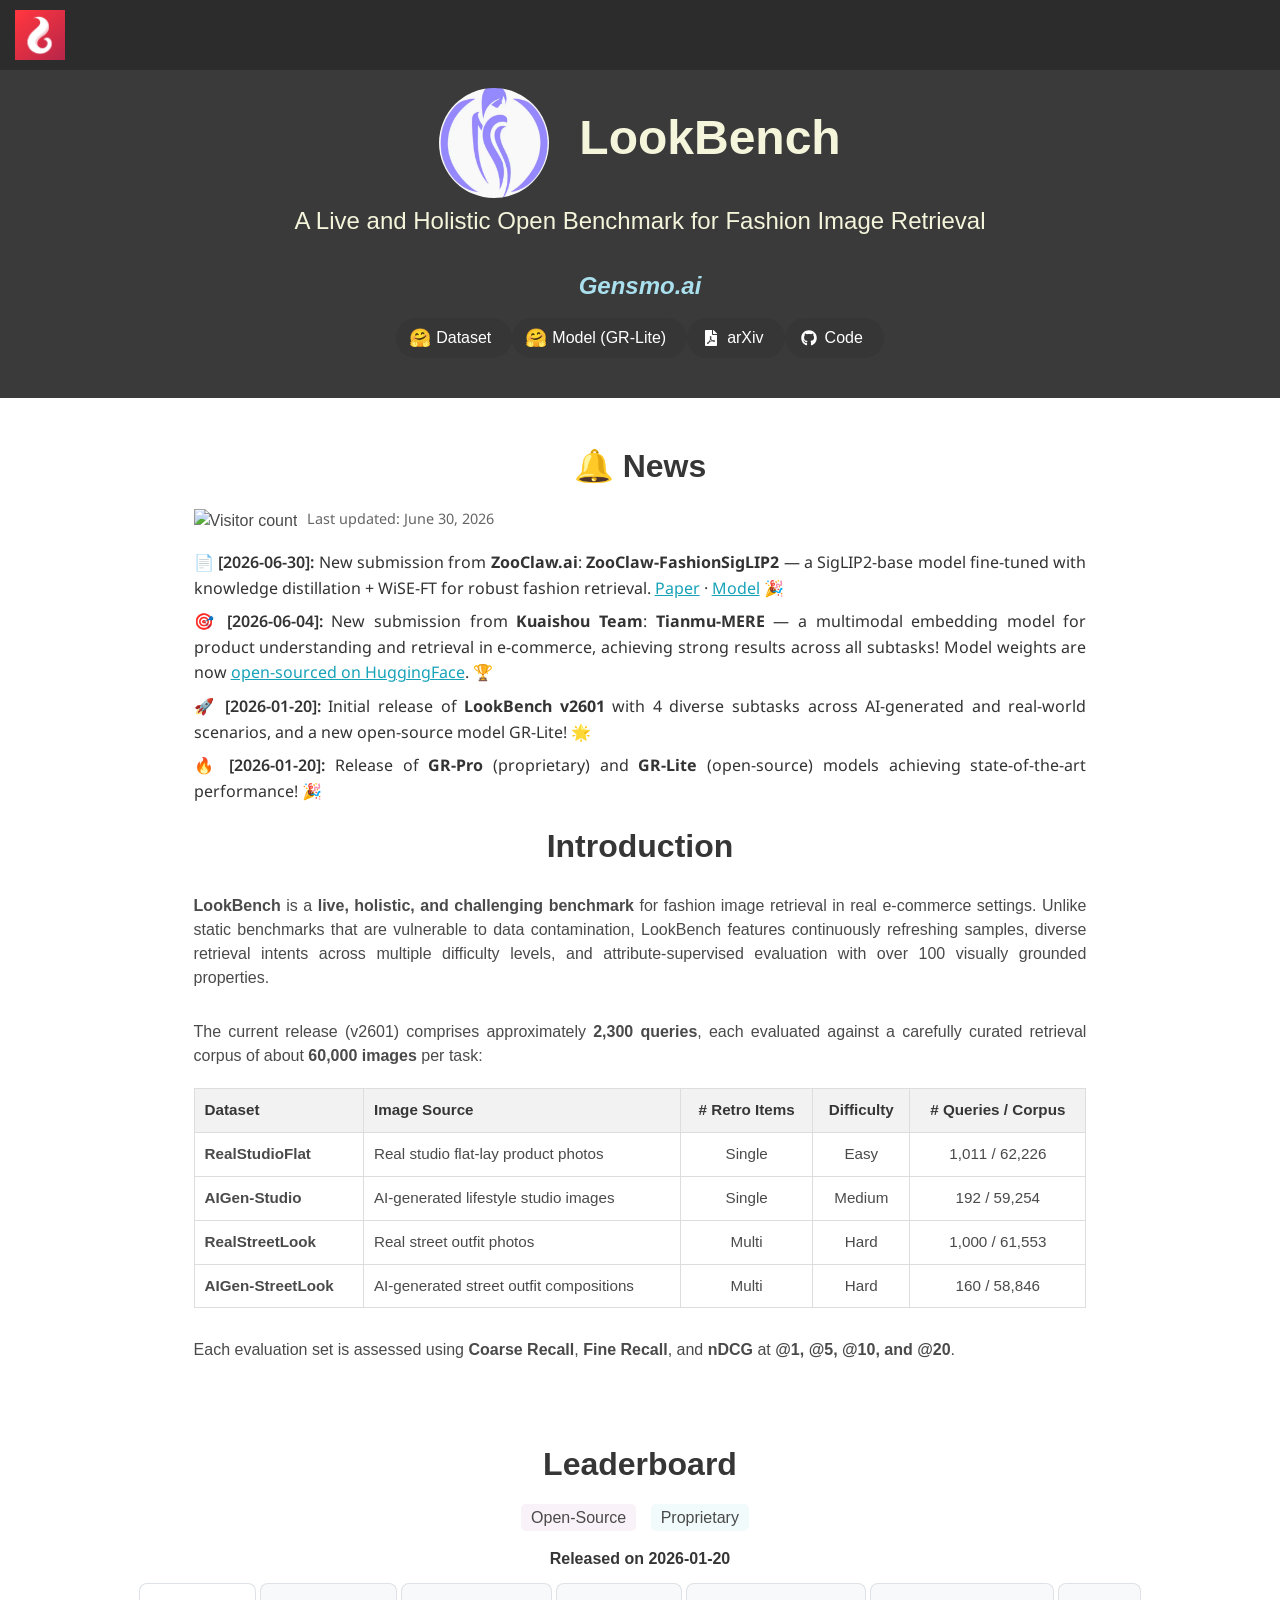
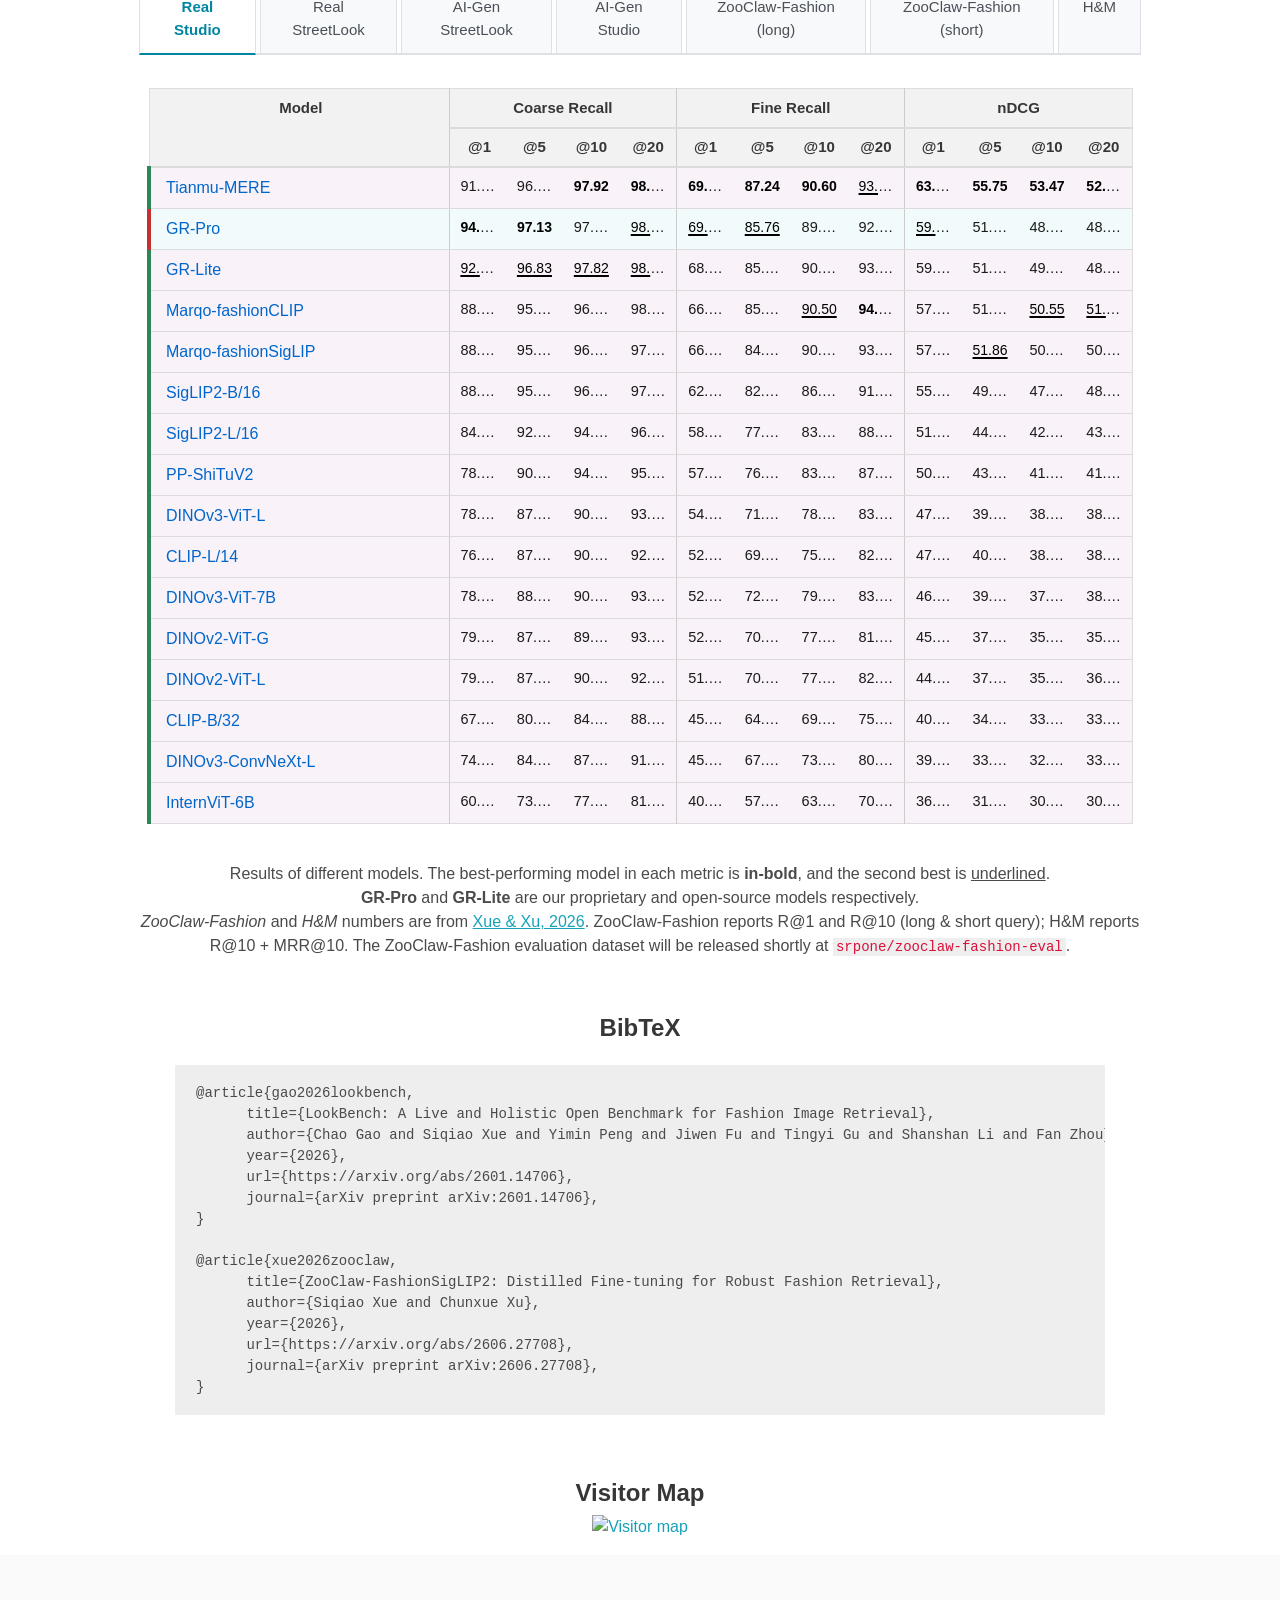
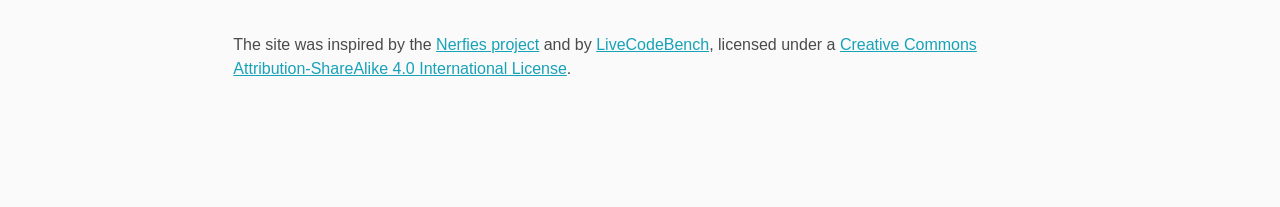
==== commit f47d1060: "Remove Fashion200k tab and fix Leaderboard link in README - Drop Fashion200k from leaderboard tabs (" ====
--- a/index.html
+++ b/index.html
@@ -461,7 +461,6 @@
                     <div class="table-tab" onclick="switchSubtask('ai-gen-studio')">AI-Gen Studio</div>
                     <div class="table-tab" onclick="switchSubtask('ih-long')">ZooClaw-Fashion (long)</div>
                     <div class="table-tab" onclick="switchSubtask('ih-short')">ZooClaw-Fashion (short)</div>
-                    <div class="table-tab" onclick="switchSubtask('fashion200k')">Fashion200k</div>
                     <div class="table-tab" onclick="switchSubtask('hm')">H&amp;M</div>
                 </div>
 
@@ -480,7 +479,7 @@
 
                 <p class="test-desc">Results of different models. The best-performing model in each metric is <b>in-bold</b>, and the second best is <u>underlined</u>.
                     <br><b>GR-Pro</b> and <b>GR-Lite</b> are our proprietary and open-source models respectively.
-                    <br><i>ZooClaw-Fashion</i>, <i>Fashion200k</i>, and <i>H&amp;M</i> numbers are from <a href="https://arxiv.org/abs/2606.27708" target="_blank">Xue &amp; Xu, 2026</a>. ZooClaw-Fashion reports R@1 and R@10 (long &amp; short query); Fashion200k reports pooled R@10 + MRR@10 at TREC relevance threshold &ge;3; H&amp;M reports R@10 + MRR@10. The ZooClaw-Fashion evaluation dataset will be released shortly at <code>srpone/zooclaw-fashion-eval</code>.</p>
+                    <br><i>ZooClaw-Fashion</i> and <i>H&amp;M</i> numbers are from <a href="https://arxiv.org/abs/2606.27708" target="_blank">Xue &amp; Xu, 2026</a>. ZooClaw-Fashion reports R@1 and R@10 (long &amp; short query); H&amp;M reports R@10 + MRR@10. The ZooClaw-Fashion evaluation dataset will be released shortly at <code>srpone/zooclaw-fashion-eval</code>.</p>
             </div>
         </div>
     </div>
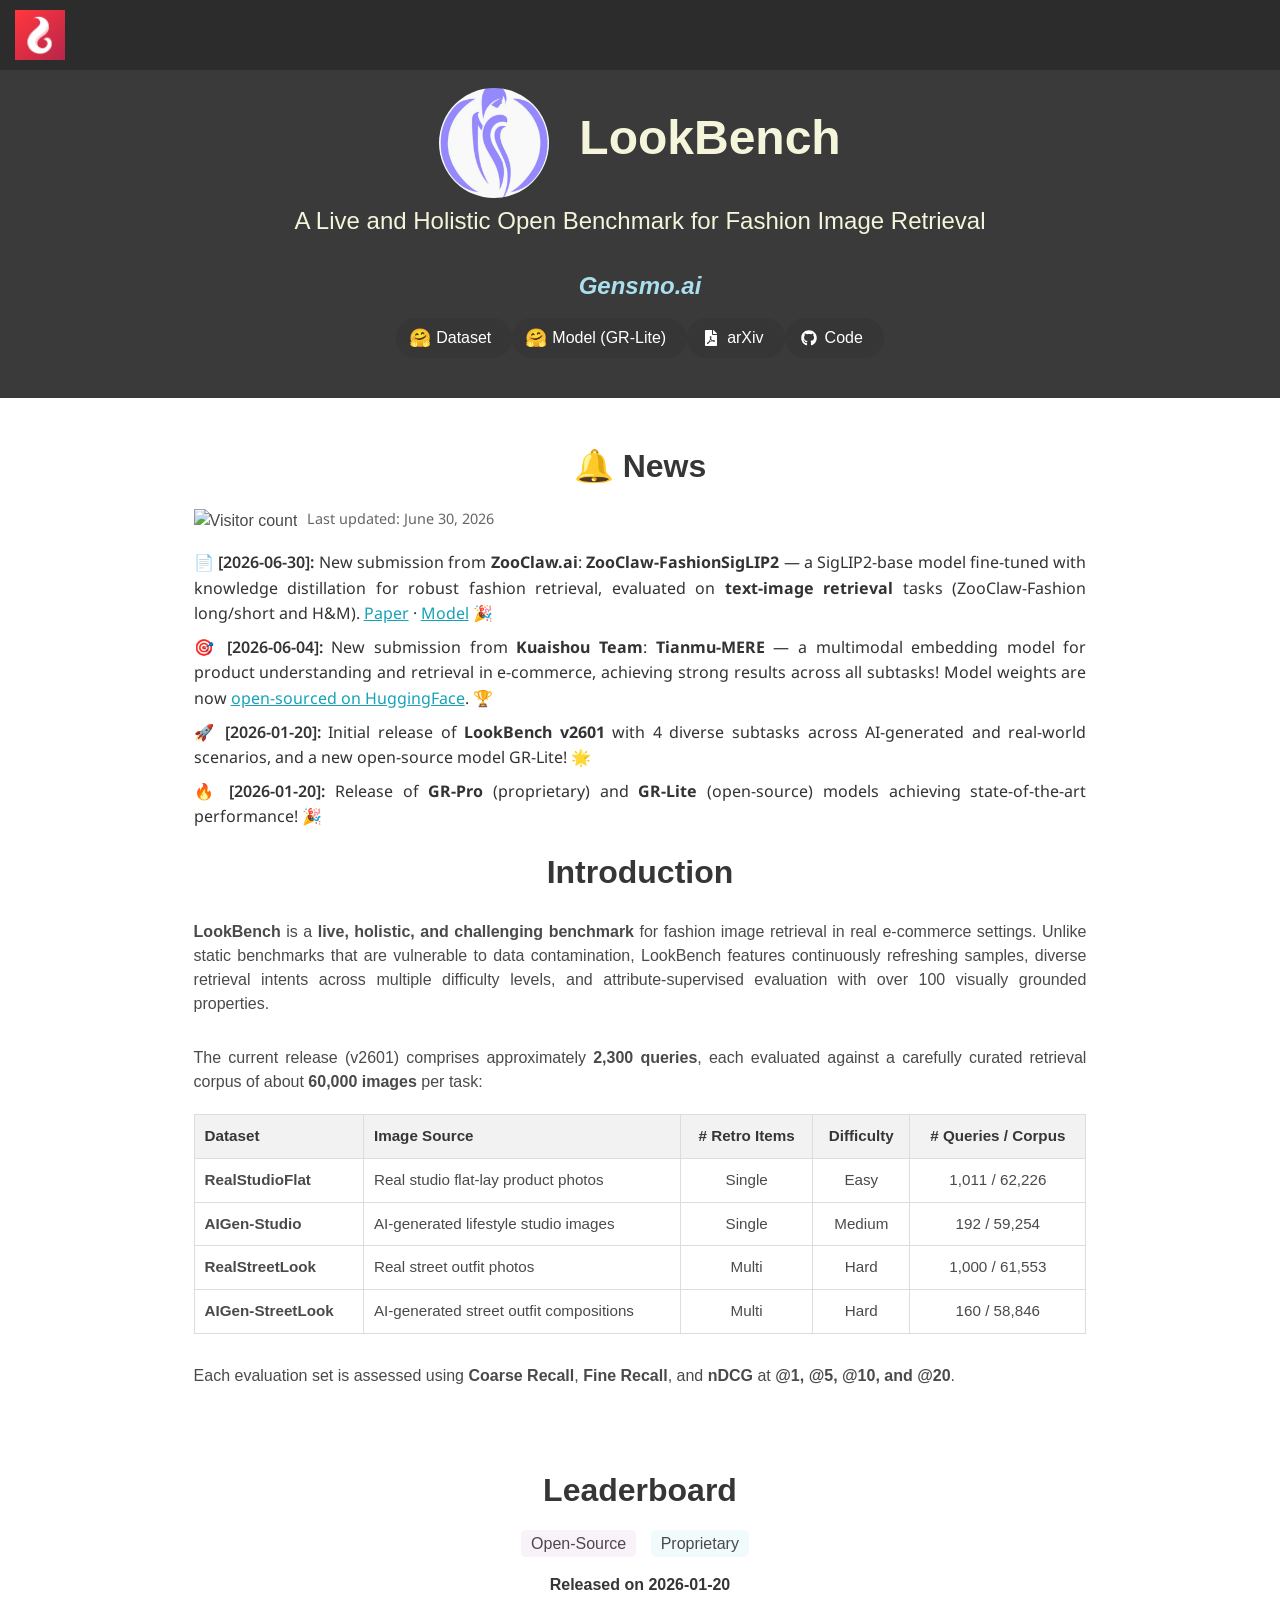
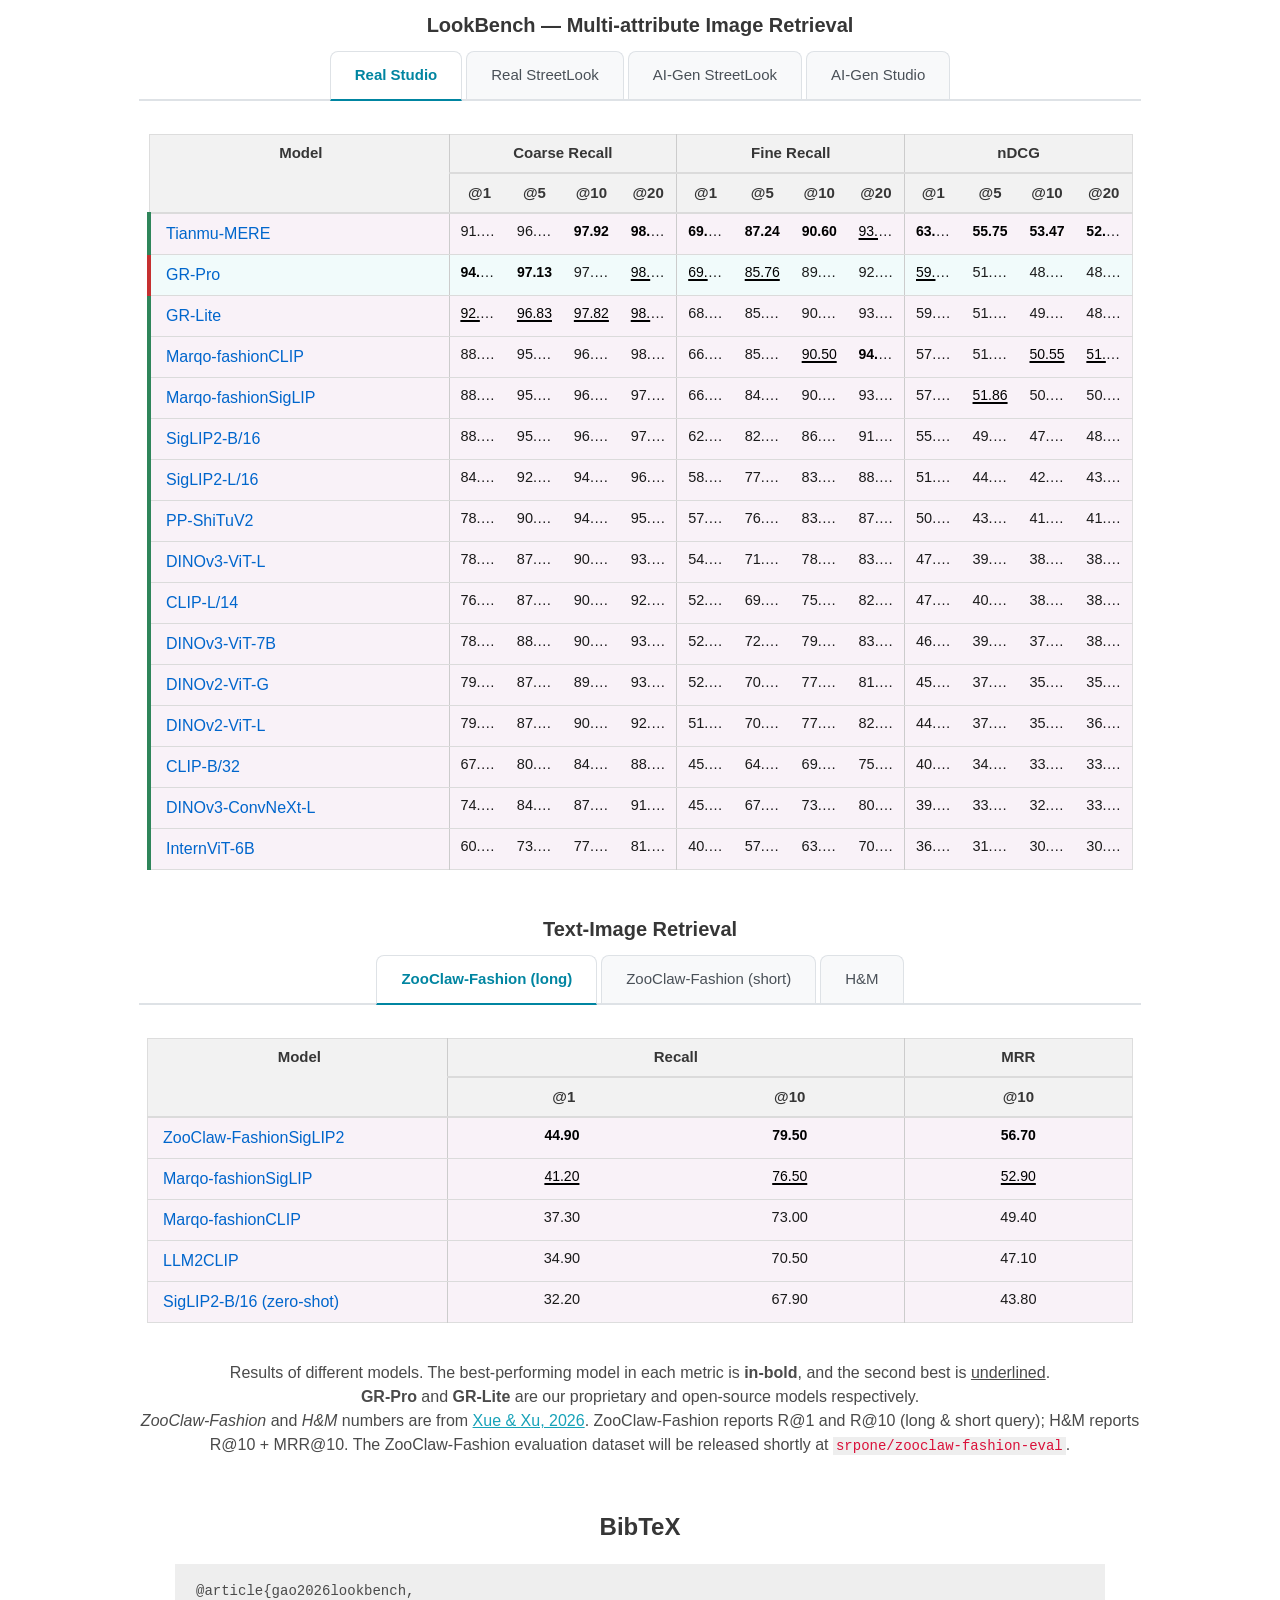
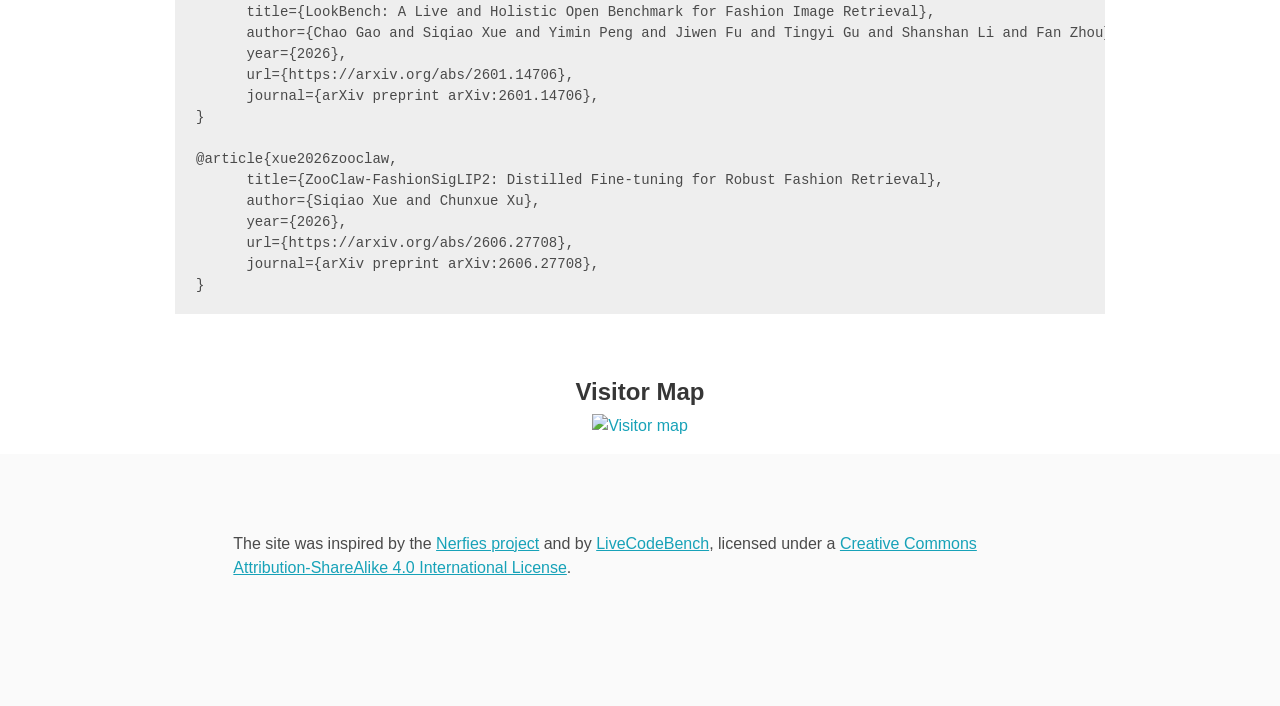
==== commit 7da2e88a: "Split leaderboard into LookBench and Text-Image Retrieval tables - Drop '+ WiSE-FT' from 2026-06-30 " ====
--- a/index.html
+++ b/index.html
@@ -369,7 +369,7 @@
                 </div>
                 <div class="content has-text-justified" style="font-family: 'Noto Sans', sans-serif;">
                     <p style="margin: 8px 0; line-height: 1.6; font-size: 1em; color: #333;">
-                        <span style="font-weight: 600;">📄 [2026-06-30]:</span> New submission from <b>ZooClaw.ai</b>: <b>ZooClaw-FashionSigLIP2</b> — a SigLIP2-base model fine-tuned with knowledge distillation + WiSE-FT for robust fashion retrieval. <a href="https://arxiv.org/abs/2606.27708" target="_blank">Paper</a> · <a href="https://huggingface.co/srpone/zooclaw-fashionsiglip2" target="_blank">Model</a> 🎉
+                        <span style="font-weight: 600;">📄 [2026-06-30]:</span> New submission from <b>ZooClaw.ai</b>: <b>ZooClaw-FashionSigLIP2</b> — a SigLIP2-base model fine-tuned with knowledge distillation for robust fashion retrieval, evaluated on <b>text-image retrieval</b> tasks (ZooClaw-Fashion long/short and H&amp;M). <a href="https://arxiv.org/abs/2606.27708" target="_blank">Paper</a> · <a href="https://huggingface.co/srpone/zooclaw-fashionsiglip2" target="_blank">Model</a> 🎉
                     </p>
                     <p style="margin: 8px 0; line-height: 1.6; font-size: 1em; color: #333;">
                         <span style="font-weight: 600;">🎯 [2026-06-04]:</span> New submission from <b>Kuaishou Team</b>: <b>Tianmu-MERE</b> — a multimodal embedding model for product understanding and retrieval in e-commerce, achieving strong results across all subtasks! Model weights are now <a href="https://huggingface.co/TianmuLab/Tianmu-MERE" target="_blank">open-sourced on HuggingFace</a>. 🏆
@@ -453,20 +453,41 @@
 
                 <h6 class="title is-6 has-text-centered" style="margin-top: 20px; margin-bottom: 15px;">Released on 2026-01-20</h6>
 
+                <h4 class="title is-5 has-text-centered" style="margin-top: 20px; margin-bottom: 15px;">LookBench &mdash; Multi-attribute Image Retrieval</h4>
+
                 <!-- Subtask Tabs -->
                 <div class="table-tabs">
                     <div class="table-tab active" onclick="switchSubtask('real-studio')">Real Studio</div>
                     <div class="table-tab" onclick="switchSubtask('real-streetlook')">Real StreetLook</div>
                     <div class="table-tab" onclick="switchSubtask('ai-gen-streetlook')">AI-Gen StreetLook</div>
                     <div class="table-tab" onclick="switchSubtask('ai-gen-studio')">AI-Gen Studio</div>
-                    <div class="table-tab" onclick="switchSubtask('ih-long')">ZooClaw-Fashion (long)</div>
-                    <div class="table-tab" onclick="switchSubtask('ih-short')">ZooClaw-Fashion (short)</div>
-                    <div class="table-tab" onclick="switchSubtask('hm')">H&amp;M</div>
                 </div>
 
                 <div class="leaderboard-container">
                     <div class="table-wrapper">
                         <table id="lookbench-table" class="mmmu-table">
+                            <thead>
+                            <!-- Table head populated dynamically per subtask -->
+                            </thead>
+                            <tbody>
+                            <!-- Table body populated dynamically -->
+                            </tbody>
+                        </table>
+                    </div>
+                </div>
+
+                <h4 class="title is-5 has-text-centered" style="margin-top: 40px; margin-bottom: 15px;">Text-Image Retrieval</h4>
+
+                <!-- Text-Image Subtask Tabs -->
+                <div class="table-tabs textimage-tabs">
+                    <div class="table-tab active" onclick="switchSubtask('ih-long')">ZooClaw-Fashion (long)</div>
+                    <div class="table-tab" onclick="switchSubtask('ih-short')">ZooClaw-Fashion (short)</div>
+                    <div class="table-tab" onclick="switchSubtask('hm')">H&amp;M</div>
+                </div>
+
+                <div class="leaderboard-container">
+                    <div class="table-wrapper">
+                        <table id="textimage-table" class="mmmu-table">
                             <thead>
                             <!-- Table head populated dynamically per subtask -->
                             </thead>
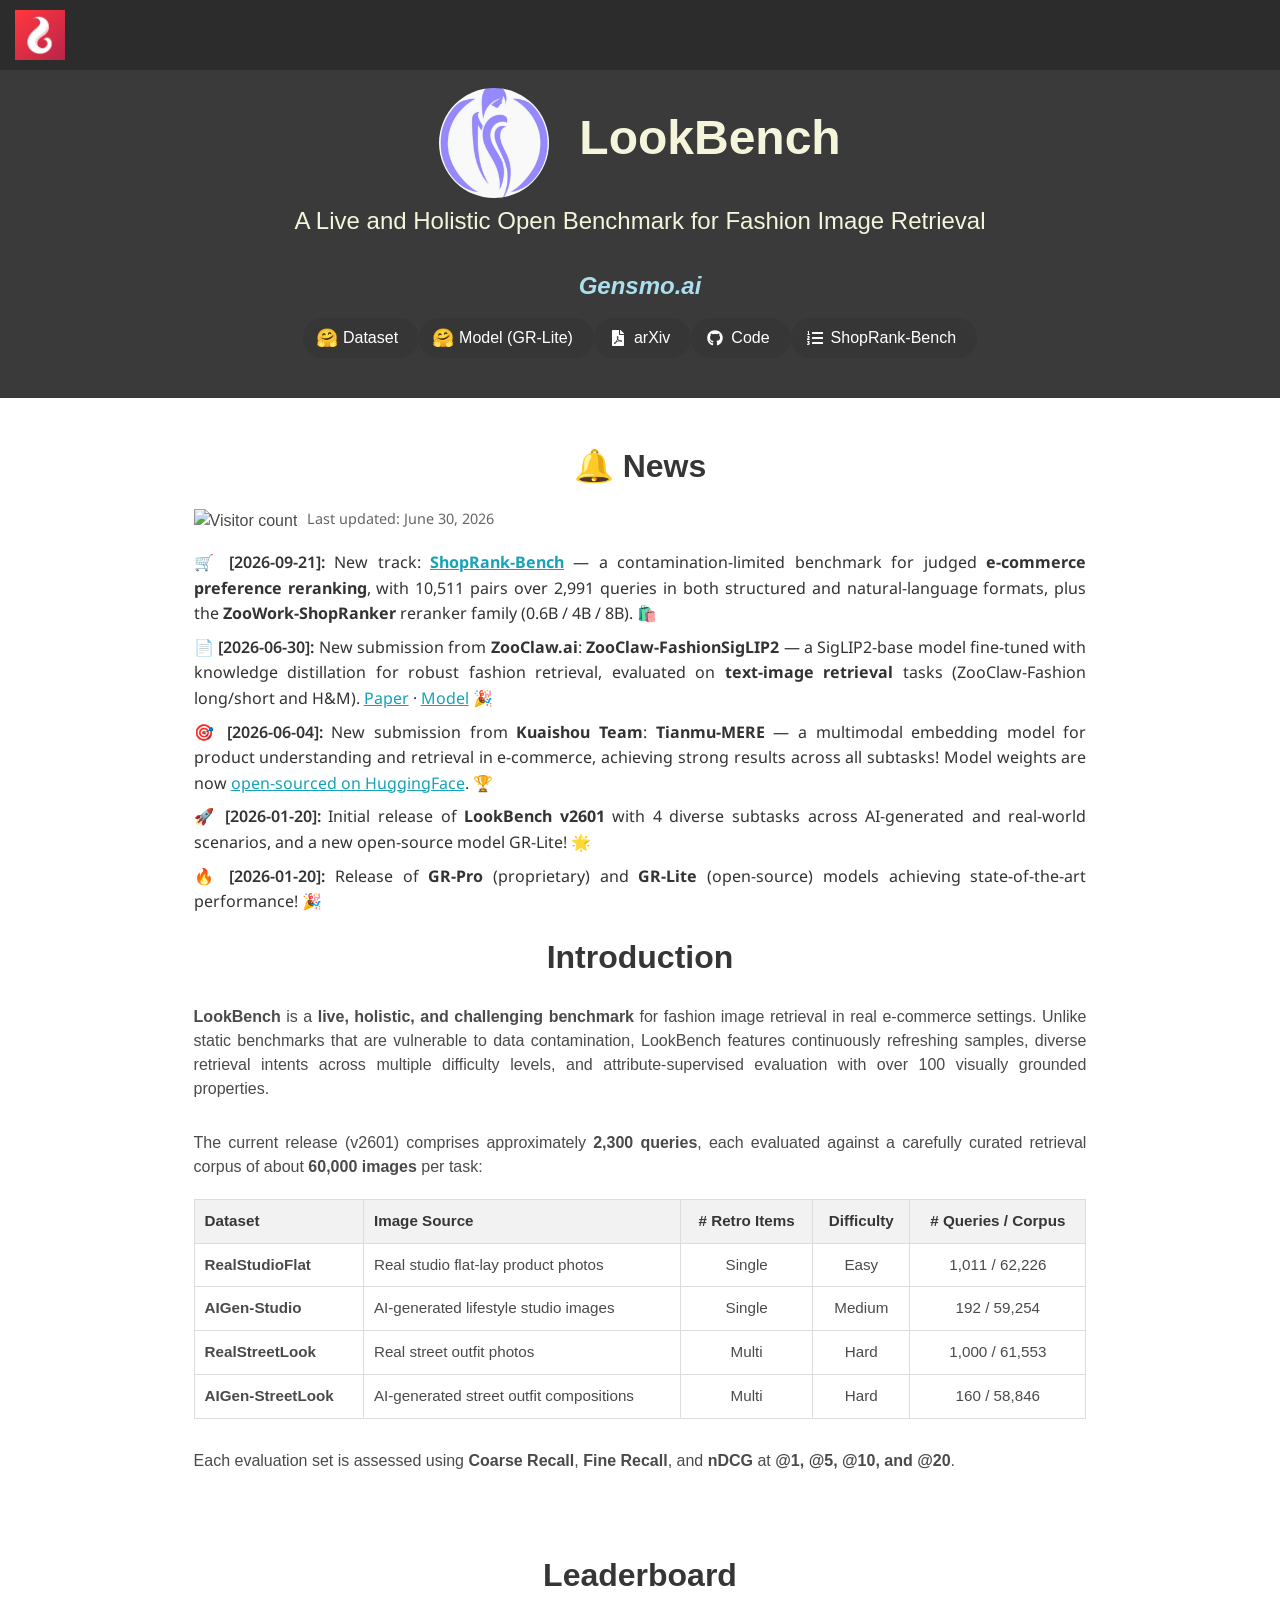
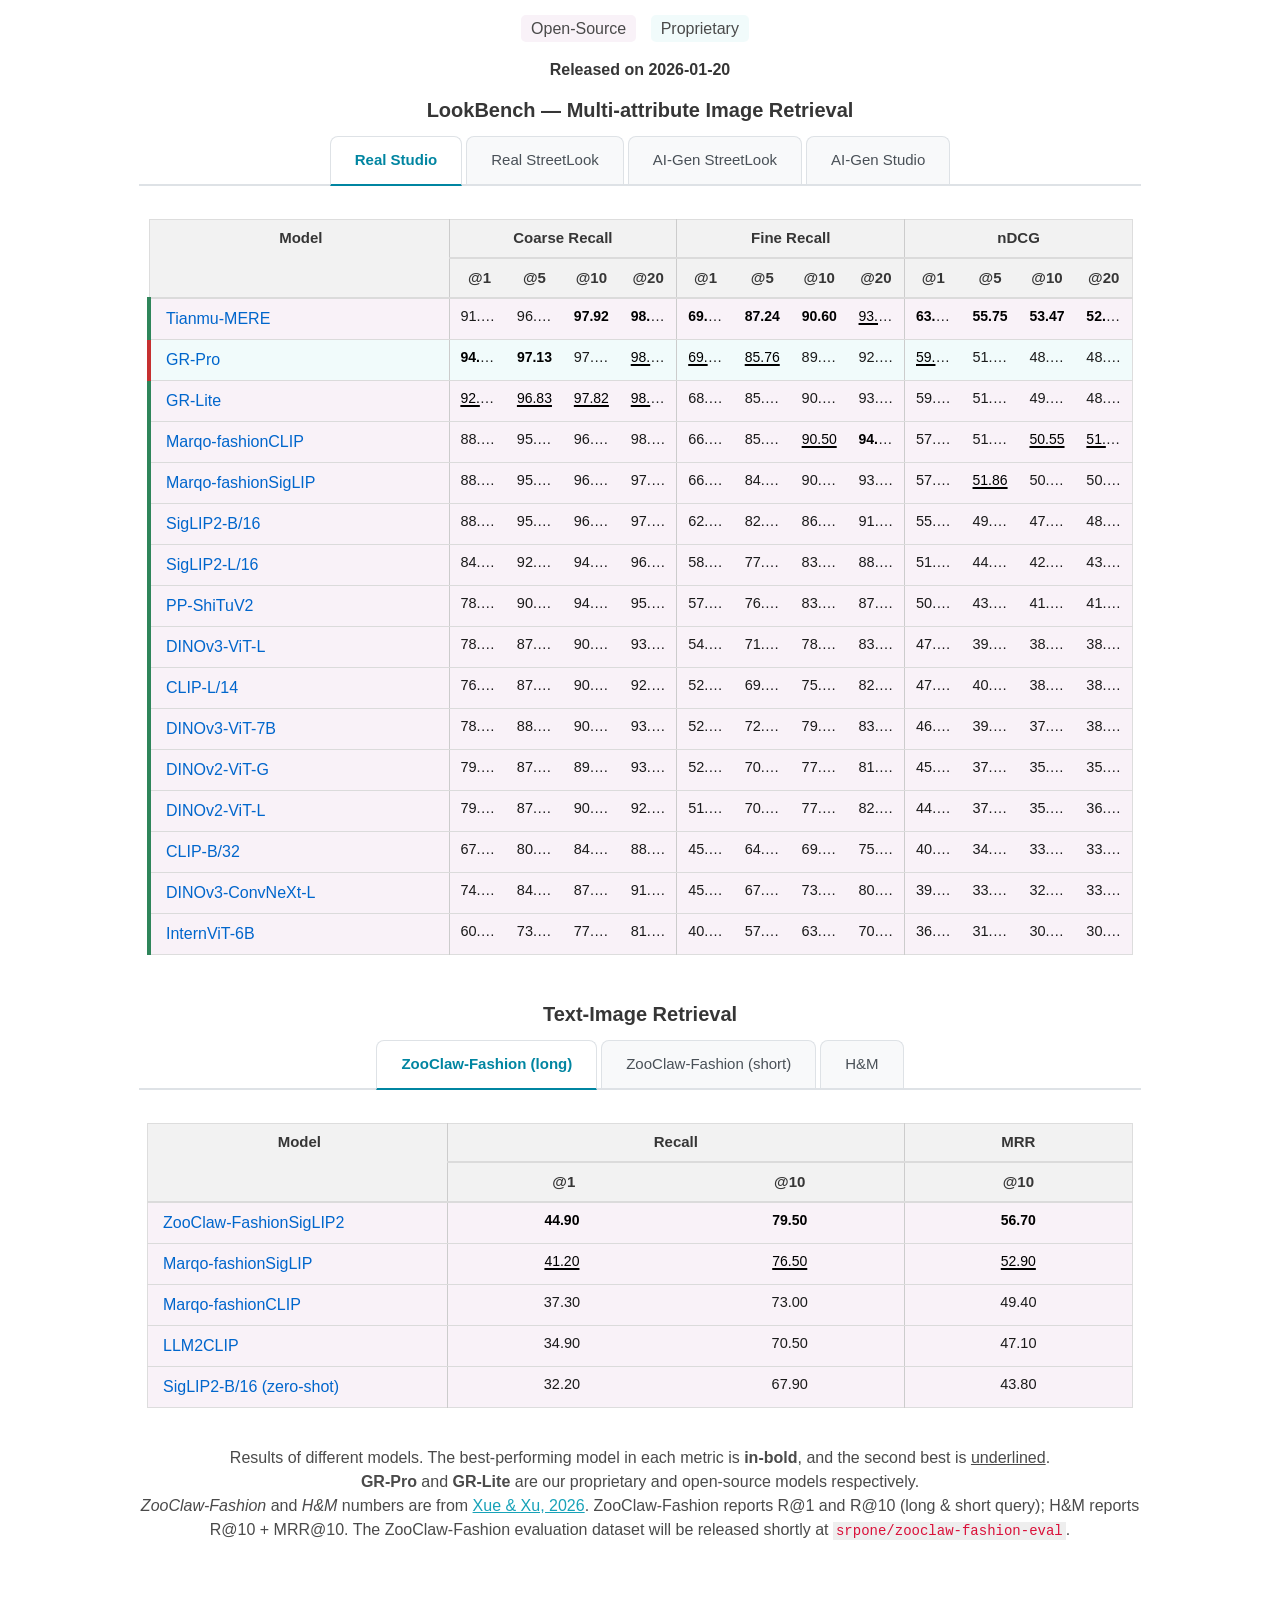
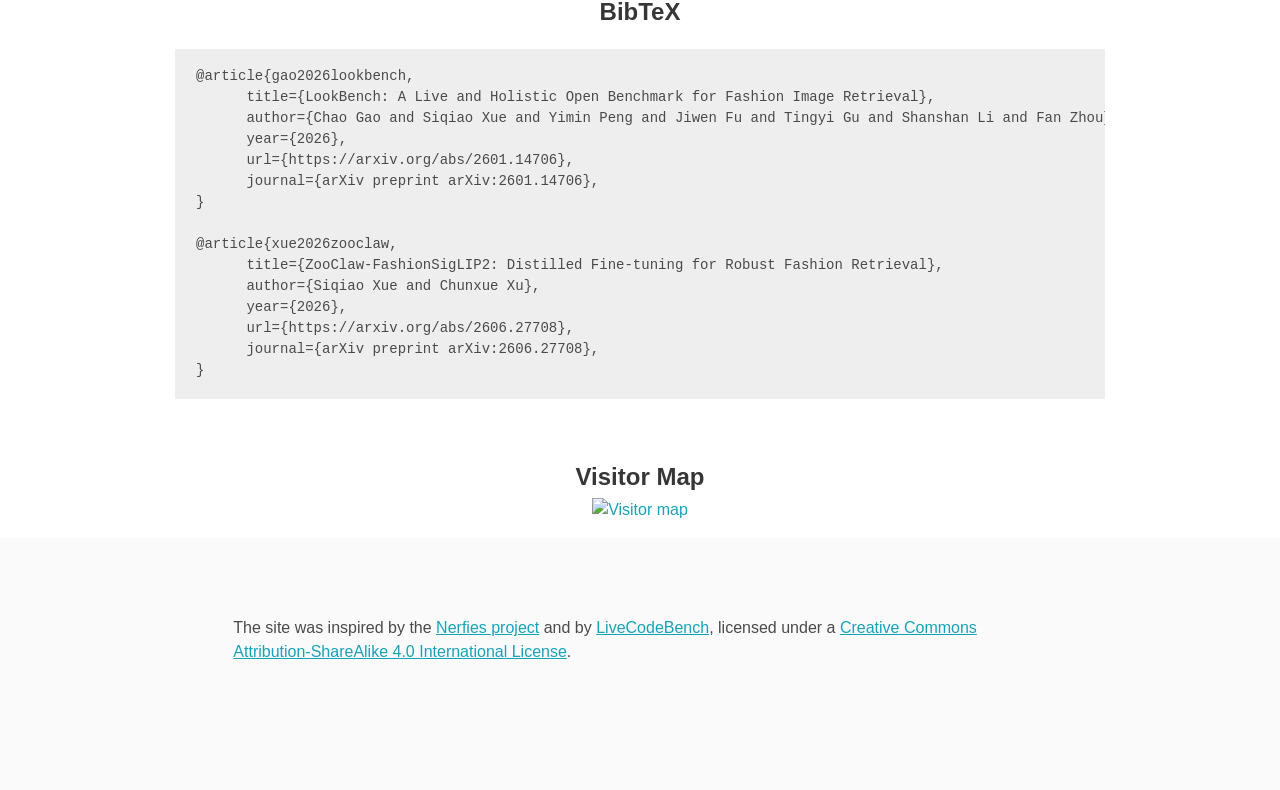
==== commit 811ef45b: "Add ShopRank-Bench track subpage LookBench gains a second task axis: text reranking over judged e-co" ====
--- a/index.html
+++ b/index.html
@@ -344,6 +344,15 @@
                   <span>Code</span>
                   </a>
               </span>
+                                    <span class="link-block">
+                <a href="./shoprank-bench.html"
+                   class="external-link button is-normal is-rounded is-dark">
+                  <span class="icon">
+                      <i class="fas fa-list-ol"></i>
+                  </span>
+                  <span>ShopRank-Bench</span>
+                  </a>
+              </span>
                                 </div>
 
                             </div>
@@ -368,6 +377,9 @@
                     <span style="color: #666; font-size: 0.9em; font-family: 'Noto Sans', sans-serif;">Last updated: June 30, 2026</span>
                 </div>
                 <div class="content has-text-justified" style="font-family: 'Noto Sans', sans-serif;">
+                    <p style="margin: 8px 0; line-height: 1.6; font-size: 1em; color: #333;">
+                        <span style="font-weight: 600;">🛒 [2026-09-21]:</span> New track: <b><a href="./shoprank-bench.html">ShopRank-Bench</a></b> — a contamination-limited benchmark for judged <b>e-commerce preference reranking</b>, with 10,511 pairs over 2,991 queries in both structured and natural-language formats, plus the <b>ZooWork-ShopRanker</b> reranker family (0.6B / 4B / 8B). 🛍️
+                    </p>
                     <p style="margin: 8px 0; line-height: 1.6; font-size: 1em; color: #333;">
                         <span style="font-weight: 600;">📄 [2026-06-30]:</span> New submission from <b>ZooClaw.ai</b>: <b>ZooClaw-FashionSigLIP2</b> — a SigLIP2-base model fine-tuned with knowledge distillation for robust fashion retrieval, evaluated on <b>text-image retrieval</b> tasks (ZooClaw-Fashion long/short and H&amp;M). <a href="https://arxiv.org/abs/2606.27708" target="_blank">Paper</a> · <a href="https://huggingface.co/srpone/zooclaw-fashionsiglip2" target="_blank">Model</a> 🎉
                     </p>
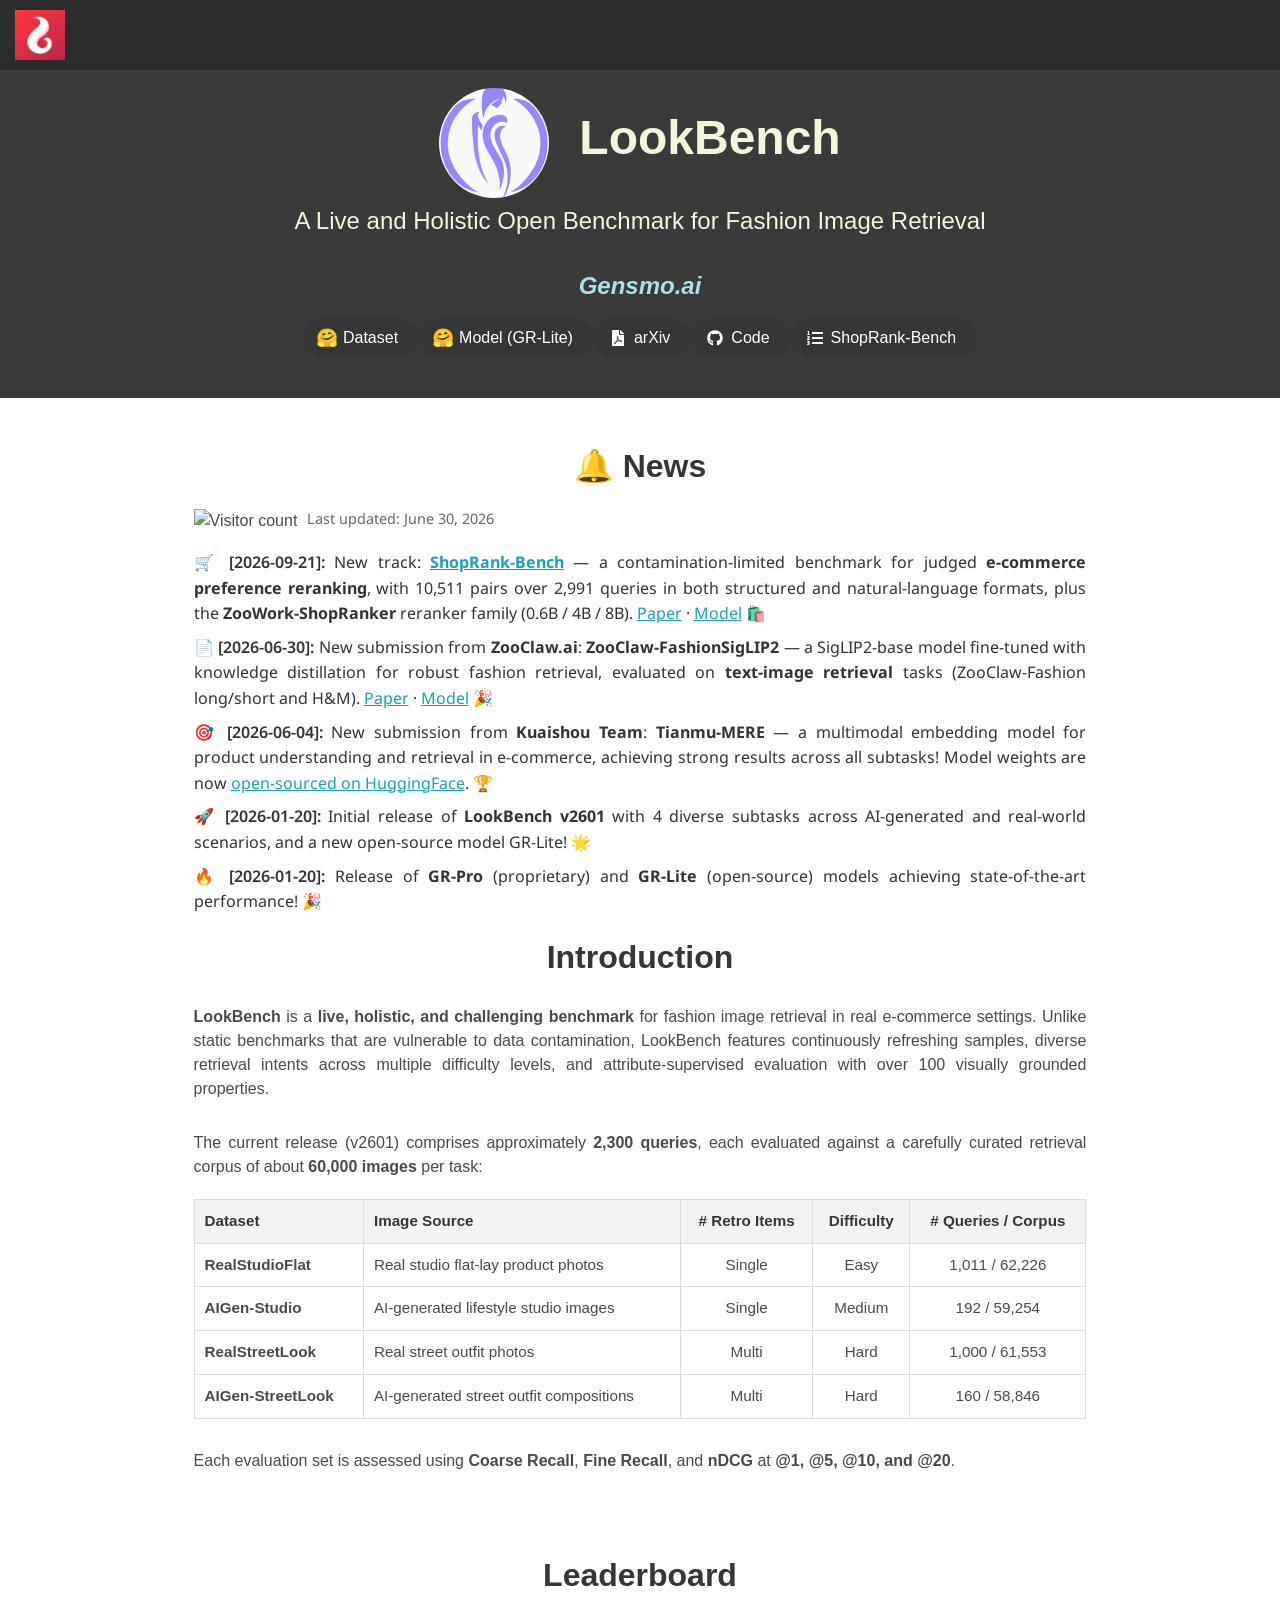
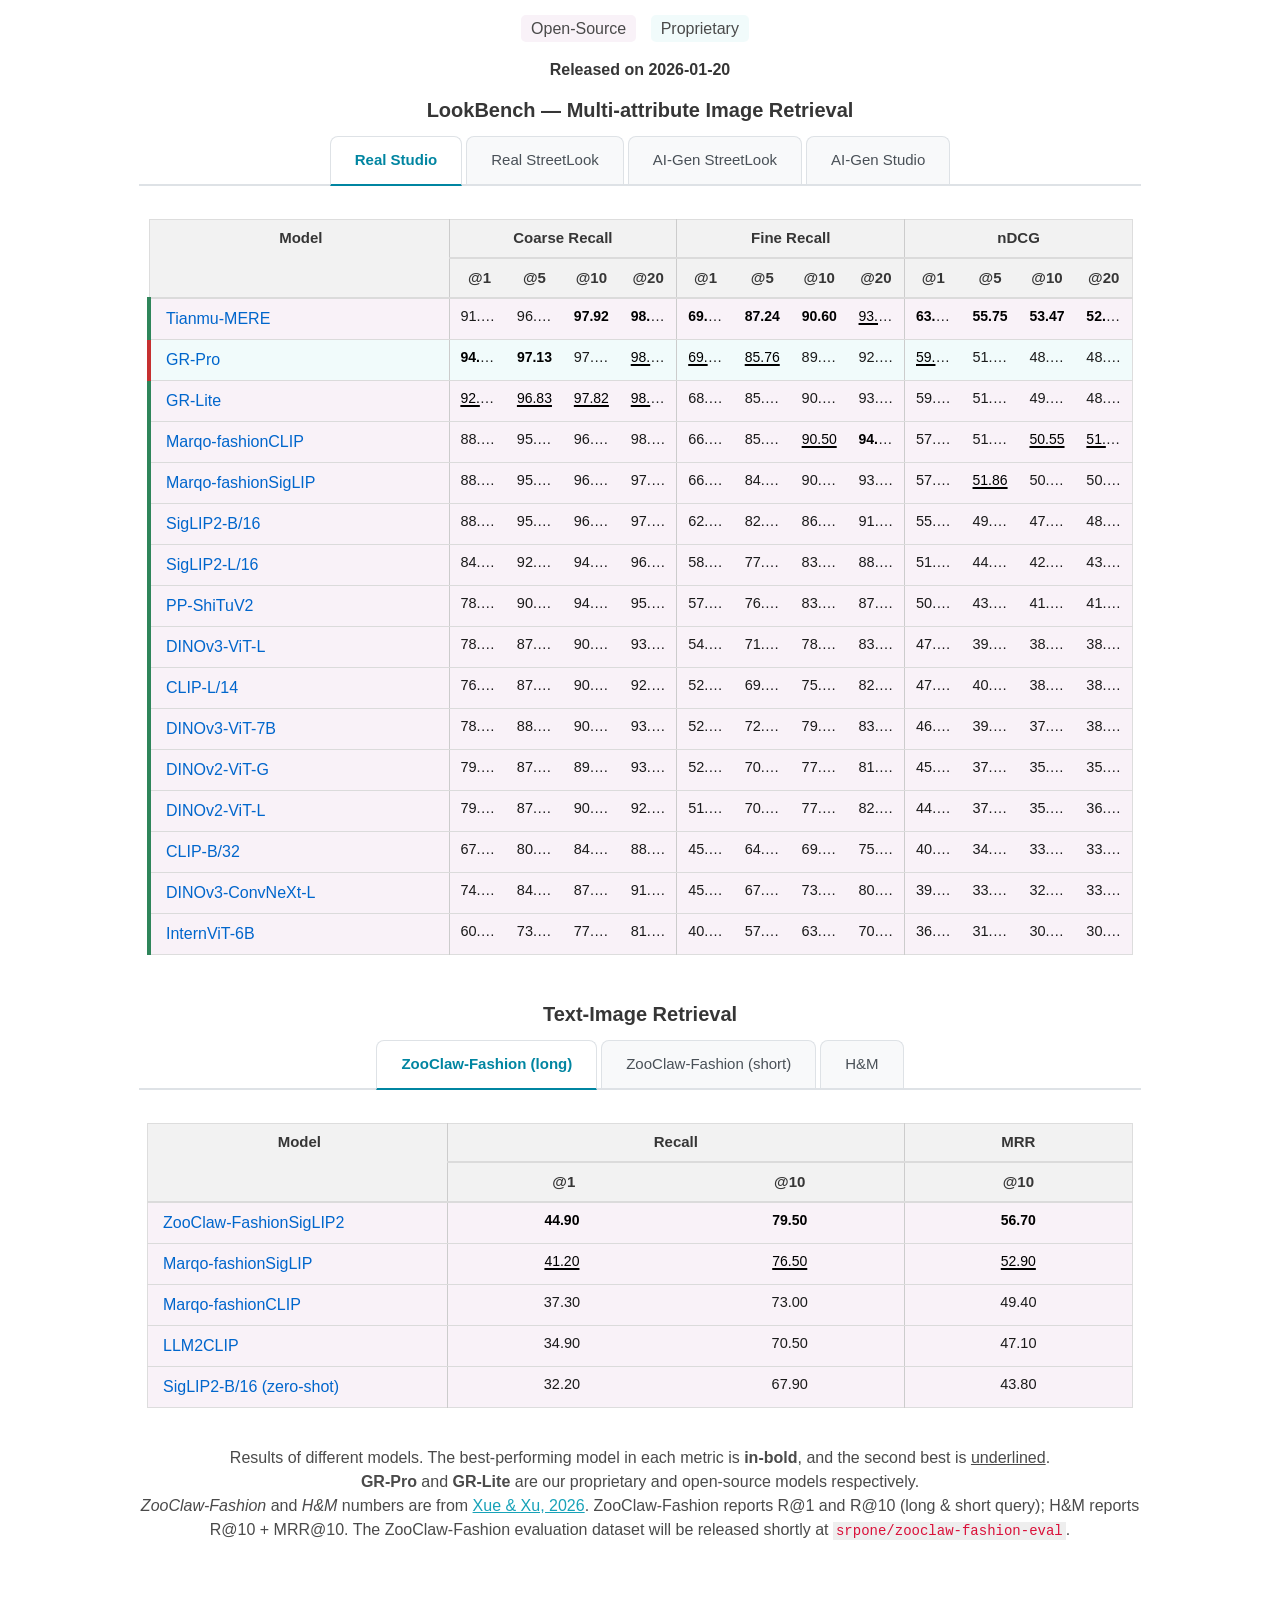
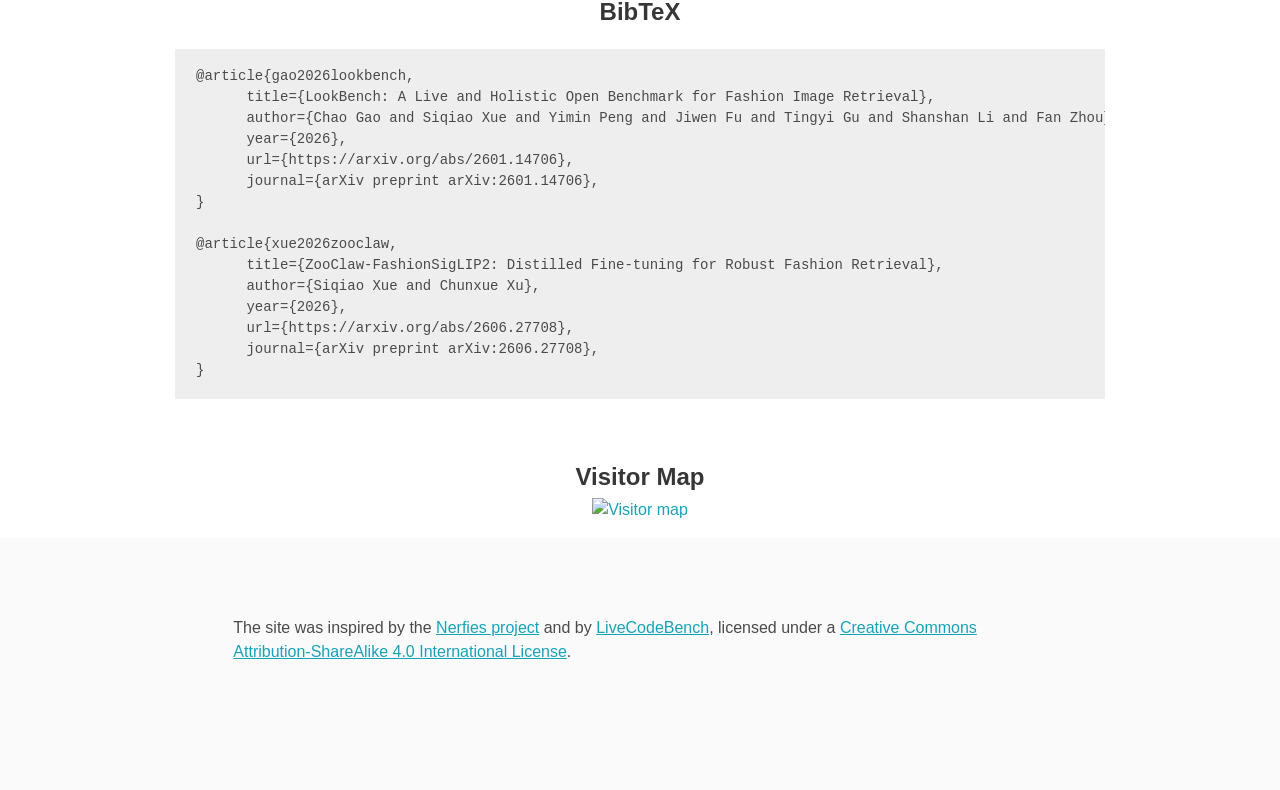
==== commit 8243a454: "Add Paper and Model links to ShopRank-Bench news entry Co-Authored-By: Claude Opus 5.5 (1M context) " ====
--- a/index.html
+++ b/index.html
@@ -378,7 +378,7 @@
                 </div>
                 <div class="content has-text-justified" style="font-family: 'Noto Sans', sans-serif;">
                     <p style="margin: 8px 0; line-height: 1.6; font-size: 1em; color: #333;">
-                        <span style="font-weight: 600;">🛒 [2026-09-21]:</span> New track: <b><a href="./shoprank-bench.html">ShopRank-Bench</a></b> — a contamination-limited benchmark for judged <b>e-commerce preference reranking</b>, with 10,511 pairs over 2,991 queries in both structured and natural-language formats, plus the <b>ZooWork-ShopRanker</b> reranker family (0.6B / 4B / 8B). 🛍️
+                        <span style="font-weight: 600;">🛒 [2026-09-21]:</span> New track: <b><a href="./shoprank-bench.html">ShopRank-Bench</a></b> — a contamination-limited benchmark for judged <b>e-commerce preference reranking</b>, with 10,511 pairs over 2,991 queries in both structured and natural-language formats, plus the <b>ZooWork-ShopRanker</b> reranker family (0.6B / 4B / 8B). <a href="https://arxiv.org/abs/2609.31002" target="_blank">Paper</a> · <a href="https://huggingface.co/collections/srpone/rerankers-in-e-commerce-69c4a9acb3eb3f8284d6c0c8" target="_blank">Model</a> 🛍️
                     </p>
                     <p style="margin: 8px 0; line-height: 1.6; font-size: 1em; color: #333;">
                         <span style="font-weight: 600;">📄 [2026-06-30]:</span> New submission from <b>ZooClaw.ai</b>: <b>ZooClaw-FashionSigLIP2</b> — a SigLIP2-base model fine-tuned with knowledge distillation for robust fashion retrieval, evaluated on <b>text-image retrieval</b> tasks (ZooClaw-Fashion long/short and H&amp;M). <a href="https://arxiv.org/abs/2606.27708" target="_blank">Paper</a> · <a href="https://huggingface.co/srpone/zooclaw-fashionsiglip2" target="_blank">Model</a> 🎉
